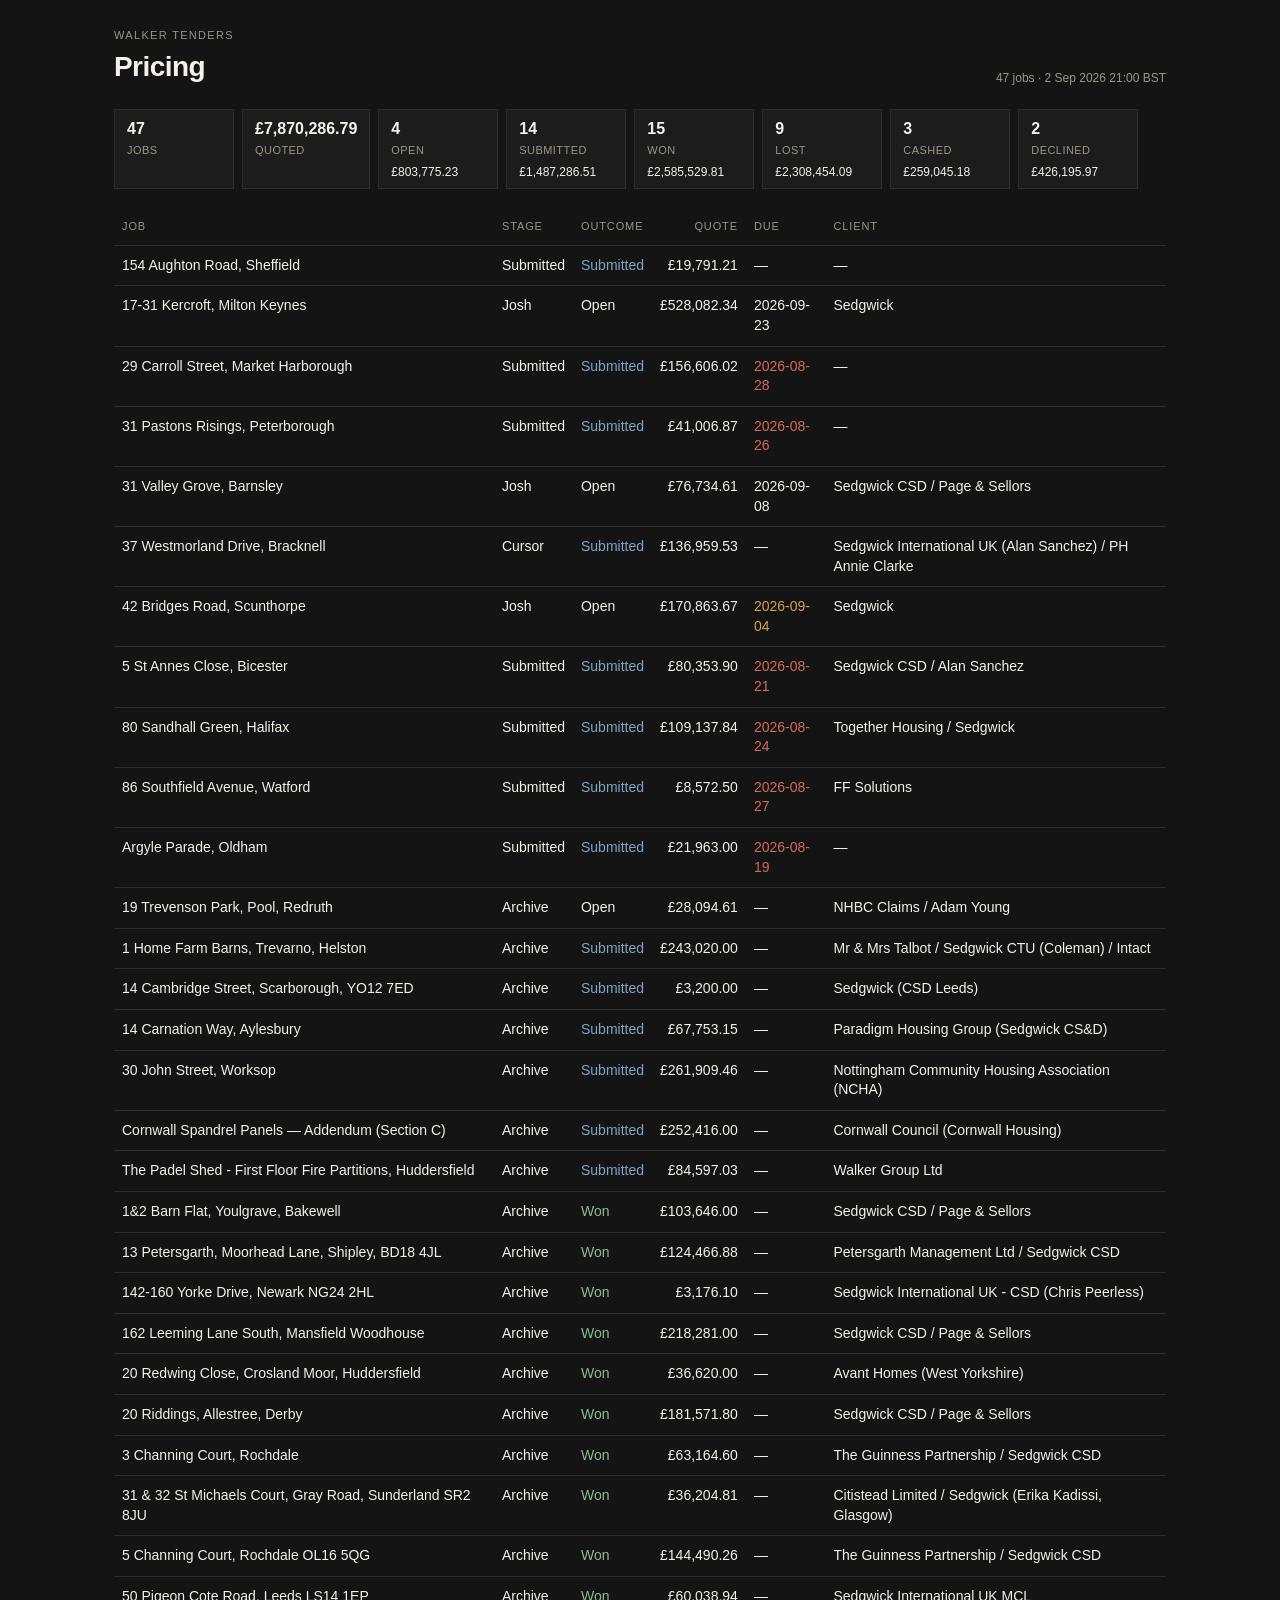
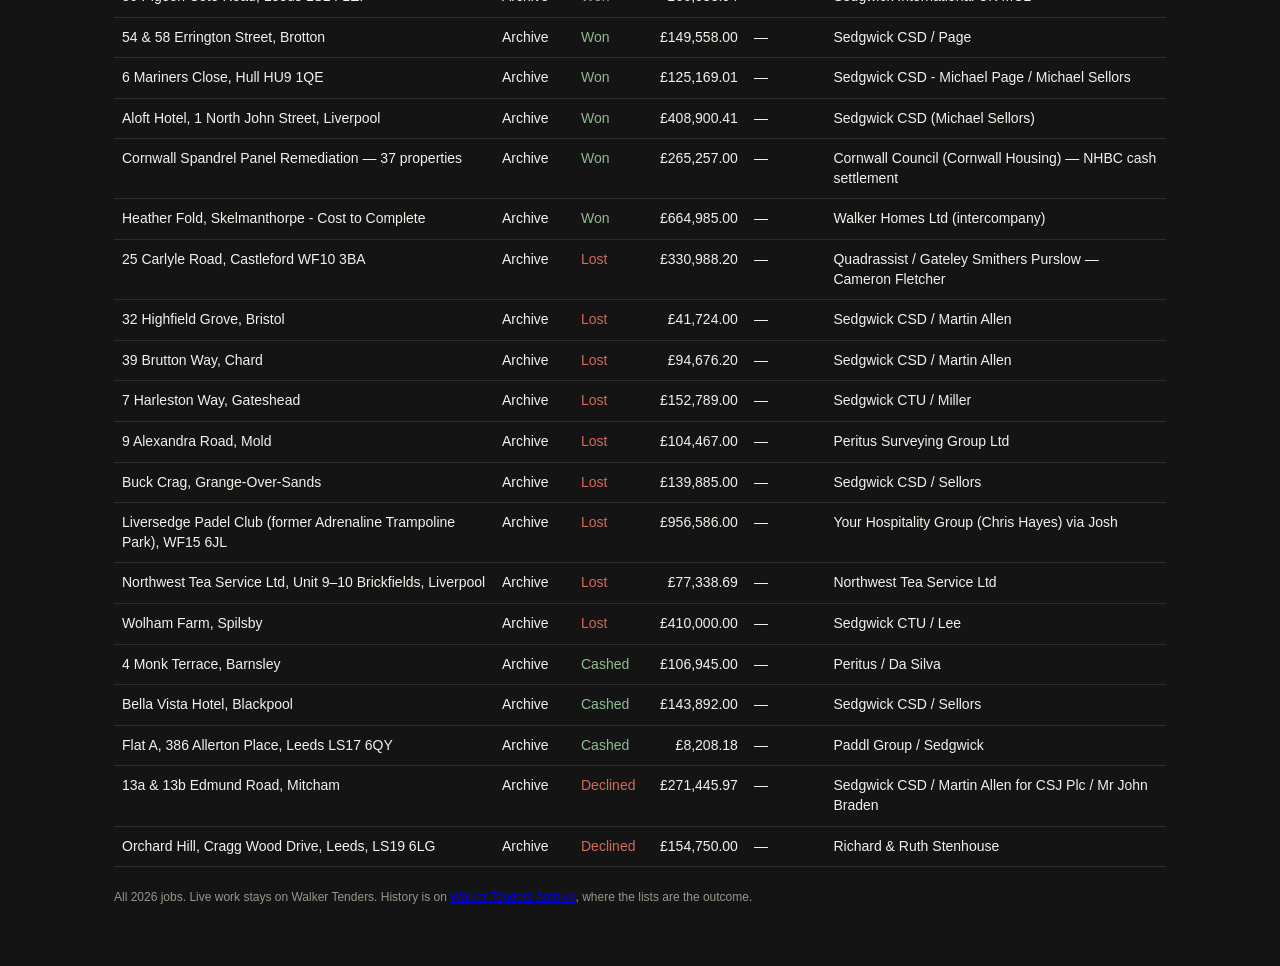
==== dashboard.html @ 03f85b88 "tracker sync update" ====
<!DOCTYPE html>
<html><head><meta charset="utf-8"><title>Walker Pricing</title>
<link rel="stylesheet" href="./dashboard.css?v=4">
</head><body><div class="wrap">
<header><div><p class="kicker">Walker Tenders</p><h1>Pricing</h1></div>
<p class="stamp">47 jobs · 2 Sep 2026 21:00 BST</p></header>
<section class="chips">
<div class="chip"><b>47</b><span>Jobs</span></div><div class="chip"><b>£7,870,286.79</b><span>Quoted</span></div><div class="chip"><b>4</b><span>Open</span><em>£803,775.23</em></div><div class="chip"><b>14</b><span>Submitted</span><em>£1,487,286.51</em></div><div class="chip"><b>15</b><span>Won</span><em>£2,585,529.81</em></div><div class="chip"><b>9</b><span>Lost</span><em>£2,308,454.09</em></div><div class="chip"><b>3</b><span>Cashed</span><em>£259,045.18</em></div><div class="chip"><b>2</b><span>Declined</span><em>£426,195.97</em></div>
</section>
<table><thead><tr><th>Job</th><th>Stage</th><th>Outcome</th><th class="num">Quote</th><th>Due</th><th>Client</th></tr></thead>
<tbody>
<tr><td><a href="https://trello.com/c/3ufrl5sM/4-154-aughton-road-sheffield" target="_blank" rel="noreferrer">154 Aughton Road, Sheffield</a></td><td>Submitted</td><td class="out-Submitted">Submitted</td><td class="num">£19,791.21</td><td class="">—</td><td>—</td></tr><tr><td><a href="https://trello.com/c/llThznUl/51-17-31-kercroft-milton-keynes" target="_blank" rel="noreferrer">17-31 Kercroft, Milton Keynes</a></td><td>Josh</td><td class="out-Open">Open</td><td class="num">£528,082.34</td><td class="">2026-09-23</td><td>Sedgwick</td></tr><tr><td><a href="https://trello.com/c/xWZ6ursN/6-29-carroll-street-market-harborough" target="_blank" rel="noreferrer">29 Carroll Street, Market Harborough</a></td><td>Submitted</td><td class="out-Submitted">Submitted</td><td class="num">£156,606.02</td><td class="due-over">2026-08-28</td><td>—</td></tr><tr><td><a href="https://trello.com/c/Mzgj6ggt/2-31-pastons-risings-peterborough" target="_blank" rel="noreferrer">31 Pastons Risings, Peterborough</a></td><td>Submitted</td><td class="out-Submitted">Submitted</td><td class="num">£41,006.87</td><td class="due-over">2026-08-26</td><td>—</td></tr><tr><td><a href="https://trello.com/c/rOwXVcYZ/7-31-valley-grove-barnsley" target="_blank" rel="noreferrer">31 Valley Grove, Barnsley</a></td><td>Josh</td><td class="out-Open">Open</td><td class="num">£76,734.61</td><td class="">2026-09-08</td><td>Sedgwick CSD / Page & Sellors</td></tr><tr><td><a href="https://trello.com/c/ZadFQH8z/48-37-westmorland-drive-bracknell" target="_blank" rel="noreferrer">37 Westmorland Drive, Bracknell</a></td><td>Cursor</td><td class="out-Submitted">Submitted</td><td class="num">£136,959.53</td><td class="">—</td><td>Sedgwick International UK (Alan Sanchez) / PH Annie Clarke</td></tr><tr><td><a href="https://trello.com/c/fkWSbAab/50-42-bridges-road-scunthorpe" target="_blank" rel="noreferrer">42 Bridges Road, Scunthorpe</a></td><td>Josh</td><td class="out-Open">Open</td><td class="num">£170,863.67</td><td class="due-soon">2026-09-04</td><td>Sedgwick</td></tr><tr><td><a href="https://trello.com/c/e5wQ8ejt/3-5-st-annes-close-bicester" target="_blank" rel="noreferrer">5 St Annes Close, Bicester</a></td><td>Submitted</td><td class="out-Submitted">Submitted</td><td class="num">£80,353.90</td><td class="due-over">2026-08-21</td><td>Sedgwick CSD / Alan Sanchez</td></tr><tr><td><a href="https://trello.com/c/WItIySVe/47-80-sandhall-green-halifax" target="_blank" rel="noreferrer">80 Sandhall Green, Halifax</a></td><td>Submitted</td><td class="out-Submitted">Submitted</td><td class="num">£109,137.84</td><td class="due-over">2026-08-24</td><td>Together Housing / Sedgwick</td></tr><tr><td><a href="https://trello.com/c/RlfihSGy/49-86-southfield-avenue-watford" target="_blank" rel="noreferrer">86 Southfield Avenue, Watford</a></td><td>Submitted</td><td class="out-Submitted">Submitted</td><td class="num">£8,572.50</td><td class="due-over">2026-08-27</td><td>FF Solutions</td></tr><tr><td><a href="https://trello.com/c/aFPp6f9S/5-argyle-parade-oldham" target="_blank" rel="noreferrer">Argyle Parade, Oldham</a></td><td>Submitted</td><td class="out-Submitted">Submitted</td><td class="num">£21,963.00</td><td class="due-over">2026-08-19</td><td>—</td></tr><tr><td><a href="https://trello.com/c/bYIxk4LG/14-19-trevenson-park-pool-redruth" target="_blank" rel="noreferrer">19 Trevenson Park, Pool, Redruth</a></td><td>Archive</td><td class="out-Open">Open</td><td class="num">£28,094.61</td><td class="">—</td><td>NHBC Claims / Adam Young</td></tr><tr><td><a href="https://trello.com/c/anhwfIKf/24-1-home-farm-barns-trevarno-helston" target="_blank" rel="noreferrer">1 Home Farm Barns, Trevarno, Helston</a></td><td>Archive</td><td class="out-Submitted">Submitted</td><td class="num">£243,020.00</td><td class="">—</td><td>Mr & Mrs Talbot / Sedgwick CTU (Coleman) / Intact</td></tr><tr><td><a href="https://trello.com/c/i2Pv232R/35-14-cambridge-street-scarborough-yo12-7ed" target="_blank" rel="noreferrer">14 Cambridge Street, Scarborough, YO12 7ED</a></td><td>Archive</td><td class="out-Submitted">Submitted</td><td class="num">£3,200.00</td><td class="">—</td><td>Sedgwick (CSD Leeds)</td></tr><tr><td><a href="https://trello.com/c/JtfQjhIz/34-14-carnation-way-aylesbury" target="_blank" rel="noreferrer">14 Carnation Way, Aylesbury</a></td><td>Archive</td><td class="out-Submitted">Submitted</td><td class="num">£67,753.15</td><td class="">—</td><td>Paradigm Housing Group (Sedgwick CS&D)</td></tr><tr><td><a href="https://trello.com/c/IB7iQY9c/28-30-john-street-worksop" target="_blank" rel="noreferrer">30 John Street, Worksop</a></td><td>Archive</td><td class="out-Submitted">Submitted</td><td class="num">£261,909.46</td><td class="">—</td><td>Nottingham Community Housing Association (NCHA)</td></tr><tr><td><a href="https://trello.com/c/2DuR4Il8/26-cornwall-spandrel-panels-addendum-section-c" target="_blank" rel="noreferrer">Cornwall Spandrel Panels — Addendum (Section C)</a></td><td>Archive</td><td class="out-Submitted">Submitted</td><td class="num">£252,416.00</td><td class="">—</td><td>Cornwall Council (Cornwall Housing)</td></tr><tr><td><a href="https://trello.com/c/xPTmonhB/32-the-padel-shed-first-floor-fire-partitions-huddersfield" target="_blank" rel="noreferrer">The Padel Shed - First Floor Fire Partitions, Huddersfield</a></td><td>Archive</td><td class="out-Submitted">Submitted</td><td class="num">£84,597.03</td><td class="">—</td><td>Walker Group Ltd</td></tr><tr><td><a href="https://trello.com/c/bKOda6Ll/16-12-barn-flat-youlgrave-bakewell" target="_blank" rel="noreferrer">1&2 Barn Flat, Youlgrave, Bakewell</a></td><td>Archive</td><td class="out-Won">Won</td><td class="num">£103,646.00</td><td class="">—</td><td>Sedgwick CSD / Page & Sellors</td></tr><tr><td><a href="https://trello.com/c/gCSpWxi1/27-13-petersgarth-moorhead-lane-shipley-bd18-4jl" target="_blank" rel="noreferrer">13 Petersgarth, Moorhead Lane, Shipley, BD18 4JL</a></td><td>Archive</td><td class="out-Won">Won</td><td class="num">£124,466.88</td><td class="">—</td><td>Petersgarth Management Ltd / Sedgwick CSD</td></tr><tr><td><a href="https://trello.com/c/6cCgyned/37-142-160-yorke-drive-newark-ng24-2hl" target="_blank" rel="noreferrer">142-160 Yorke Drive, Newark NG24 2HL</a></td><td>Archive</td><td class="out-Won">Won</td><td class="num">£3,176.10</td><td class="">—</td><td>Sedgwick International UK - CSD (Chris Peerless)</td></tr><tr><td><a href="https://trello.com/c/9I9qZb7o/13-162-leeming-lane-south-mansfield-woodhouse" target="_blank" rel="noreferrer">162 Leeming Lane South, Mansfield Woodhouse</a></td><td>Archive</td><td class="out-Won">Won</td><td class="num">£218,281.00</td><td class="">—</td><td>Sedgwick CSD / Page & Sellors</td></tr><tr><td><a href="https://trello.com/c/gqocP8t3/6-20-redwing-close-crosland-moor-huddersfield" target="_blank" rel="noreferrer">20 Redwing Close, Crosland Moor, Huddersfield</a></td><td>Archive</td><td class="out-Won">Won</td><td class="num">£36,620.00</td><td class="">—</td><td>Avant Homes (West Yorkshire)</td></tr><tr><td><a href="https://trello.com/c/YRGzIAOj/23-20-riddings-allestree-derby" target="_blank" rel="noreferrer">20 Riddings, Allestree, Derby</a></td><td>Archive</td><td class="out-Won">Won</td><td class="num">£181,571.80</td><td class="">—</td><td>Sedgwick CSD / Page & Sellors</td></tr><tr><td><a href="https://trello.com/c/MBelQI81/33-3-channing-court-rochdale" target="_blank" rel="noreferrer">3 Channing Court, Rochdale</a></td><td>Archive</td><td class="out-Won">Won</td><td class="num">£63,164.60</td><td class="">—</td><td>The Guinness Partnership / Sedgwick CSD</td></tr><tr><td><a href="https://trello.com/c/jozKvtXG/25-31-32-st-michaels-court-gray-road-sunderland-sr2-8ju" target="_blank" rel="noreferrer">31 & 32 St Michaels Court, Gray Road, Sunderland SR2 8JU</a></td><td>Archive</td><td class="out-Won">Won</td><td class="num">£36,204.81</td><td class="">—</td><td>Citistead Limited / Sedgwick (Erika Kadissi, Glasgow)</td></tr><tr><td><a href="https://trello.com/c/FumJPWSe/15-5-channing-court-rochdale-ol16-5qg" target="_blank" rel="noreferrer">5 Channing Court, Rochdale OL16 5QG</a></td><td>Archive</td><td class="out-Won">Won</td><td class="num">£144,490.26</td><td class="">—</td><td>The Guinness Partnership / Sedgwick CSD</td></tr><tr><td><a href="https://trello.com/c/3Vz1MovE/30-50-pigeon-cote-road-leeds-ls14-1ep" target="_blank" rel="noreferrer">50 Pigeon Cote Road, Leeds LS14 1EP</a></td><td>Archive</td><td class="out-Won">Won</td><td class="num">£60,038.94</td><td class="">—</td><td>Sedgwick International UK MCL</td></tr><tr><td><a href="https://trello.com/c/EMlyivy0/9-54-58-errington-street-brotton" target="_blank" rel="noreferrer">54 & 58 Errington Street, Brotton</a></td><td>Archive</td><td class="out-Won">Won</td><td class="num">£149,558.00</td><td class="">—</td><td>Sedgwick CSD / Page</td></tr><tr><td><a href="https://trello.com/c/kLe8FHAw/8-6-mariners-close-hull-hu9-1qe" target="_blank" rel="noreferrer">6 Mariners Close, Hull HU9 1QE</a></td><td>Archive</td><td class="out-Won">Won</td><td class="num">£125,169.01</td><td class="">—</td><td>Sedgwick CSD - Michael Page / Michael Sellors</td></tr><tr><td><a href="https://trello.com/c/2s62MV5p/10-aloft-hotel-1-north-john-street-liverpool" target="_blank" rel="noreferrer">Aloft Hotel, 1 North John Street, Liverpool</a></td><td>Archive</td><td class="out-Won">Won</td><td class="num">£408,900.41</td><td class="">—</td><td>Sedgwick CSD (Michael Sellors)</td></tr><tr><td><a href="https://trello.com/c/s1jipo0H/17-cornwall-spandrel-panel-remediation-37-properties" target="_blank" rel="noreferrer">Cornwall Spandrel Panel Remediation — 37 properties</a></td><td>Archive</td><td class="out-Won">Won</td><td class="num">£265,257.00</td><td class="">—</td><td>Cornwall Council (Cornwall Housing) — NHBC cash settlement</td></tr><tr><td><a href="https://trello.com/c/ltWS5zLq/31-heather-fold-skelmanthorpe-cost-to-complete" target="_blank" rel="noreferrer">Heather Fold, Skelmanthorpe - Cost to Complete</a></td><td>Archive</td><td class="out-Won">Won</td><td class="num">£664,985.00</td><td class="">—</td><td>Walker Homes Ltd (intercompany)</td></tr><tr><td><a href="https://trello.com/c/GXdSZIfy/21-25-carlyle-road-castleford-wf10-3ba" target="_blank" rel="noreferrer">25 Carlyle Road, Castleford WF10 3BA</a></td><td>Archive</td><td class="out-Lost">Lost</td><td class="num">£330,988.20</td><td class="">—</td><td>Quadrassist / Gateley Smithers Purslow — Cameron Fletcher</td></tr><tr><td><a href="https://trello.com/c/Y1OqbGJI/20-32-highfield-grove-bristol" target="_blank" rel="noreferrer">32 Highfield Grove, Bristol</a></td><td>Archive</td><td class="out-Lost">Lost</td><td class="num">£41,724.00</td><td class="">—</td><td>Sedgwick CSD / Martin Allen</td></tr><tr><td><a href="https://trello.com/c/NOX21SIo/18-39-brutton-way-chard" target="_blank" rel="noreferrer">39 Brutton Way, Chard</a></td><td>Archive</td><td class="out-Lost">Lost</td><td class="num">£94,676.20</td><td class="">—</td><td>Sedgwick CSD / Martin Allen</td></tr><tr><td><a href="https://trello.com/c/2WrLKvX1/4-7-harleston-way-gateshead" target="_blank" rel="noreferrer">7 Harleston Way, Gateshead</a></td><td>Archive</td><td class="out-Lost">Lost</td><td class="num">£152,789.00</td><td class="">—</td><td>Sedgwick CTU / Miller</td></tr><tr><td><a href="https://trello.com/c/4ul37lkn/5-9-alexandra-road-mold" target="_blank" rel="noreferrer">9 Alexandra Road, Mold</a></td><td>Archive</td><td class="out-Lost">Lost</td><td class="num">£104,467.00</td><td class="">—</td><td>Peritus Surveying Group Ltd</td></tr><tr><td><a href="https://trello.com/c/FmyrWGWJ/3-buck-crag-grange-over-sands" target="_blank" rel="noreferrer">Buck Crag, Grange-Over-Sands</a></td><td>Archive</td><td class="out-Lost">Lost</td><td class="num">£139,885.00</td><td class="">—</td><td>Sedgwick CSD / Sellors</td></tr><tr><td><a href="https://trello.com/c/tG1RPkj6/22-liversedge-padel-club-former-adrenaline-trampoline-park-wf15-6jl" target="_blank" rel="noreferrer">Liversedge Padel Club (former Adrenaline Trampoline Park), WF15 6JL</a></td><td>Archive</td><td class="out-Lost">Lost</td><td class="num">£956,586.00</td><td class="">—</td><td>Your Hospitality Group (Chris Hayes) via Josh</td></tr><tr><td><a href="https://trello.com/c/XIxcJaAh/29-northwest-tea-service-ltd-unit-9-10-brickfields-liverpool" target="_blank" rel="noreferrer">Northwest Tea Service Ltd, Unit 9–10 Brickfields, Liverpool</a></td><td>Archive</td><td class="out-Lost">Lost</td><td class="num">£77,338.69</td><td class="">—</td><td>Northwest Tea Service Ltd</td></tr><tr><td><a href="https://trello.com/c/Hg3vfbA3/2-wolham-farm-spilsby" target="_blank" rel="noreferrer">Wolham Farm, Spilsby</a></td><td>Archive</td><td class="out-Lost">Lost</td><td class="num">£410,000.00</td><td class="">—</td><td>Sedgwick CTU / Lee</td></tr><tr><td><a href="https://trello.com/c/nQVsU2JN/1-4-monk-terrace-barnsley" target="_blank" rel="noreferrer">4 Monk Terrace, Barnsley</a></td><td>Archive</td><td class="out-Cashed">Cashed</td><td class="num">£106,945.00</td><td class="">—</td><td>Peritus / Da Silva</td></tr><tr><td><a href="https://trello.com/c/b5xw8yFC/12-bella-vista-hotel-blackpool" target="_blank" rel="noreferrer">Bella Vista Hotel, Blackpool</a></td><td>Archive</td><td class="out-Cashed">Cashed</td><td class="num">£143,892.00</td><td class="">—</td><td>Sedgwick CSD / Sellors</td></tr><tr><td><a href="https://trello.com/c/29wDE8Kq/7-flat-a-386-allerton-place-leeds-ls17-6qy" target="_blank" rel="noreferrer">Flat A, 386 Allerton Place, Leeds LS17 6QY</a></td><td>Archive</td><td class="out-Cashed">Cashed</td><td class="num">£8,208.18</td><td class="">—</td><td>Paddl Group / Sedgwick</td></tr><tr><td><a href="https://trello.com/c/qSsSw9gB/19-13a-13b-edmund-road-mitcham" target="_blank" rel="noreferrer">13a & 13b Edmund Road, Mitcham</a></td><td>Archive</td><td class="out-Declined">Declined</td><td class="num">£271,445.97</td><td class="">—</td><td>Sedgwick CSD / Martin Allen for CSJ Plc / Mr John Braden</td></tr><tr><td><a href="https://trello.com/c/aYnHvlMi/11-orchard-hill-cragg-wood-drive-leeds-ls19-6lg" target="_blank" rel="noreferrer">Orchard Hill, Cragg Wood Drive, Leeds, LS19 6LG</a></td><td>Archive</td><td class="out-Declined">Declined</td><td class="num">£154,750.00</td><td class="">—</td><td>Richard & Ruth Stenhouse</td></tr>
</tbody></table>
<p class="note">All 2026 jobs. Live work stays on Walker Tenders. History is on <a href="https://trello.com/b/XOrtwycE/walker-tenders-archive">Walker Tenders Archive</a>, where the lists are the outcome.</p>
</div></body></html>
---- dashboard.css ----
:root {
  --bg: #141414;
  --panel: #1c1c1c;
  --ink: #f3f1ea;
  --muted: #9a9588;
  --line: #2c2c2c;
  --good: #8fbc8f;
  --bad: #d26a5a;
  --warn: #d4a24a;
  --sky: #7ea6c5;
}
* { box-sizing: border-box; }
html, body { margin: 0; background: var(--bg); color: var(--ink); }
body { font: 14px/1.4 "IBM Plex Sans", "Helvetica Neue", Helvetica, Arial, sans-serif; }
.wrap { max-width: 1100px; margin: 0 auto; padding: 28px 24px 48px; }
header { display: flex; justify-content: space-between; align-items: flex-end; gap: 16px; margin-bottom: 22px; }
.kicker { margin: 0 0 4px; color: var(--muted); letter-spacing: 0.12em; text-transform: uppercase; font-size: 11px; }
h1 { margin: 0; font-size: 28px; font-weight: 560; letter-spacing: -0.02em; }
.stamp { margin: 0; color: var(--muted); font-size: 12px; }
.chips { display: flex; flex-wrap: wrap; gap: 8px; margin-bottom: 20px; }
.chip { background: var(--panel); border: 1px solid var(--line); padding: 8px 12px; min-width: 120px; }
.chip b { display: block; font-size: 16px; font-weight: 600; }
.chip span { color: var(--muted); font-size: 11px; letter-spacing: 0.04em; text-transform: uppercase; }
.chip em { display: block; margin-top: 4px; font-style: normal; font-size: 12px; font-variant-numeric: tabular-nums; color: var(--ink); }
table { width: 100%; border-collapse: collapse; }
th, td { text-align: left; padding: 10px 8px; border-bottom: 1px solid var(--line); vertical-align: top; }
th { color: var(--muted); font-size: 11px; font-weight: 500; letter-spacing: 0.08em; text-transform: uppercase; }
td a { color: var(--ink); text-decoration: none; }
td a:hover { text-decoration: underline; }
.num { text-align: right; font-variant-numeric: tabular-nums; }
.empty { color: var(--muted); padding: 28px 8px; }
.due-over { color: var(--bad); }
.due-soon { color: var(--warn); }
.out-Won, .out-Cashed { color: var(--good); }
.out-Lost, .out-Declined { color: var(--bad); }
.out-Submitted { color: var(--sky); }
.note { margin-top: 22px; color: var(--muted); font-size: 12px; }
.error { color: var(--bad); }
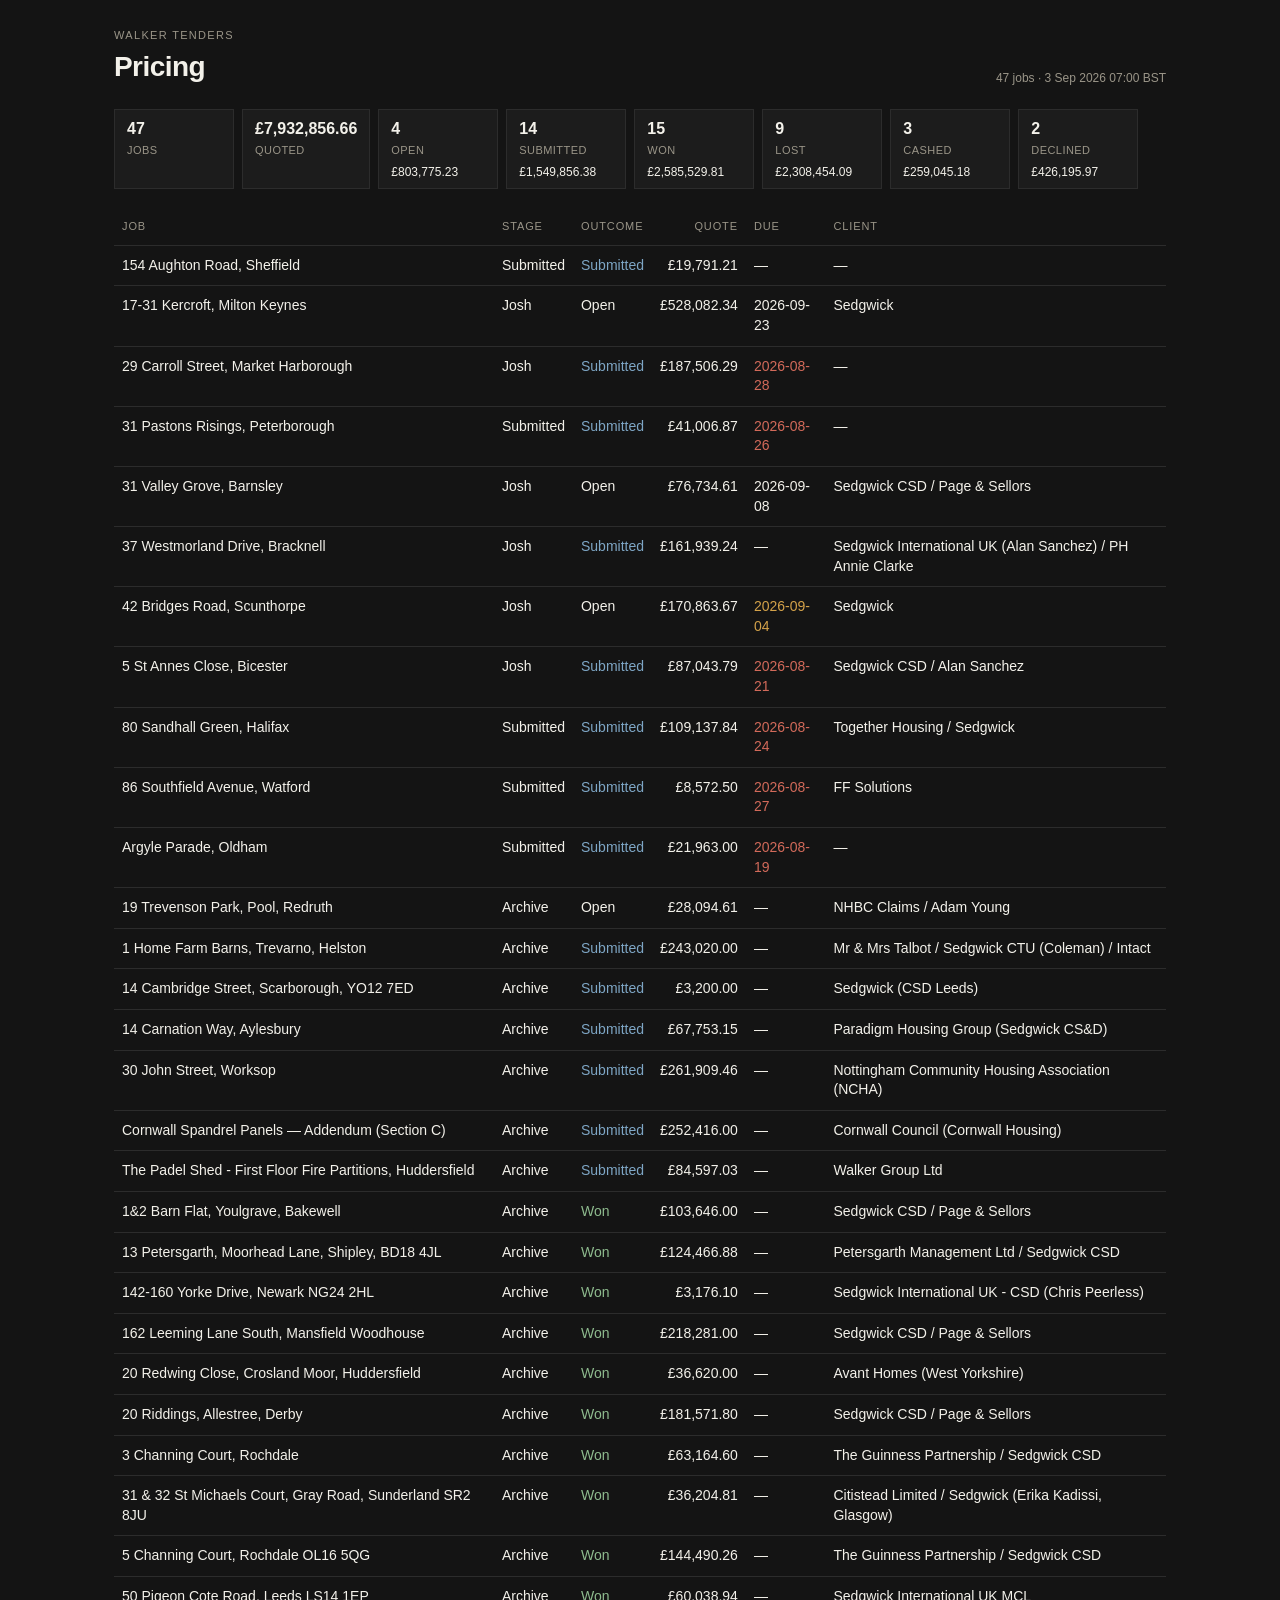
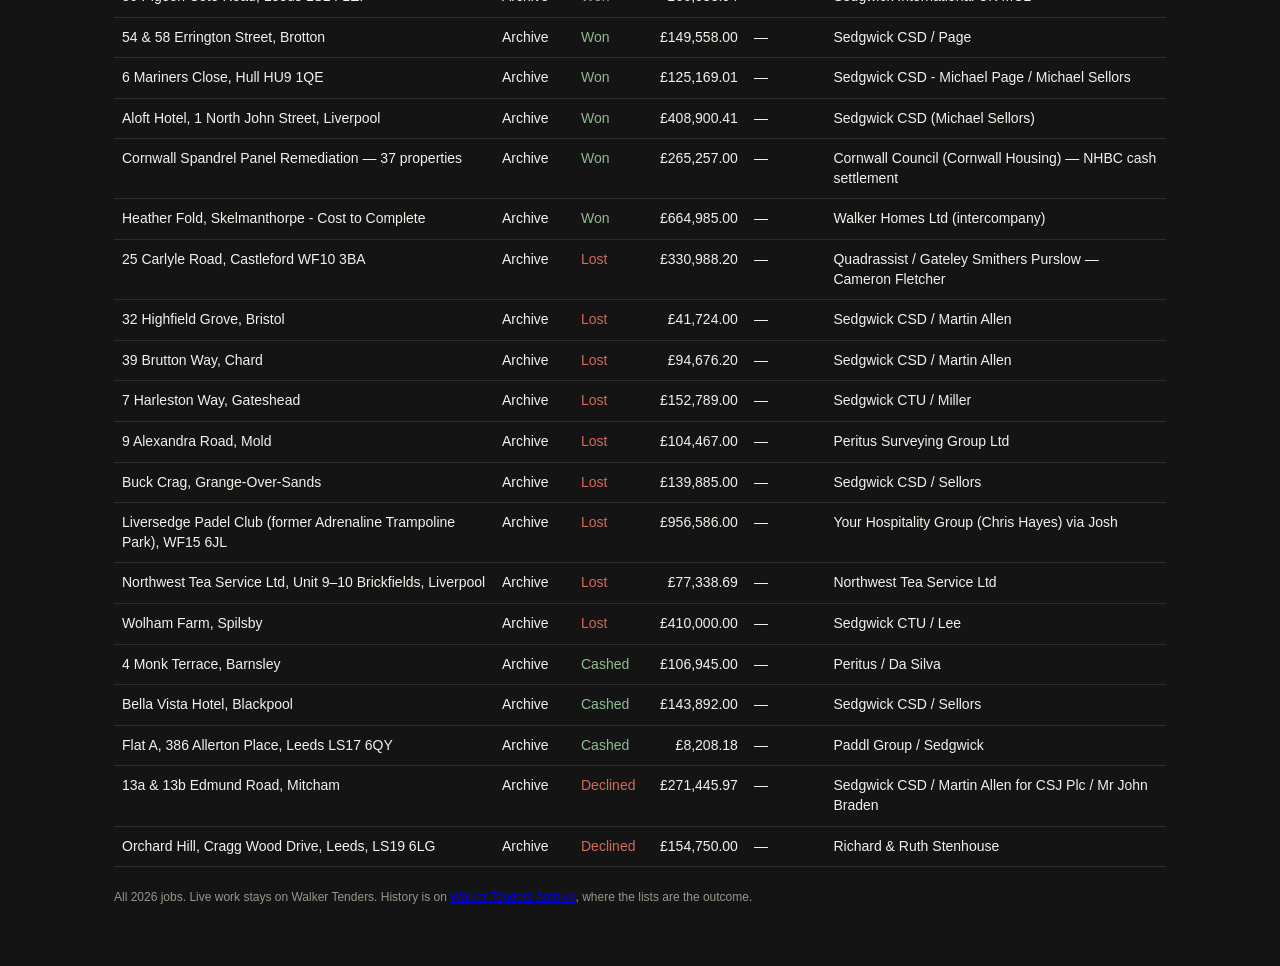
==== commit 4de7c864: "tracker sync update" ====
--- a/dashboard.html
+++ b/dashboard.html
@@ -3,13 +3,13 @@
 <link rel="stylesheet" href="./dashboard.css?v=4">
 </head><body><div class="wrap">
 <header><div><p class="kicker">Walker Tenders</p><h1>Pricing</h1></div>
-<p class="stamp">47 jobs · 2 Sep 2026 21:00 BST</p></header>
+<p class="stamp">47 jobs · 3 Sep 2026 07:00 BST</p></header>
 <section class="chips">
-<div class="chip"><b>47</b><span>Jobs</span></div><div class="chip"><b>£7,870,286.79</b><span>Quoted</span></div><div class="chip"><b>4</b><span>Open</span><em>£803,775.23</em></div><div class="chip"><b>14</b><span>Submitted</span><em>£1,487,286.51</em></div><div class="chip"><b>15</b><span>Won</span><em>£2,585,529.81</em></div><div class="chip"><b>9</b><span>Lost</span><em>£2,308,454.09</em></div><div class="chip"><b>3</b><span>Cashed</span><em>£259,045.18</em></div><div class="chip"><b>2</b><span>Declined</span><em>£426,195.97</em></div>
+<div class="chip"><b>47</b><span>Jobs</span></div><div class="chip"><b>£7,932,856.66</b><span>Quoted</span></div><div class="chip"><b>4</b><span>Open</span><em>£803,775.23</em></div><div class="chip"><b>14</b><span>Submitted</span><em>£1,549,856.38</em></div><div class="chip"><b>15</b><span>Won</span><em>£2,585,529.81</em></div><div class="chip"><b>9</b><span>Lost</span><em>£2,308,454.09</em></div><div class="chip"><b>3</b><span>Cashed</span><em>£259,045.18</em></div><div class="chip"><b>2</b><span>Declined</span><em>£426,195.97</em></div>
 </section>
 <table><thead><tr><th>Job</th><th>Stage</th><th>Outcome</th><th class="num">Quote</th><th>Due</th><th>Client</th></tr></thead>
 <tbody>
-<tr><td><a href="https://trello.com/c/3ufrl5sM/4-154-aughton-road-sheffield" target="_blank" rel="noreferrer">154 Aughton Road, Sheffield</a></td><td>Submitted</td><td class="out-Submitted">Submitted</td><td class="num">£19,791.21</td><td class="">—</td><td>—</td></tr><tr><td><a href="https://trello.com/c/llThznUl/51-17-31-kercroft-milton-keynes" target="_blank" rel="noreferrer">17-31 Kercroft, Milton Keynes</a></td><td>Josh</td><td class="out-Open">Open</td><td class="num">£528,082.34</td><td class="">2026-09-23</td><td>Sedgwick</td></tr><tr><td><a href="https://trello.com/c/xWZ6ursN/6-29-carroll-street-market-harborough" target="_blank" rel="noreferrer">29 Carroll Street, Market Harborough</a></td><td>Submitted</td><td class="out-Submitted">Submitted</td><td class="num">£156,606.02</td><td class="due-over">2026-08-28</td><td>—</td></tr><tr><td><a href="https://trello.com/c/Mzgj6ggt/2-31-pastons-risings-peterborough" target="_blank" rel="noreferrer">31 Pastons Risings, Peterborough</a></td><td>Submitted</td><td class="out-Submitted">Submitted</td><td class="num">£41,006.87</td><td class="due-over">2026-08-26</td><td>—</td></tr><tr><td><a href="https://trello.com/c/rOwXVcYZ/7-31-valley-grove-barnsley" target="_blank" rel="noreferrer">31 Valley Grove, Barnsley</a></td><td>Josh</td><td class="out-Open">Open</td><td class="num">£76,734.61</td><td class="">2026-09-08</td><td>Sedgwick CSD / Page & Sellors</td></tr><tr><td><a href="https://trello.com/c/ZadFQH8z/48-37-westmorland-drive-bracknell" target="_blank" rel="noreferrer">37 Westmorland Drive, Bracknell</a></td><td>Cursor</td><td class="out-Submitted">Submitted</td><td class="num">£136,959.53</td><td class="">—</td><td>Sedgwick International UK (Alan Sanchez) / PH Annie Clarke</td></tr><tr><td><a href="https://trello.com/c/fkWSbAab/50-42-bridges-road-scunthorpe" target="_blank" rel="noreferrer">42 Bridges Road, Scunthorpe</a></td><td>Josh</td><td class="out-Open">Open</td><td class="num">£170,863.67</td><td class="due-soon">2026-09-04</td><td>Sedgwick</td></tr><tr><td><a href="https://trello.com/c/e5wQ8ejt/3-5-st-annes-close-bicester" target="_blank" rel="noreferrer">5 St Annes Close, Bicester</a></td><td>Submitted</td><td class="out-Submitted">Submitted</td><td class="num">£80,353.90</td><td class="due-over">2026-08-21</td><td>Sedgwick CSD / Alan Sanchez</td></tr><tr><td><a href="https://trello.com/c/WItIySVe/47-80-sandhall-green-halifax" target="_blank" rel="noreferrer">80 Sandhall Green, Halifax</a></td><td>Submitted</td><td class="out-Submitted">Submitted</td><td class="num">£109,137.84</td><td class="due-over">2026-08-24</td><td>Together Housing / Sedgwick</td></tr><tr><td><a href="https://trello.com/c/RlfihSGy/49-86-southfield-avenue-watford" target="_blank" rel="noreferrer">86 Southfield Avenue, Watford</a></td><td>Submitted</td><td class="out-Submitted">Submitted</td><td class="num">£8,572.50</td><td class="due-over">2026-08-27</td><td>FF Solutions</td></tr><tr><td><a href="https://trello.com/c/aFPp6f9S/5-argyle-parade-oldham" target="_blank" rel="noreferrer">Argyle Parade, Oldham</a></td><td>Submitted</td><td class="out-Submitted">Submitted</td><td class="num">£21,963.00</td><td class="due-over">2026-08-19</td><td>—</td></tr><tr><td><a href="https://trello.com/c/bYIxk4LG/14-19-trevenson-park-pool-redruth" target="_blank" rel="noreferrer">19 Trevenson Park, Pool, Redruth</a></td><td>Archive</td><td class="out-Open">Open</td><td class="num">£28,094.61</td><td class="">—</td><td>NHBC Claims / Adam Young</td></tr><tr><td><a href="https://trello.com/c/anhwfIKf/24-1-home-farm-barns-trevarno-helston" target="_blank" rel="noreferrer">1 Home Farm Barns, Trevarno, Helston</a></td><td>Archive</td><td class="out-Submitted">Submitted</td><td class="num">£243,020.00</td><td class="">—</td><td>Mr & Mrs Talbot / Sedgwick CTU (Coleman) / Intact</td></tr><tr><td><a href="https://trello.com/c/i2Pv232R/35-14-cambridge-street-scarborough-yo12-7ed" target="_blank" rel="noreferrer">14 Cambridge Street, Scarborough, YO12 7ED</a></td><td>Archive</td><td class="out-Submitted">Submitted</td><td class="num">£3,200.00</td><td class="">—</td><td>Sedgwick (CSD Leeds)</td></tr><tr><td><a href="https://trello.com/c/JtfQjhIz/34-14-carnation-way-aylesbury" target="_blank" rel="noreferrer">14 Carnation Way, Aylesbury</a></td><td>Archive</td><td class="out-Submitted">Submitted</td><td class="num">£67,753.15</td><td class="">—</td><td>Paradigm Housing Group (Sedgwick CS&D)</td></tr><tr><td><a href="https://trello.com/c/IB7iQY9c/28-30-john-street-worksop" target="_blank" rel="noreferrer">30 John Street, Worksop</a></td><td>Archive</td><td class="out-Submitted">Submitted</td><td class="num">£261,909.46</td><td class="">—</td><td>Nottingham Community Housing Association (NCHA)</td></tr><tr><td><a href="https://trello.com/c/2DuR4Il8/26-cornwall-spandrel-panels-addendum-section-c" target="_blank" rel="noreferrer">Cornwall Spandrel Panels — Addendum (Section C)</a></td><td>Archive</td><td class="out-Submitted">Submitted</td><td class="num">£252,416.00</td><td class="">—</td><td>Cornwall Council (Cornwall Housing)</td></tr><tr><td><a href="https://trello.com/c/xPTmonhB/32-the-padel-shed-first-floor-fire-partitions-huddersfield" target="_blank" rel="noreferrer">The Padel Shed - First Floor Fire Partitions, Huddersfield</a></td><td>Archive</td><td class="out-Submitted">Submitted</td><td class="num">£84,597.03</td><td class="">—</td><td>Walker Group Ltd</td></tr><tr><td><a href="https://trello.com/c/bKOda6Ll/16-12-barn-flat-youlgrave-bakewell" target="_blank" rel="noreferrer">1&2 Barn Flat, Youlgrave, Bakewell</a></td><td>Archive</td><td class="out-Won">Won</td><td class="num">£103,646.00</td><td class="">—</td><td>Sedgwick CSD / Page & Sellors</td></tr><tr><td><a href="https://trello.com/c/gCSpWxi1/27-13-petersgarth-moorhead-lane-shipley-bd18-4jl" target="_blank" rel="noreferrer">13 Petersgarth, Moorhead Lane, Shipley, BD18 4JL</a></td><td>Archive</td><td class="out-Won">Won</td><td class="num">£124,466.88</td><td class="">—</td><td>Petersgarth Management Ltd / Sedgwick CSD</td></tr><tr><td><a href="https://trello.com/c/6cCgyned/37-142-160-yorke-drive-newark-ng24-2hl" target="_blank" rel="noreferrer">142-160 Yorke Drive, Newark NG24 2HL</a></td><td>Archive</td><td class="out-Won">Won</td><td class="num">£3,176.10</td><td class="">—</td><td>Sedgwick International UK - CSD (Chris Peerless)</td></tr><tr><td><a href="https://trello.com/c/9I9qZb7o/13-162-leeming-lane-south-mansfield-woodhouse" target="_blank" rel="noreferrer">162 Leeming Lane South, Mansfield Woodhouse</a></td><td>Archive</td><td class="out-Won">Won</td><td class="num">£218,281.00</td><td class="">—</td><td>Sedgwick CSD / Page & Sellors</td></tr><tr><td><a href="https://trello.com/c/gqocP8t3/6-20-redwing-close-crosland-moor-huddersfield" target="_blank" rel="noreferrer">20 Redwing Close, Crosland Moor, Huddersfield</a></td><td>Archive</td><td class="out-Won">Won</td><td class="num">£36,620.00</td><td class="">—</td><td>Avant Homes (West Yorkshire)</td></tr><tr><td><a href="https://trello.com/c/YRGzIAOj/23-20-riddings-allestree-derby" target="_blank" rel="noreferrer">20 Riddings, Allestree, Derby</a></td><td>Archive</td><td class="out-Won">Won</td><td class="num">£181,571.80</td><td class="">—</td><td>Sedgwick CSD / Page & Sellors</td></tr><tr><td><a href="https://trello.com/c/MBelQI81/33-3-channing-court-rochdale" target="_blank" rel="noreferrer">3 Channing Court, Rochdale</a></td><td>Archive</td><td class="out-Won">Won</td><td class="num">£63,164.60</td><td class="">—</td><td>The Guinness Partnership / Sedgwick CSD</td></tr><tr><td><a href="https://trello.com/c/jozKvtXG/25-31-32-st-michaels-court-gray-road-sunderland-sr2-8ju" target="_blank" rel="noreferrer">31 & 32 St Michaels Court, Gray Road, Sunderland SR2 8JU</a></td><td>Archive</td><td class="out-Won">Won</td><td class="num">£36,204.81</td><td class="">—</td><td>Citistead Limited / Sedgwick (Erika Kadissi, Glasgow)</td></tr><tr><td><a href="https://trello.com/c/FumJPWSe/15-5-channing-court-rochdale-ol16-5qg" target="_blank" rel="noreferrer">5 Channing Court, Rochdale OL16 5QG</a></td><td>Archive</td><td class="out-Won">Won</td><td class="num">£144,490.26</td><td class="">—</td><td>The Guinness Partnership / Sedgwick CSD</td></tr><tr><td><a href="https://trello.com/c/3Vz1MovE/30-50-pigeon-cote-road-leeds-ls14-1ep" target="_blank" rel="noreferrer">50 Pigeon Cote Road, Leeds LS14 1EP</a></td><td>Archive</td><td class="out-Won">Won</td><td class="num">£60,038.94</td><td class="">—</td><td>Sedgwick International UK MCL</td></tr><tr><td><a href="https://trello.com/c/EMlyivy0/9-54-58-errington-street-brotton" target="_blank" rel="noreferrer">54 & 58 Errington Street, Brotton</a></td><td>Archive</td><td class="out-Won">Won</td><td class="num">£149,558.00</td><td class="">—</td><td>Sedgwick CSD / Page</td></tr><tr><td><a href="https://trello.com/c/kLe8FHAw/8-6-mariners-close-hull-hu9-1qe" target="_blank" rel="noreferrer">6 Mariners Close, Hull HU9 1QE</a></td><td>Archive</td><td class="out-Won">Won</td><td class="num">£125,169.01</td><td class="">—</td><td>Sedgwick CSD - Michael Page / Michael Sellors</td></tr><tr><td><a href="https://trello.com/c/2s62MV5p/10-aloft-hotel-1-north-john-street-liverpool" target="_blank" rel="noreferrer">Aloft Hotel, 1 North John Street, Liverpool</a></td><td>Archive</td><td class="out-Won">Won</td><td class="num">£408,900.41</td><td class="">—</td><td>Sedgwick CSD (Michael Sellors)</td></tr><tr><td><a href="https://trello.com/c/s1jipo0H/17-cornwall-spandrel-panel-remediation-37-properties" target="_blank" rel="noreferrer">Cornwall Spandrel Panel Remediation — 37 properties</a></td><td>Archive</td><td class="out-Won">Won</td><td class="num">£265,257.00</td><td class="">—</td><td>Cornwall Council (Cornwall Housing) — NHBC cash settlement</td></tr><tr><td><a href="https://trello.com/c/ltWS5zLq/31-heather-fold-skelmanthorpe-cost-to-complete" target="_blank" rel="noreferrer">Heather Fold, Skelmanthorpe - Cost to Complete</a></td><td>Archive</td><td class="out-Won">Won</td><td class="num">£664,985.00</td><td class="">—</td><td>Walker Homes Ltd (intercompany)</td></tr><tr><td><a href="https://trello.com/c/GXdSZIfy/21-25-carlyle-road-castleford-wf10-3ba" target="_blank" rel="noreferrer">25 Carlyle Road, Castleford WF10 3BA</a></td><td>Archive</td><td class="out-Lost">Lost</td><td class="num">£330,988.20</td><td class="">—</td><td>Quadrassist / Gateley Smithers Purslow — Cameron Fletcher</td></tr><tr><td><a href="https://trello.com/c/Y1OqbGJI/20-32-highfield-grove-bristol" target="_blank" rel="noreferrer">32 Highfield Grove, Bristol</a></td><td>Archive</td><td class="out-Lost">Lost</td><td class="num">£41,724.00</td><td class="">—</td><td>Sedgwick CSD / Martin Allen</td></tr><tr><td><a href="https://trello.com/c/NOX21SIo/18-39-brutton-way-chard" target="_blank" rel="noreferrer">39 Brutton Way, Chard</a></td><td>Archive</td><td class="out-Lost">Lost</td><td class="num">£94,676.20</td><td class="">—</td><td>Sedgwick CSD / Martin Allen</td></tr><tr><td><a href="https://trello.com/c/2WrLKvX1/4-7-harleston-way-gateshead" target="_blank" rel="noreferrer">7 Harleston Way, Gateshead</a></td><td>Archive</td><td class="out-Lost">Lost</td><td class="num">£152,789.00</td><td class="">—</td><td>Sedgwick CTU / Miller</td></tr><tr><td><a href="https://trello.com/c/4ul37lkn/5-9-alexandra-road-mold" target="_blank" rel="noreferrer">9 Alexandra Road, Mold</a></td><td>Archive</td><td class="out-Lost">Lost</td><td class="num">£104,467.00</td><td class="">—</td><td>Peritus Surveying Group Ltd</td></tr><tr><td><a href="https://trello.com/c/FmyrWGWJ/3-buck-crag-grange-over-sands" target="_blank" rel="noreferrer">Buck Crag, Grange-Over-Sands</a></td><td>Archive</td><td class="out-Lost">Lost</td><td class="num">£139,885.00</td><td class="">—</td><td>Sedgwick CSD / Sellors</td></tr><tr><td><a href="https://trello.com/c/tG1RPkj6/22-liversedge-padel-club-former-adrenaline-trampoline-park-wf15-6jl" target="_blank" rel="noreferrer">Liversedge Padel Club (former Adrenaline Trampoline Park), WF15 6JL</a></td><td>Archive</td><td class="out-Lost">Lost</td><td class="num">£956,586.00</td><td class="">—</td><td>Your Hospitality Group (Chris Hayes) via Josh</td></tr><tr><td><a href="https://trello.com/c/XIxcJaAh/29-northwest-tea-service-ltd-unit-9-10-brickfields-liverpool" target="_blank" rel="noreferrer">Northwest Tea Service Ltd, Unit 9–10 Brickfields, Liverpool</a></td><td>Archive</td><td class="out-Lost">Lost</td><td class="num">£77,338.69</td><td class="">—</td><td>Northwest Tea Service Ltd</td></tr><tr><td><a href="https://trello.com/c/Hg3vfbA3/2-wolham-farm-spilsby" target="_blank" rel="noreferrer">Wolham Farm, Spilsby</a></td><td>Archive</td><td class="out-Lost">Lost</td><td class="num">£410,000.00</td><td class="">—</td><td>Sedgwick CTU / Lee</td></tr><tr><td><a href="https://trello.com/c/nQVsU2JN/1-4-monk-terrace-barnsley" target="_blank" rel="noreferrer">4 Monk Terrace, Barnsley</a></td><td>Archive</td><td class="out-Cashed">Cashed</td><td class="num">£106,945.00</td><td class="">—</td><td>Peritus / Da Silva</td></tr><tr><td><a href="https://trello.com/c/b5xw8yFC/12-bella-vista-hotel-blackpool" target="_blank" rel="noreferrer">Bella Vista Hotel, Blackpool</a></td><td>Archive</td><td class="out-Cashed">Cashed</td><td class="num">£143,892.00</td><td class="">—</td><td>Sedgwick CSD / Sellors</td></tr><tr><td><a href="https://trello.com/c/29wDE8Kq/7-flat-a-386-allerton-place-leeds-ls17-6qy" target="_blank" rel="noreferrer">Flat A, 386 Allerton Place, Leeds LS17 6QY</a></td><td>Archive</td><td class="out-Cashed">Cashed</td><td class="num">£8,208.18</td><td class="">—</td><td>Paddl Group / Sedgwick</td></tr><tr><td><a href="https://trello.com/c/qSsSw9gB/19-13a-13b-edmund-road-mitcham" target="_blank" rel="noreferrer">13a & 13b Edmund Road, Mitcham</a></td><td>Archive</td><td class="out-Declined">Declined</td><td class="num">£271,445.97</td><td class="">—</td><td>Sedgwick CSD / Martin Allen for CSJ Plc / Mr John Braden</td></tr><tr><td><a href="https://trello.com/c/aYnHvlMi/11-orchard-hill-cragg-wood-drive-leeds-ls19-6lg" target="_blank" rel="noreferrer">Orchard Hill, Cragg Wood Drive, Leeds, LS19 6LG</a></td><td>Archive</td><td class="out-Declined">Declined</td><td class="num">£154,750.00</td><td class="">—</td><td>Richard & Ruth Stenhouse</td></tr>
+<tr><td><a href="https://trello.com/c/3ufrl5sM/4-154-aughton-road-sheffield" target="_blank" rel="noreferrer">154 Aughton Road, Sheffield</a></td><td>Submitted</td><td class="out-Submitted">Submitted</td><td class="num">£19,791.21</td><td class="">—</td><td>—</td></tr><tr><td><a href="https://trello.com/c/llThznUl/51-17-31-kercroft-milton-keynes" target="_blank" rel="noreferrer">17-31 Kercroft, Milton Keynes</a></td><td>Josh</td><td class="out-Open">Open</td><td class="num">£528,082.34</td><td class="">2026-09-23</td><td>Sedgwick</td></tr><tr><td><a href="https://trello.com/c/xWZ6ursN/6-29-carroll-street-market-harborough" target="_blank" rel="noreferrer">29 Carroll Street, Market Harborough</a></td><td>Josh</td><td class="out-Submitted">Submitted</td><td class="num">£187,506.29</td><td class="due-over">2026-08-28</td><td>—</td></tr><tr><td><a href="https://trello.com/c/Mzgj6ggt/2-31-pastons-risings-peterborough" target="_blank" rel="noreferrer">31 Pastons Risings, Peterborough</a></td><td>Submitted</td><td class="out-Submitted">Submitted</td><td class="num">£41,006.87</td><td class="due-over">2026-08-26</td><td>—</td></tr><tr><td><a href="https://trello.com/c/rOwXVcYZ/7-31-valley-grove-barnsley" target="_blank" rel="noreferrer">31 Valley Grove, Barnsley</a></td><td>Josh</td><td class="out-Open">Open</td><td class="num">£76,734.61</td><td class="">2026-09-08</td><td>Sedgwick CSD / Page & Sellors</td></tr><tr><td><a href="https://trello.com/c/ZadFQH8z/48-37-westmorland-drive-bracknell" target="_blank" rel="noreferrer">37 Westmorland Drive, Bracknell</a></td><td>Josh</td><td class="out-Submitted">Submitted</td><td class="num">£161,939.24</td><td class="">—</td><td>Sedgwick International UK (Alan Sanchez) / PH Annie Clarke</td></tr><tr><td><a href="https://trello.com/c/fkWSbAab/50-42-bridges-road-scunthorpe" target="_blank" rel="noreferrer">42 Bridges Road, Scunthorpe</a></td><td>Josh</td><td class="out-Open">Open</td><td class="num">£170,863.67</td><td class="due-soon">2026-09-04</td><td>Sedgwick</td></tr><tr><td><a href="https://trello.com/c/e5wQ8ejt/3-5-st-annes-close-bicester" target="_blank" rel="noreferrer">5 St Annes Close, Bicester</a></td><td>Josh</td><td class="out-Submitted">Submitted</td><td class="num">£87,043.79</td><td class="due-over">2026-08-21</td><td>Sedgwick CSD / Alan Sanchez</td></tr><tr><td><a href="https://trello.com/c/WItIySVe/47-80-sandhall-green-halifax" target="_blank" rel="noreferrer">80 Sandhall Green, Halifax</a></td><td>Submitted</td><td class="out-Submitted">Submitted</td><td class="num">£109,137.84</td><td class="due-over">2026-08-24</td><td>Together Housing / Sedgwick</td></tr><tr><td><a href="https://trello.com/c/RlfihSGy/49-86-southfield-avenue-watford" target="_blank" rel="noreferrer">86 Southfield Avenue, Watford</a></td><td>Submitted</td><td class="out-Submitted">Submitted</td><td class="num">£8,572.50</td><td class="due-over">2026-08-27</td><td>FF Solutions</td></tr><tr><td><a href="https://trello.com/c/aFPp6f9S/5-argyle-parade-oldham" target="_blank" rel="noreferrer">Argyle Parade, Oldham</a></td><td>Submitted</td><td class="out-Submitted">Submitted</td><td class="num">£21,963.00</td><td class="due-over">2026-08-19</td><td>—</td></tr><tr><td><a href="https://trello.com/c/bYIxk4LG/14-19-trevenson-park-pool-redruth" target="_blank" rel="noreferrer">19 Trevenson Park, Pool, Redruth</a></td><td>Archive</td><td class="out-Open">Open</td><td class="num">£28,094.61</td><td class="">—</td><td>NHBC Claims / Adam Young</td></tr><tr><td><a href="https://trello.com/c/anhwfIKf/24-1-home-farm-barns-trevarno-helston" target="_blank" rel="noreferrer">1 Home Farm Barns, Trevarno, Helston</a></td><td>Archive</td><td class="out-Submitted">Submitted</td><td class="num">£243,020.00</td><td class="">—</td><td>Mr & Mrs Talbot / Sedgwick CTU (Coleman) / Intact</td></tr><tr><td><a href="https://trello.com/c/i2Pv232R/35-14-cambridge-street-scarborough-yo12-7ed" target="_blank" rel="noreferrer">14 Cambridge Street, Scarborough, YO12 7ED</a></td><td>Archive</td><td class="out-Submitted">Submitted</td><td class="num">£3,200.00</td><td class="">—</td><td>Sedgwick (CSD Leeds)</td></tr><tr><td><a href="https://trello.com/c/JtfQjhIz/34-14-carnation-way-aylesbury" target="_blank" rel="noreferrer">14 Carnation Way, Aylesbury</a></td><td>Archive</td><td class="out-Submitted">Submitted</td><td class="num">£67,753.15</td><td class="">—</td><td>Paradigm Housing Group (Sedgwick CS&D)</td></tr><tr><td><a href="https://trello.com/c/IB7iQY9c/28-30-john-street-worksop" target="_blank" rel="noreferrer">30 John Street, Worksop</a></td><td>Archive</td><td class="out-Submitted">Submitted</td><td class="num">£261,909.46</td><td class="">—</td><td>Nottingham Community Housing Association (NCHA)</td></tr><tr><td><a href="https://trello.com/c/2DuR4Il8/26-cornwall-spandrel-panels-addendum-section-c" target="_blank" rel="noreferrer">Cornwall Spandrel Panels — Addendum (Section C)</a></td><td>Archive</td><td class="out-Submitted">Submitted</td><td class="num">£252,416.00</td><td class="">—</td><td>Cornwall Council (Cornwall Housing)</td></tr><tr><td><a href="https://trello.com/c/xPTmonhB/32-the-padel-shed-first-floor-fire-partitions-huddersfield" target="_blank" rel="noreferrer">The Padel Shed - First Floor Fire Partitions, Huddersfield</a></td><td>Archive</td><td class="out-Submitted">Submitted</td><td class="num">£84,597.03</td><td class="">—</td><td>Walker Group Ltd</td></tr><tr><td><a href="https://trello.com/c/bKOda6Ll/16-12-barn-flat-youlgrave-bakewell" target="_blank" rel="noreferrer">1&2 Barn Flat, Youlgrave, Bakewell</a></td><td>Archive</td><td class="out-Won">Won</td><td class="num">£103,646.00</td><td class="">—</td><td>Sedgwick CSD / Page & Sellors</td></tr><tr><td><a href="https://trello.com/c/gCSpWxi1/27-13-petersgarth-moorhead-lane-shipley-bd18-4jl" target="_blank" rel="noreferrer">13 Petersgarth, Moorhead Lane, Shipley, BD18 4JL</a></td><td>Archive</td><td class="out-Won">Won</td><td class="num">£124,466.88</td><td class="">—</td><td>Petersgarth Management Ltd / Sedgwick CSD</td></tr><tr><td><a href="https://trello.com/c/6cCgyned/37-142-160-yorke-drive-newark-ng24-2hl" target="_blank" rel="noreferrer">142-160 Yorke Drive, Newark NG24 2HL</a></td><td>Archive</td><td class="out-Won">Won</td><td class="num">£3,176.10</td><td class="">—</td><td>Sedgwick International UK - CSD (Chris Peerless)</td></tr><tr><td><a href="https://trello.com/c/9I9qZb7o/13-162-leeming-lane-south-mansfield-woodhouse" target="_blank" rel="noreferrer">162 Leeming Lane South, Mansfield Woodhouse</a></td><td>Archive</td><td class="out-Won">Won</td><td class="num">£218,281.00</td><td class="">—</td><td>Sedgwick CSD / Page & Sellors</td></tr><tr><td><a href="https://trello.com/c/gqocP8t3/6-20-redwing-close-crosland-moor-huddersfield" target="_blank" rel="noreferrer">20 Redwing Close, Crosland Moor, Huddersfield</a></td><td>Archive</td><td class="out-Won">Won</td><td class="num">£36,620.00</td><td class="">—</td><td>Avant Homes (West Yorkshire)</td></tr><tr><td><a href="https://trello.com/c/YRGzIAOj/23-20-riddings-allestree-derby" target="_blank" rel="noreferrer">20 Riddings, Allestree, Derby</a></td><td>Archive</td><td class="out-Won">Won</td><td class="num">£181,571.80</td><td class="">—</td><td>Sedgwick CSD / Page & Sellors</td></tr><tr><td><a href="https://trello.com/c/MBelQI81/33-3-channing-court-rochdale" target="_blank" rel="noreferrer">3 Channing Court, Rochdale</a></td><td>Archive</td><td class="out-Won">Won</td><td class="num">£63,164.60</td><td class="">—</td><td>The Guinness Partnership / Sedgwick CSD</td></tr><tr><td><a href="https://trello.com/c/jozKvtXG/25-31-32-st-michaels-court-gray-road-sunderland-sr2-8ju" target="_blank" rel="noreferrer">31 & 32 St Michaels Court, Gray Road, Sunderland SR2 8JU</a></td><td>Archive</td><td class="out-Won">Won</td><td class="num">£36,204.81</td><td class="">—</td><td>Citistead Limited / Sedgwick (Erika Kadissi, Glasgow)</td></tr><tr><td><a href="https://trello.com/c/FumJPWSe/15-5-channing-court-rochdale-ol16-5qg" target="_blank" rel="noreferrer">5 Channing Court, Rochdale OL16 5QG</a></td><td>Archive</td><td class="out-Won">Won</td><td class="num">£144,490.26</td><td class="">—</td><td>The Guinness Partnership / Sedgwick CSD</td></tr><tr><td><a href="https://trello.com/c/3Vz1MovE/30-50-pigeon-cote-road-leeds-ls14-1ep" target="_blank" rel="noreferrer">50 Pigeon Cote Road, Leeds LS14 1EP</a></td><td>Archive</td><td class="out-Won">Won</td><td class="num">£60,038.94</td><td class="">—</td><td>Sedgwick International UK MCL</td></tr><tr><td><a href="https://trello.com/c/EMlyivy0/9-54-58-errington-street-brotton" target="_blank" rel="noreferrer">54 & 58 Errington Street, Brotton</a></td><td>Archive</td><td class="out-Won">Won</td><td class="num">£149,558.00</td><td class="">—</td><td>Sedgwick CSD / Page</td></tr><tr><td><a href="https://trello.com/c/kLe8FHAw/8-6-mariners-close-hull-hu9-1qe" target="_blank" rel="noreferrer">6 Mariners Close, Hull HU9 1QE</a></td><td>Archive</td><td class="out-Won">Won</td><td class="num">£125,169.01</td><td class="">—</td><td>Sedgwick CSD - Michael Page / Michael Sellors</td></tr><tr><td><a href="https://trello.com/c/2s62MV5p/10-aloft-hotel-1-north-john-street-liverpool" target="_blank" rel="noreferrer">Aloft Hotel, 1 North John Street, Liverpool</a></td><td>Archive</td><td class="out-Won">Won</td><td class="num">£408,900.41</td><td class="">—</td><td>Sedgwick CSD (Michael Sellors)</td></tr><tr><td><a href="https://trello.com/c/s1jipo0H/17-cornwall-spandrel-panel-remediation-37-properties" target="_blank" rel="noreferrer">Cornwall Spandrel Panel Remediation — 37 properties</a></td><td>Archive</td><td class="out-Won">Won</td><td class="num">£265,257.00</td><td class="">—</td><td>Cornwall Council (Cornwall Housing) — NHBC cash settlement</td></tr><tr><td><a href="https://trello.com/c/ltWS5zLq/31-heather-fold-skelmanthorpe-cost-to-complete" target="_blank" rel="noreferrer">Heather Fold, Skelmanthorpe - Cost to Complete</a></td><td>Archive</td><td class="out-Won">Won</td><td class="num">£664,985.00</td><td class="">—</td><td>Walker Homes Ltd (intercompany)</td></tr><tr><td><a href="https://trello.com/c/GXdSZIfy/21-25-carlyle-road-castleford-wf10-3ba" target="_blank" rel="noreferrer">25 Carlyle Road, Castleford WF10 3BA</a></td><td>Archive</td><td class="out-Lost">Lost</td><td class="num">£330,988.20</td><td class="">—</td><td>Quadrassist / Gateley Smithers Purslow — Cameron Fletcher</td></tr><tr><td><a href="https://trello.com/c/Y1OqbGJI/20-32-highfield-grove-bristol" target="_blank" rel="noreferrer">32 Highfield Grove, Bristol</a></td><td>Archive</td><td class="out-Lost">Lost</td><td class="num">£41,724.00</td><td class="">—</td><td>Sedgwick CSD / Martin Allen</td></tr><tr><td><a href="https://trello.com/c/NOX21SIo/18-39-brutton-way-chard" target="_blank" rel="noreferrer">39 Brutton Way, Chard</a></td><td>Archive</td><td class="out-Lost">Lost</td><td class="num">£94,676.20</td><td class="">—</td><td>Sedgwick CSD / Martin Allen</td></tr><tr><td><a href="https://trello.com/c/2WrLKvX1/4-7-harleston-way-gateshead" target="_blank" rel="noreferrer">7 Harleston Way, Gateshead</a></td><td>Archive</td><td class="out-Lost">Lost</td><td class="num">£152,789.00</td><td class="">—</td><td>Sedgwick CTU / Miller</td></tr><tr><td><a href="https://trello.com/c/4ul37lkn/5-9-alexandra-road-mold" target="_blank" rel="noreferrer">9 Alexandra Road, Mold</a></td><td>Archive</td><td class="out-Lost">Lost</td><td class="num">£104,467.00</td><td class="">—</td><td>Peritus Surveying Group Ltd</td></tr><tr><td><a href="https://trello.com/c/FmyrWGWJ/3-buck-crag-grange-over-sands" target="_blank" rel="noreferrer">Buck Crag, Grange-Over-Sands</a></td><td>Archive</td><td class="out-Lost">Lost</td><td class="num">£139,885.00</td><td class="">—</td><td>Sedgwick CSD / Sellors</td></tr><tr><td><a href="https://trello.com/c/tG1RPkj6/22-liversedge-padel-club-former-adrenaline-trampoline-park-wf15-6jl" target="_blank" rel="noreferrer">Liversedge Padel Club (former Adrenaline Trampoline Park), WF15 6JL</a></td><td>Archive</td><td class="out-Lost">Lost</td><td class="num">£956,586.00</td><td class="">—</td><td>Your Hospitality Group (Chris Hayes) via Josh</td></tr><tr><td><a href="https://trello.com/c/XIxcJaAh/29-northwest-tea-service-ltd-unit-9-10-brickfields-liverpool" target="_blank" rel="noreferrer">Northwest Tea Service Ltd, Unit 9–10 Brickfields, Liverpool</a></td><td>Archive</td><td class="out-Lost">Lost</td><td class="num">£77,338.69</td><td class="">—</td><td>Northwest Tea Service Ltd</td></tr><tr><td><a href="https://trello.com/c/Hg3vfbA3/2-wolham-farm-spilsby" target="_blank" rel="noreferrer">Wolham Farm, Spilsby</a></td><td>Archive</td><td class="out-Lost">Lost</td><td class="num">£410,000.00</td><td class="">—</td><td>Sedgwick CTU / Lee</td></tr><tr><td><a href="https://trello.com/c/nQVsU2JN/1-4-monk-terrace-barnsley" target="_blank" rel="noreferrer">4 Monk Terrace, Barnsley</a></td><td>Archive</td><td class="out-Cashed">Cashed</td><td class="num">£106,945.00</td><td class="">—</td><td>Peritus / Da Silva</td></tr><tr><td><a href="https://trello.com/c/b5xw8yFC/12-bella-vista-hotel-blackpool" target="_blank" rel="noreferrer">Bella Vista Hotel, Blackpool</a></td><td>Archive</td><td class="out-Cashed">Cashed</td><td class="num">£143,892.00</td><td class="">—</td><td>Sedgwick CSD / Sellors</td></tr><tr><td><a href="https://trello.com/c/29wDE8Kq/7-flat-a-386-allerton-place-leeds-ls17-6qy" target="_blank" rel="noreferrer">Flat A, 386 Allerton Place, Leeds LS17 6QY</a></td><td>Archive</td><td class="out-Cashed">Cashed</td><td class="num">£8,208.18</td><td class="">—</td><td>Paddl Group / Sedgwick</td></tr><tr><td><a href="https://trello.com/c/qSsSw9gB/19-13a-13b-edmund-road-mitcham" target="_blank" rel="noreferrer">13a & 13b Edmund Road, Mitcham</a></td><td>Archive</td><td class="out-Declined">Declined</td><td class="num">£271,445.97</td><td class="">—</td><td>Sedgwick CSD / Martin Allen for CSJ Plc / Mr John Braden</td></tr><tr><td><a href="https://trello.com/c/aYnHvlMi/11-orchard-hill-cragg-wood-drive-leeds-ls19-6lg" target="_blank" rel="noreferrer">Orchard Hill, Cragg Wood Drive, Leeds, LS19 6LG</a></td><td>Archive</td><td class="out-Declined">Declined</td><td class="num">£154,750.00</td><td class="">—</td><td>Richard & Ruth Stenhouse</td></tr>
 </tbody></table>
 <p class="note">All 2026 jobs. Live work stays on Walker Tenders. History is on <a href="https://trello.com/b/XOrtwycE/walker-tenders-archive">Walker Tenders Archive</a>, where the lists are the outcome.</p>
 </div></body></html>
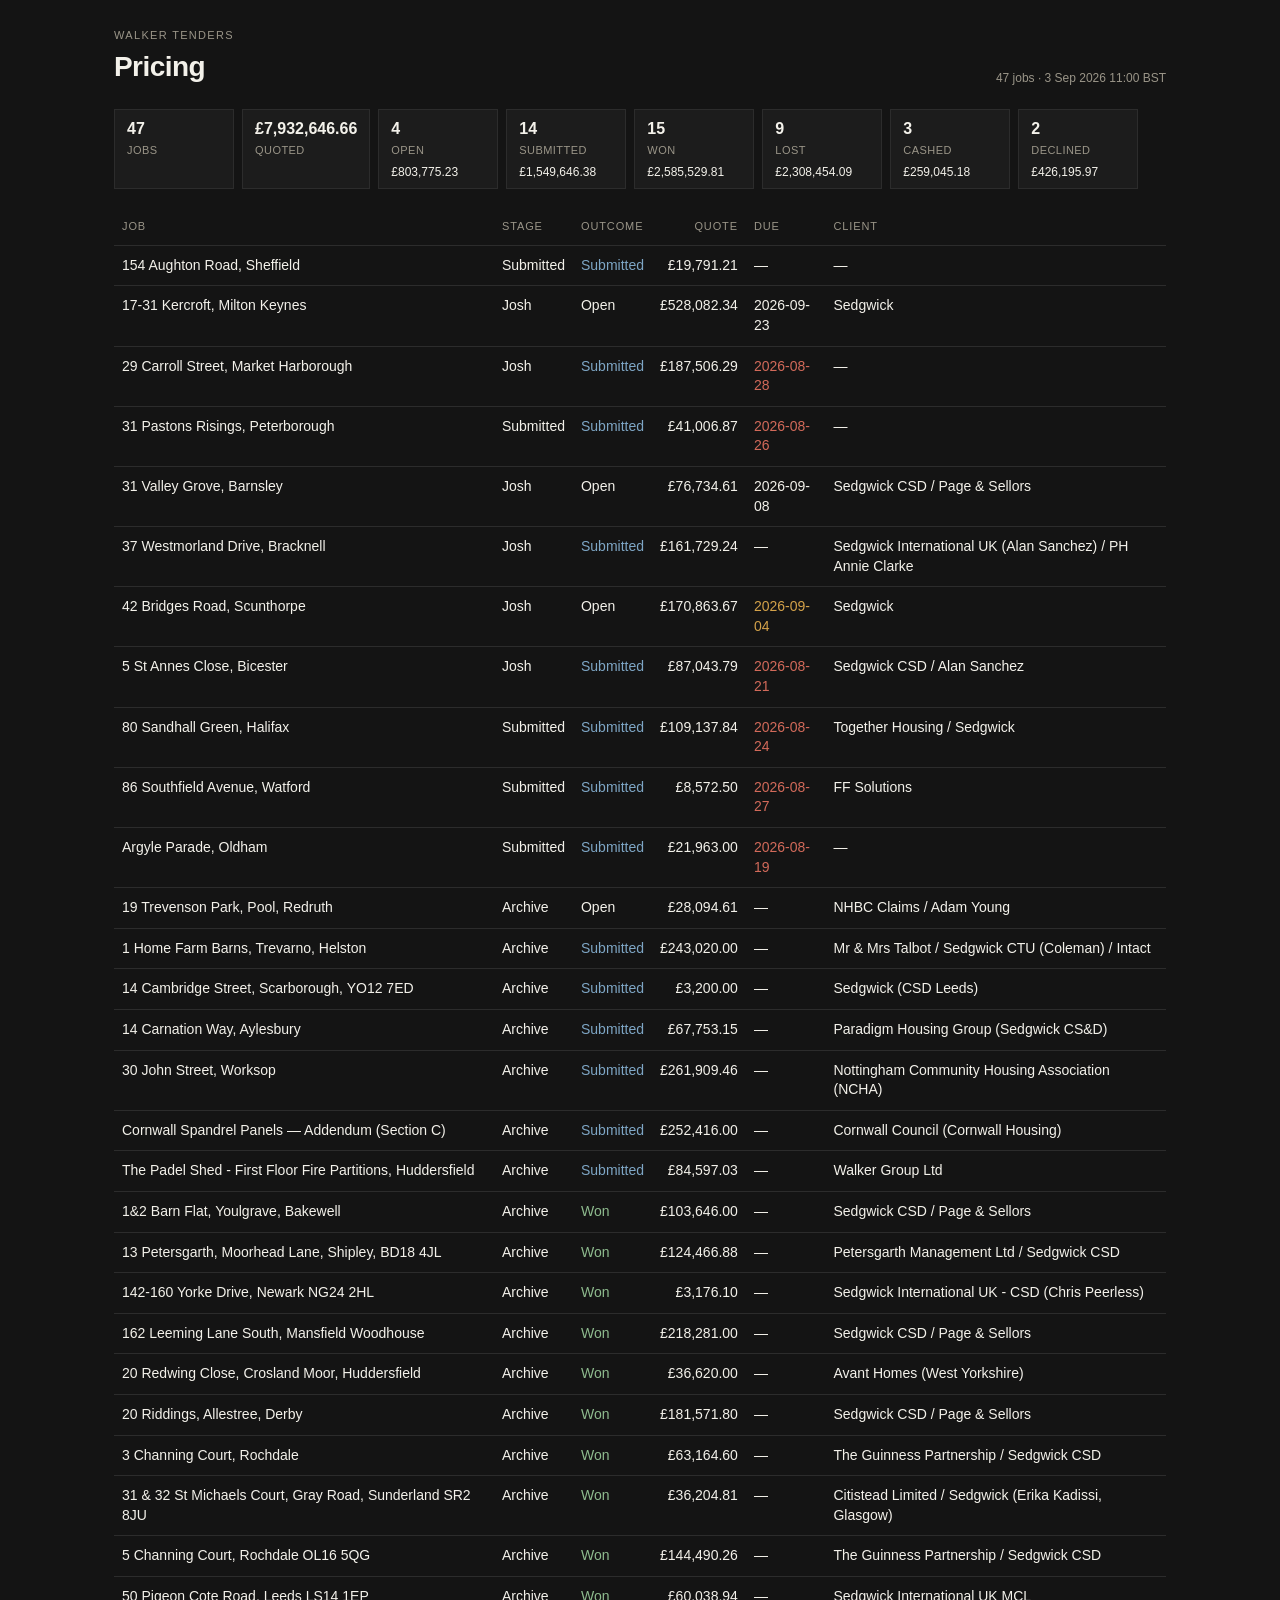
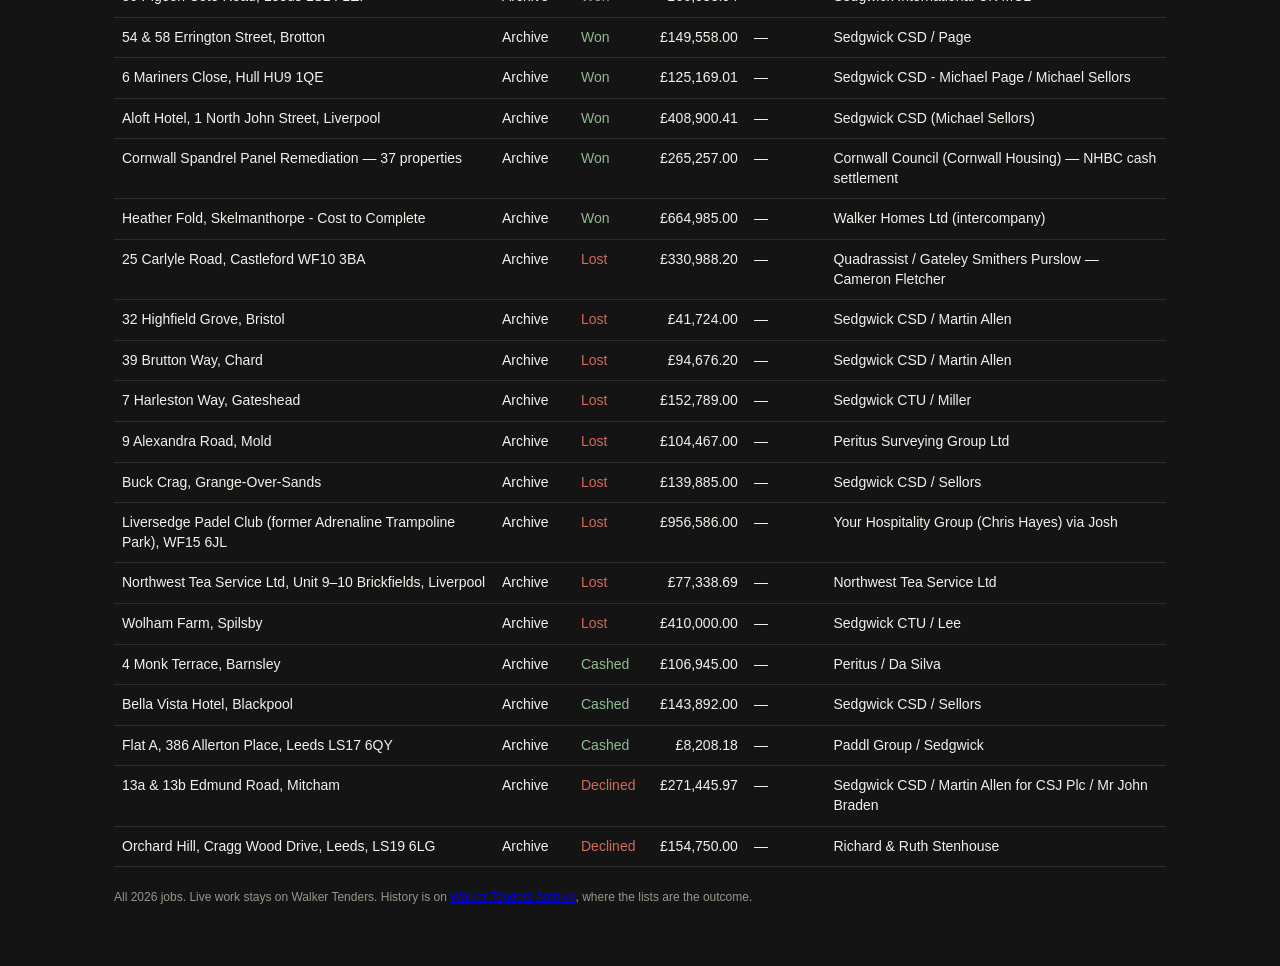
==== commit b6809628: "tracker sync update" ====
--- a/dashboard.html
+++ b/dashboard.html
@@ -3,13 +3,13 @@
 <link rel="stylesheet" href="./dashboard.css?v=4">
 </head><body><div class="wrap">
 <header><div><p class="kicker">Walker Tenders</p><h1>Pricing</h1></div>
-<p class="stamp">47 jobs · 3 Sep 2026 07:00 BST</p></header>
+<p class="stamp">47 jobs · 3 Sep 2026 11:00 BST</p></header>
 <section class="chips">
-<div class="chip"><b>47</b><span>Jobs</span></div><div class="chip"><b>£7,932,856.66</b><span>Quoted</span></div><div class="chip"><b>4</b><span>Open</span><em>£803,775.23</em></div><div class="chip"><b>14</b><span>Submitted</span><em>£1,549,856.38</em></div><div class="chip"><b>15</b><span>Won</span><em>£2,585,529.81</em></div><div class="chip"><b>9</b><span>Lost</span><em>£2,308,454.09</em></div><div class="chip"><b>3</b><span>Cashed</span><em>£259,045.18</em></div><div class="chip"><b>2</b><span>Declined</span><em>£426,195.97</em></div>
+<div class="chip"><b>47</b><span>Jobs</span></div><div class="chip"><b>£7,932,646.66</b><span>Quoted</span></div><div class="chip"><b>4</b><span>Open</span><em>£803,775.23</em></div><div class="chip"><b>14</b><span>Submitted</span><em>£1,549,646.38</em></div><div class="chip"><b>15</b><span>Won</span><em>£2,585,529.81</em></div><div class="chip"><b>9</b><span>Lost</span><em>£2,308,454.09</em></div><div class="chip"><b>3</b><span>Cashed</span><em>£259,045.18</em></div><div class="chip"><b>2</b><span>Declined</span><em>£426,195.97</em></div>
 </section>
 <table><thead><tr><th>Job</th><th>Stage</th><th>Outcome</th><th class="num">Quote</th><th>Due</th><th>Client</th></tr></thead>
 <tbody>
-<tr><td><a href="https://trello.com/c/3ufrl5sM/4-154-aughton-road-sheffield" target="_blank" rel="noreferrer">154 Aughton Road, Sheffield</a></td><td>Submitted</td><td class="out-Submitted">Submitted</td><td class="num">£19,791.21</td><td class="">—</td><td>—</td></tr><tr><td><a href="https://trello.com/c/llThznUl/51-17-31-kercroft-milton-keynes" target="_blank" rel="noreferrer">17-31 Kercroft, Milton Keynes</a></td><td>Josh</td><td class="out-Open">Open</td><td class="num">£528,082.34</td><td class="">2026-09-23</td><td>Sedgwick</td></tr><tr><td><a href="https://trello.com/c/xWZ6ursN/6-29-carroll-street-market-harborough" target="_blank" rel="noreferrer">29 Carroll Street, Market Harborough</a></td><td>Josh</td><td class="out-Submitted">Submitted</td><td class="num">£187,506.29</td><td class="due-over">2026-08-28</td><td>—</td></tr><tr><td><a href="https://trello.com/c/Mzgj6ggt/2-31-pastons-risings-peterborough" target="_blank" rel="noreferrer">31 Pastons Risings, Peterborough</a></td><td>Submitted</td><td class="out-Submitted">Submitted</td><td class="num">£41,006.87</td><td class="due-over">2026-08-26</td><td>—</td></tr><tr><td><a href="https://trello.com/c/rOwXVcYZ/7-31-valley-grove-barnsley" target="_blank" rel="noreferrer">31 Valley Grove, Barnsley</a></td><td>Josh</td><td class="out-Open">Open</td><td class="num">£76,734.61</td><td class="">2026-09-08</td><td>Sedgwick CSD / Page & Sellors</td></tr><tr><td><a href="https://trello.com/c/ZadFQH8z/48-37-westmorland-drive-bracknell" target="_blank" rel="noreferrer">37 Westmorland Drive, Bracknell</a></td><td>Josh</td><td class="out-Submitted">Submitted</td><td class="num">£161,939.24</td><td class="">—</td><td>Sedgwick International UK (Alan Sanchez) / PH Annie Clarke</td></tr><tr><td><a href="https://trello.com/c/fkWSbAab/50-42-bridges-road-scunthorpe" target="_blank" rel="noreferrer">42 Bridges Road, Scunthorpe</a></td><td>Josh</td><td class="out-Open">Open</td><td class="num">£170,863.67</td><td class="due-soon">2026-09-04</td><td>Sedgwick</td></tr><tr><td><a href="https://trello.com/c/e5wQ8ejt/3-5-st-annes-close-bicester" target="_blank" rel="noreferrer">5 St Annes Close, Bicester</a></td><td>Josh</td><td class="out-Submitted">Submitted</td><td class="num">£87,043.79</td><td class="due-over">2026-08-21</td><td>Sedgwick CSD / Alan Sanchez</td></tr><tr><td><a href="https://trello.com/c/WItIySVe/47-80-sandhall-green-halifax" target="_blank" rel="noreferrer">80 Sandhall Green, Halifax</a></td><td>Submitted</td><td class="out-Submitted">Submitted</td><td class="num">£109,137.84</td><td class="due-over">2026-08-24</td><td>Together Housing / Sedgwick</td></tr><tr><td><a href="https://trello.com/c/RlfihSGy/49-86-southfield-avenue-watford" target="_blank" rel="noreferrer">86 Southfield Avenue, Watford</a></td><td>Submitted</td><td class="out-Submitted">Submitted</td><td class="num">£8,572.50</td><td class="due-over">2026-08-27</td><td>FF Solutions</td></tr><tr><td><a href="https://trello.com/c/aFPp6f9S/5-argyle-parade-oldham" target="_blank" rel="noreferrer">Argyle Parade, Oldham</a></td><td>Submitted</td><td class="out-Submitted">Submitted</td><td class="num">£21,963.00</td><td class="due-over">2026-08-19</td><td>—</td></tr><tr><td><a href="https://trello.com/c/bYIxk4LG/14-19-trevenson-park-pool-redruth" target="_blank" rel="noreferrer">19 Trevenson Park, Pool, Redruth</a></td><td>Archive</td><td class="out-Open">Open</td><td class="num">£28,094.61</td><td class="">—</td><td>NHBC Claims / Adam Young</td></tr><tr><td><a href="https://trello.com/c/anhwfIKf/24-1-home-farm-barns-trevarno-helston" target="_blank" rel="noreferrer">1 Home Farm Barns, Trevarno, Helston</a></td><td>Archive</td><td class="out-Submitted">Submitted</td><td class="num">£243,020.00</td><td class="">—</td><td>Mr & Mrs Talbot / Sedgwick CTU (Coleman) / Intact</td></tr><tr><td><a href="https://trello.com/c/i2Pv232R/35-14-cambridge-street-scarborough-yo12-7ed" target="_blank" rel="noreferrer">14 Cambridge Street, Scarborough, YO12 7ED</a></td><td>Archive</td><td class="out-Submitted">Submitted</td><td class="num">£3,200.00</td><td class="">—</td><td>Sedgwick (CSD Leeds)</td></tr><tr><td><a href="https://trello.com/c/JtfQjhIz/34-14-carnation-way-aylesbury" target="_blank" rel="noreferrer">14 Carnation Way, Aylesbury</a></td><td>Archive</td><td class="out-Submitted">Submitted</td><td class="num">£67,753.15</td><td class="">—</td><td>Paradigm Housing Group (Sedgwick CS&D)</td></tr><tr><td><a href="https://trello.com/c/IB7iQY9c/28-30-john-street-worksop" target="_blank" rel="noreferrer">30 John Street, Worksop</a></td><td>Archive</td><td class="out-Submitted">Submitted</td><td class="num">£261,909.46</td><td class="">—</td><td>Nottingham Community Housing Association (NCHA)</td></tr><tr><td><a href="https://trello.com/c/2DuR4Il8/26-cornwall-spandrel-panels-addendum-section-c" target="_blank" rel="noreferrer">Cornwall Spandrel Panels — Addendum (Section C)</a></td><td>Archive</td><td class="out-Submitted">Submitted</td><td class="num">£252,416.00</td><td class="">—</td><td>Cornwall Council (Cornwall Housing)</td></tr><tr><td><a href="https://trello.com/c/xPTmonhB/32-the-padel-shed-first-floor-fire-partitions-huddersfield" target="_blank" rel="noreferrer">The Padel Shed - First Floor Fire Partitions, Huddersfield</a></td><td>Archive</td><td class="out-Submitted">Submitted</td><td class="num">£84,597.03</td><td class="">—</td><td>Walker Group Ltd</td></tr><tr><td><a href="https://trello.com/c/bKOda6Ll/16-12-barn-flat-youlgrave-bakewell" target="_blank" rel="noreferrer">1&2 Barn Flat, Youlgrave, Bakewell</a></td><td>Archive</td><td class="out-Won">Won</td><td class="num">£103,646.00</td><td class="">—</td><td>Sedgwick CSD / Page & Sellors</td></tr><tr><td><a href="https://trello.com/c/gCSpWxi1/27-13-petersgarth-moorhead-lane-shipley-bd18-4jl" target="_blank" rel="noreferrer">13 Petersgarth, Moorhead Lane, Shipley, BD18 4JL</a></td><td>Archive</td><td class="out-Won">Won</td><td class="num">£124,466.88</td><td class="">—</td><td>Petersgarth Management Ltd / Sedgwick CSD</td></tr><tr><td><a href="https://trello.com/c/6cCgyned/37-142-160-yorke-drive-newark-ng24-2hl" target="_blank" rel="noreferrer">142-160 Yorke Drive, Newark NG24 2HL</a></td><td>Archive</td><td class="out-Won">Won</td><td class="num">£3,176.10</td><td class="">—</td><td>Sedgwick International UK - CSD (Chris Peerless)</td></tr><tr><td><a href="https://trello.com/c/9I9qZb7o/13-162-leeming-lane-south-mansfield-woodhouse" target="_blank" rel="noreferrer">162 Leeming Lane South, Mansfield Woodhouse</a></td><td>Archive</td><td class="out-Won">Won</td><td class="num">£218,281.00</td><td class="">—</td><td>Sedgwick CSD / Page & Sellors</td></tr><tr><td><a href="https://trello.com/c/gqocP8t3/6-20-redwing-close-crosland-moor-huddersfield" target="_blank" rel="noreferrer">20 Redwing Close, Crosland Moor, Huddersfield</a></td><td>Archive</td><td class="out-Won">Won</td><td class="num">£36,620.00</td><td class="">—</td><td>Avant Homes (West Yorkshire)</td></tr><tr><td><a href="https://trello.com/c/YRGzIAOj/23-20-riddings-allestree-derby" target="_blank" rel="noreferrer">20 Riddings, Allestree, Derby</a></td><td>Archive</td><td class="out-Won">Won</td><td class="num">£181,571.80</td><td class="">—</td><td>Sedgwick CSD / Page & Sellors</td></tr><tr><td><a href="https://trello.com/c/MBelQI81/33-3-channing-court-rochdale" target="_blank" rel="noreferrer">3 Channing Court, Rochdale</a></td><td>Archive</td><td class="out-Won">Won</td><td class="num">£63,164.60</td><td class="">—</td><td>The Guinness Partnership / Sedgwick CSD</td></tr><tr><td><a href="https://trello.com/c/jozKvtXG/25-31-32-st-michaels-court-gray-road-sunderland-sr2-8ju" target="_blank" rel="noreferrer">31 & 32 St Michaels Court, Gray Road, Sunderland SR2 8JU</a></td><td>Archive</td><td class="out-Won">Won</td><td class="num">£36,204.81</td><td class="">—</td><td>Citistead Limited / Sedgwick (Erika Kadissi, Glasgow)</td></tr><tr><td><a href="https://trello.com/c/FumJPWSe/15-5-channing-court-rochdale-ol16-5qg" target="_blank" rel="noreferrer">5 Channing Court, Rochdale OL16 5QG</a></td><td>Archive</td><td class="out-Won">Won</td><td class="num">£144,490.26</td><td class="">—</td><td>The Guinness Partnership / Sedgwick CSD</td></tr><tr><td><a href="https://trello.com/c/3Vz1MovE/30-50-pigeon-cote-road-leeds-ls14-1ep" target="_blank" rel="noreferrer">50 Pigeon Cote Road, Leeds LS14 1EP</a></td><td>Archive</td><td class="out-Won">Won</td><td class="num">£60,038.94</td><td class="">—</td><td>Sedgwick International UK MCL</td></tr><tr><td><a href="https://trello.com/c/EMlyivy0/9-54-58-errington-street-brotton" target="_blank" rel="noreferrer">54 & 58 Errington Street, Brotton</a></td><td>Archive</td><td class="out-Won">Won</td><td class="num">£149,558.00</td><td class="">—</td><td>Sedgwick CSD / Page</td></tr><tr><td><a href="https://trello.com/c/kLe8FHAw/8-6-mariners-close-hull-hu9-1qe" target="_blank" rel="noreferrer">6 Mariners Close, Hull HU9 1QE</a></td><td>Archive</td><td class="out-Won">Won</td><td class="num">£125,169.01</td><td class="">—</td><td>Sedgwick CSD - Michael Page / Michael Sellors</td></tr><tr><td><a href="https://trello.com/c/2s62MV5p/10-aloft-hotel-1-north-john-street-liverpool" target="_blank" rel="noreferrer">Aloft Hotel, 1 North John Street, Liverpool</a></td><td>Archive</td><td class="out-Won">Won</td><td class="num">£408,900.41</td><td class="">—</td><td>Sedgwick CSD (Michael Sellors)</td></tr><tr><td><a href="https://trello.com/c/s1jipo0H/17-cornwall-spandrel-panel-remediation-37-properties" target="_blank" rel="noreferrer">Cornwall Spandrel Panel Remediation — 37 properties</a></td><td>Archive</td><td class="out-Won">Won</td><td class="num">£265,257.00</td><td class="">—</td><td>Cornwall Council (Cornwall Housing) — NHBC cash settlement</td></tr><tr><td><a href="https://trello.com/c/ltWS5zLq/31-heather-fold-skelmanthorpe-cost-to-complete" target="_blank" rel="noreferrer">Heather Fold, Skelmanthorpe - Cost to Complete</a></td><td>Archive</td><td class="out-Won">Won</td><td class="num">£664,985.00</td><td class="">—</td><td>Walker Homes Ltd (intercompany)</td></tr><tr><td><a href="https://trello.com/c/GXdSZIfy/21-25-carlyle-road-castleford-wf10-3ba" target="_blank" rel="noreferrer">25 Carlyle Road, Castleford WF10 3BA</a></td><td>Archive</td><td class="out-Lost">Lost</td><td class="num">£330,988.20</td><td class="">—</td><td>Quadrassist / Gateley Smithers Purslow — Cameron Fletcher</td></tr><tr><td><a href="https://trello.com/c/Y1OqbGJI/20-32-highfield-grove-bristol" target="_blank" rel="noreferrer">32 Highfield Grove, Bristol</a></td><td>Archive</td><td class="out-Lost">Lost</td><td class="num">£41,724.00</td><td class="">—</td><td>Sedgwick CSD / Martin Allen</td></tr><tr><td><a href="https://trello.com/c/NOX21SIo/18-39-brutton-way-chard" target="_blank" rel="noreferrer">39 Brutton Way, Chard</a></td><td>Archive</td><td class="out-Lost">Lost</td><td class="num">£94,676.20</td><td class="">—</td><td>Sedgwick CSD / Martin Allen</td></tr><tr><td><a href="https://trello.com/c/2WrLKvX1/4-7-harleston-way-gateshead" target="_blank" rel="noreferrer">7 Harleston Way, Gateshead</a></td><td>Archive</td><td class="out-Lost">Lost</td><td class="num">£152,789.00</td><td class="">—</td><td>Sedgwick CTU / Miller</td></tr><tr><td><a href="https://trello.com/c/4ul37lkn/5-9-alexandra-road-mold" target="_blank" rel="noreferrer">9 Alexandra Road, Mold</a></td><td>Archive</td><td class="out-Lost">Lost</td><td class="num">£104,467.00</td><td class="">—</td><td>Peritus Surveying Group Ltd</td></tr><tr><td><a href="https://trello.com/c/FmyrWGWJ/3-buck-crag-grange-over-sands" target="_blank" rel="noreferrer">Buck Crag, Grange-Over-Sands</a></td><td>Archive</td><td class="out-Lost">Lost</td><td class="num">£139,885.00</td><td class="">—</td><td>Sedgwick CSD / Sellors</td></tr><tr><td><a href="https://trello.com/c/tG1RPkj6/22-liversedge-padel-club-former-adrenaline-trampoline-park-wf15-6jl" target="_blank" rel="noreferrer">Liversedge Padel Club (former Adrenaline Trampoline Park), WF15 6JL</a></td><td>Archive</td><td class="out-Lost">Lost</td><td class="num">£956,586.00</td><td class="">—</td><td>Your Hospitality Group (Chris Hayes) via Josh</td></tr><tr><td><a href="https://trello.com/c/XIxcJaAh/29-northwest-tea-service-ltd-unit-9-10-brickfields-liverpool" target="_blank" rel="noreferrer">Northwest Tea Service Ltd, Unit 9–10 Brickfields, Liverpool</a></td><td>Archive</td><td class="out-Lost">Lost</td><td class="num">£77,338.69</td><td class="">—</td><td>Northwest Tea Service Ltd</td></tr><tr><td><a href="https://trello.com/c/Hg3vfbA3/2-wolham-farm-spilsby" target="_blank" rel="noreferrer">Wolham Farm, Spilsby</a></td><td>Archive</td><td class="out-Lost">Lost</td><td class="num">£410,000.00</td><td class="">—</td><td>Sedgwick CTU / Lee</td></tr><tr><td><a href="https://trello.com/c/nQVsU2JN/1-4-monk-terrace-barnsley" target="_blank" rel="noreferrer">4 Monk Terrace, Barnsley</a></td><td>Archive</td><td class="out-Cashed">Cashed</td><td class="num">£106,945.00</td><td class="">—</td><td>Peritus / Da Silva</td></tr><tr><td><a href="https://trello.com/c/b5xw8yFC/12-bella-vista-hotel-blackpool" target="_blank" rel="noreferrer">Bella Vista Hotel, Blackpool</a></td><td>Archive</td><td class="out-Cashed">Cashed</td><td class="num">£143,892.00</td><td class="">—</td><td>Sedgwick CSD / Sellors</td></tr><tr><td><a href="https://trello.com/c/29wDE8Kq/7-flat-a-386-allerton-place-leeds-ls17-6qy" target="_blank" rel="noreferrer">Flat A, 386 Allerton Place, Leeds LS17 6QY</a></td><td>Archive</td><td class="out-Cashed">Cashed</td><td class="num">£8,208.18</td><td class="">—</td><td>Paddl Group / Sedgwick</td></tr><tr><td><a href="https://trello.com/c/qSsSw9gB/19-13a-13b-edmund-road-mitcham" target="_blank" rel="noreferrer">13a & 13b Edmund Road, Mitcham</a></td><td>Archive</td><td class="out-Declined">Declined</td><td class="num">£271,445.97</td><td class="">—</td><td>Sedgwick CSD / Martin Allen for CSJ Plc / Mr John Braden</td></tr><tr><td><a href="https://trello.com/c/aYnHvlMi/11-orchard-hill-cragg-wood-drive-leeds-ls19-6lg" target="_blank" rel="noreferrer">Orchard Hill, Cragg Wood Drive, Leeds, LS19 6LG</a></td><td>Archive</td><td class="out-Declined">Declined</td><td class="num">£154,750.00</td><td class="">—</td><td>Richard & Ruth Stenhouse</td></tr>
+<tr><td><a href="https://trello.com/c/3ufrl5sM/4-154-aughton-road-sheffield" target="_blank" rel="noreferrer">154 Aughton Road, Sheffield</a></td><td>Submitted</td><td class="out-Submitted">Submitted</td><td class="num">£19,791.21</td><td class="">—</td><td>—</td></tr><tr><td><a href="https://trello.com/c/llThznUl/51-17-31-kercroft-milton-keynes" target="_blank" rel="noreferrer">17-31 Kercroft, Milton Keynes</a></td><td>Josh</td><td class="out-Open">Open</td><td class="num">£528,082.34</td><td class="">2026-09-23</td><td>Sedgwick</td></tr><tr><td><a href="https://trello.com/c/xWZ6ursN/6-29-carroll-street-market-harborough" target="_blank" rel="noreferrer">29 Carroll Street, Market Harborough</a></td><td>Josh</td><td class="out-Submitted">Submitted</td><td class="num">£187,506.29</td><td class="due-over">2026-08-28</td><td>—</td></tr><tr><td><a href="https://trello.com/c/Mzgj6ggt/2-31-pastons-risings-peterborough" target="_blank" rel="noreferrer">31 Pastons Risings, Peterborough</a></td><td>Submitted</td><td class="out-Submitted">Submitted</td><td class="num">£41,006.87</td><td class="due-over">2026-08-26</td><td>—</td></tr><tr><td><a href="https://trello.com/c/rOwXVcYZ/7-31-valley-grove-barnsley" target="_blank" rel="noreferrer">31 Valley Grove, Barnsley</a></td><td>Josh</td><td class="out-Open">Open</td><td class="num">£76,734.61</td><td class="">2026-09-08</td><td>Sedgwick CSD / Page & Sellors</td></tr><tr><td><a href="https://trello.com/c/ZadFQH8z/48-37-westmorland-drive-bracknell" target="_blank" rel="noreferrer">37 Westmorland Drive, Bracknell</a></td><td>Josh</td><td class="out-Submitted">Submitted</td><td class="num">£161,729.24</td><td class="">—</td><td>Sedgwick International UK (Alan Sanchez) / PH Annie Clarke</td></tr><tr><td><a href="https://trello.com/c/fkWSbAab/50-42-bridges-road-scunthorpe" target="_blank" rel="noreferrer">42 Bridges Road, Scunthorpe</a></td><td>Josh</td><td class="out-Open">Open</td><td class="num">£170,863.67</td><td class="due-soon">2026-09-04</td><td>Sedgwick</td></tr><tr><td><a href="https://trello.com/c/e5wQ8ejt/3-5-st-annes-close-bicester" target="_blank" rel="noreferrer">5 St Annes Close, Bicester</a></td><td>Josh</td><td class="out-Submitted">Submitted</td><td class="num">£87,043.79</td><td class="due-over">2026-08-21</td><td>Sedgwick CSD / Alan Sanchez</td></tr><tr><td><a href="https://trello.com/c/WItIySVe/47-80-sandhall-green-halifax" target="_blank" rel="noreferrer">80 Sandhall Green, Halifax</a></td><td>Submitted</td><td class="out-Submitted">Submitted</td><td class="num">£109,137.84</td><td class="due-over">2026-08-24</td><td>Together Housing / Sedgwick</td></tr><tr><td><a href="https://trello.com/c/RlfihSGy/49-86-southfield-avenue-watford" target="_blank" rel="noreferrer">86 Southfield Avenue, Watford</a></td><td>Submitted</td><td class="out-Submitted">Submitted</td><td class="num">£8,572.50</td><td class="due-over">2026-08-27</td><td>FF Solutions</td></tr><tr><td><a href="https://trello.com/c/aFPp6f9S/5-argyle-parade-oldham" target="_blank" rel="noreferrer">Argyle Parade, Oldham</a></td><td>Submitted</td><td class="out-Submitted">Submitted</td><td class="num">£21,963.00</td><td class="due-over">2026-08-19</td><td>—</td></tr><tr><td><a href="https://trello.com/c/bYIxk4LG/14-19-trevenson-park-pool-redruth" target="_blank" rel="noreferrer">19 Trevenson Park, Pool, Redruth</a></td><td>Archive</td><td class="out-Open">Open</td><td class="num">£28,094.61</td><td class="">—</td><td>NHBC Claims / Adam Young</td></tr><tr><td><a href="https://trello.com/c/anhwfIKf/24-1-home-farm-barns-trevarno-helston" target="_blank" rel="noreferrer">1 Home Farm Barns, Trevarno, Helston</a></td><td>Archive</td><td class="out-Submitted">Submitted</td><td class="num">£243,020.00</td><td class="">—</td><td>Mr & Mrs Talbot / Sedgwick CTU (Coleman) / Intact</td></tr><tr><td><a href="https://trello.com/c/i2Pv232R/35-14-cambridge-street-scarborough-yo12-7ed" target="_blank" rel="noreferrer">14 Cambridge Street, Scarborough, YO12 7ED</a></td><td>Archive</td><td class="out-Submitted">Submitted</td><td class="num">£3,200.00</td><td class="">—</td><td>Sedgwick (CSD Leeds)</td></tr><tr><td><a href="https://trello.com/c/JtfQjhIz/34-14-carnation-way-aylesbury" target="_blank" rel="noreferrer">14 Carnation Way, Aylesbury</a></td><td>Archive</td><td class="out-Submitted">Submitted</td><td class="num">£67,753.15</td><td class="">—</td><td>Paradigm Housing Group (Sedgwick CS&D)</td></tr><tr><td><a href="https://trello.com/c/IB7iQY9c/28-30-john-street-worksop" target="_blank" rel="noreferrer">30 John Street, Worksop</a></td><td>Archive</td><td class="out-Submitted">Submitted</td><td class="num">£261,909.46</td><td class="">—</td><td>Nottingham Community Housing Association (NCHA)</td></tr><tr><td><a href="https://trello.com/c/2DuR4Il8/26-cornwall-spandrel-panels-addendum-section-c" target="_blank" rel="noreferrer">Cornwall Spandrel Panels — Addendum (Section C)</a></td><td>Archive</td><td class="out-Submitted">Submitted</td><td class="num">£252,416.00</td><td class="">—</td><td>Cornwall Council (Cornwall Housing)</td></tr><tr><td><a href="https://trello.com/c/xPTmonhB/32-the-padel-shed-first-floor-fire-partitions-huddersfield" target="_blank" rel="noreferrer">The Padel Shed - First Floor Fire Partitions, Huddersfield</a></td><td>Archive</td><td class="out-Submitted">Submitted</td><td class="num">£84,597.03</td><td class="">—</td><td>Walker Group Ltd</td></tr><tr><td><a href="https://trello.com/c/bKOda6Ll/16-12-barn-flat-youlgrave-bakewell" target="_blank" rel="noreferrer">1&2 Barn Flat, Youlgrave, Bakewell</a></td><td>Archive</td><td class="out-Won">Won</td><td class="num">£103,646.00</td><td class="">—</td><td>Sedgwick CSD / Page & Sellors</td></tr><tr><td><a href="https://trello.com/c/gCSpWxi1/27-13-petersgarth-moorhead-lane-shipley-bd18-4jl" target="_blank" rel="noreferrer">13 Petersgarth, Moorhead Lane, Shipley, BD18 4JL</a></td><td>Archive</td><td class="out-Won">Won</td><td class="num">£124,466.88</td><td class="">—</td><td>Petersgarth Management Ltd / Sedgwick CSD</td></tr><tr><td><a href="https://trello.com/c/6cCgyned/37-142-160-yorke-drive-newark-ng24-2hl" target="_blank" rel="noreferrer">142-160 Yorke Drive, Newark NG24 2HL</a></td><td>Archive</td><td class="out-Won">Won</td><td class="num">£3,176.10</td><td class="">—</td><td>Sedgwick International UK - CSD (Chris Peerless)</td></tr><tr><td><a href="https://trello.com/c/9I9qZb7o/13-162-leeming-lane-south-mansfield-woodhouse" target="_blank" rel="noreferrer">162 Leeming Lane South, Mansfield Woodhouse</a></td><td>Archive</td><td class="out-Won">Won</td><td class="num">£218,281.00</td><td class="">—</td><td>Sedgwick CSD / Page & Sellors</td></tr><tr><td><a href="https://trello.com/c/gqocP8t3/6-20-redwing-close-crosland-moor-huddersfield" target="_blank" rel="noreferrer">20 Redwing Close, Crosland Moor, Huddersfield</a></td><td>Archive</td><td class="out-Won">Won</td><td class="num">£36,620.00</td><td class="">—</td><td>Avant Homes (West Yorkshire)</td></tr><tr><td><a href="https://trello.com/c/YRGzIAOj/23-20-riddings-allestree-derby" target="_blank" rel="noreferrer">20 Riddings, Allestree, Derby</a></td><td>Archive</td><td class="out-Won">Won</td><td class="num">£181,571.80</td><td class="">—</td><td>Sedgwick CSD / Page & Sellors</td></tr><tr><td><a href="https://trello.com/c/MBelQI81/33-3-channing-court-rochdale" target="_blank" rel="noreferrer">3 Channing Court, Rochdale</a></td><td>Archive</td><td class="out-Won">Won</td><td class="num">£63,164.60</td><td class="">—</td><td>The Guinness Partnership / Sedgwick CSD</td></tr><tr><td><a href="https://trello.com/c/jozKvtXG/25-31-32-st-michaels-court-gray-road-sunderland-sr2-8ju" target="_blank" rel="noreferrer">31 & 32 St Michaels Court, Gray Road, Sunderland SR2 8JU</a></td><td>Archive</td><td class="out-Won">Won</td><td class="num">£36,204.81</td><td class="">—</td><td>Citistead Limited / Sedgwick (Erika Kadissi, Glasgow)</td></tr><tr><td><a href="https://trello.com/c/FumJPWSe/15-5-channing-court-rochdale-ol16-5qg" target="_blank" rel="noreferrer">5 Channing Court, Rochdale OL16 5QG</a></td><td>Archive</td><td class="out-Won">Won</td><td class="num">£144,490.26</td><td class="">—</td><td>The Guinness Partnership / Sedgwick CSD</td></tr><tr><td><a href="https://trello.com/c/3Vz1MovE/30-50-pigeon-cote-road-leeds-ls14-1ep" target="_blank" rel="noreferrer">50 Pigeon Cote Road, Leeds LS14 1EP</a></td><td>Archive</td><td class="out-Won">Won</td><td class="num">£60,038.94</td><td class="">—</td><td>Sedgwick International UK MCL</td></tr><tr><td><a href="https://trello.com/c/EMlyivy0/9-54-58-errington-street-brotton" target="_blank" rel="noreferrer">54 & 58 Errington Street, Brotton</a></td><td>Archive</td><td class="out-Won">Won</td><td class="num">£149,558.00</td><td class="">—</td><td>Sedgwick CSD / Page</td></tr><tr><td><a href="https://trello.com/c/kLe8FHAw/8-6-mariners-close-hull-hu9-1qe" target="_blank" rel="noreferrer">6 Mariners Close, Hull HU9 1QE</a></td><td>Archive</td><td class="out-Won">Won</td><td class="num">£125,169.01</td><td class="">—</td><td>Sedgwick CSD - Michael Page / Michael Sellors</td></tr><tr><td><a href="https://trello.com/c/2s62MV5p/10-aloft-hotel-1-north-john-street-liverpool" target="_blank" rel="noreferrer">Aloft Hotel, 1 North John Street, Liverpool</a></td><td>Archive</td><td class="out-Won">Won</td><td class="num">£408,900.41</td><td class="">—</td><td>Sedgwick CSD (Michael Sellors)</td></tr><tr><td><a href="https://trello.com/c/s1jipo0H/17-cornwall-spandrel-panel-remediation-37-properties" target="_blank" rel="noreferrer">Cornwall Spandrel Panel Remediation — 37 properties</a></td><td>Archive</td><td class="out-Won">Won</td><td class="num">£265,257.00</td><td class="">—</td><td>Cornwall Council (Cornwall Housing) — NHBC cash settlement</td></tr><tr><td><a href="https://trello.com/c/ltWS5zLq/31-heather-fold-skelmanthorpe-cost-to-complete" target="_blank" rel="noreferrer">Heather Fold, Skelmanthorpe - Cost to Complete</a></td><td>Archive</td><td class="out-Won">Won</td><td class="num">£664,985.00</td><td class="">—</td><td>Walker Homes Ltd (intercompany)</td></tr><tr><td><a href="https://trello.com/c/GXdSZIfy/21-25-carlyle-road-castleford-wf10-3ba" target="_blank" rel="noreferrer">25 Carlyle Road, Castleford WF10 3BA</a></td><td>Archive</td><td class="out-Lost">Lost</td><td class="num">£330,988.20</td><td class="">—</td><td>Quadrassist / Gateley Smithers Purslow — Cameron Fletcher</td></tr><tr><td><a href="https://trello.com/c/Y1OqbGJI/20-32-highfield-grove-bristol" target="_blank" rel="noreferrer">32 Highfield Grove, Bristol</a></td><td>Archive</td><td class="out-Lost">Lost</td><td class="num">£41,724.00</td><td class="">—</td><td>Sedgwick CSD / Martin Allen</td></tr><tr><td><a href="https://trello.com/c/NOX21SIo/18-39-brutton-way-chard" target="_blank" rel="noreferrer">39 Brutton Way, Chard</a></td><td>Archive</td><td class="out-Lost">Lost</td><td class="num">£94,676.20</td><td class="">—</td><td>Sedgwick CSD / Martin Allen</td></tr><tr><td><a href="https://trello.com/c/2WrLKvX1/4-7-harleston-way-gateshead" target="_blank" rel="noreferrer">7 Harleston Way, Gateshead</a></td><td>Archive</td><td class="out-Lost">Lost</td><td class="num">£152,789.00</td><td class="">—</td><td>Sedgwick CTU / Miller</td></tr><tr><td><a href="https://trello.com/c/4ul37lkn/5-9-alexandra-road-mold" target="_blank" rel="noreferrer">9 Alexandra Road, Mold</a></td><td>Archive</td><td class="out-Lost">Lost</td><td class="num">£104,467.00</td><td class="">—</td><td>Peritus Surveying Group Ltd</td></tr><tr><td><a href="https://trello.com/c/FmyrWGWJ/3-buck-crag-grange-over-sands" target="_blank" rel="noreferrer">Buck Crag, Grange-Over-Sands</a></td><td>Archive</td><td class="out-Lost">Lost</td><td class="num">£139,885.00</td><td class="">—</td><td>Sedgwick CSD / Sellors</td></tr><tr><td><a href="https://trello.com/c/tG1RPkj6/22-liversedge-padel-club-former-adrenaline-trampoline-park-wf15-6jl" target="_blank" rel="noreferrer">Liversedge Padel Club (former Adrenaline Trampoline Park), WF15 6JL</a></td><td>Archive</td><td class="out-Lost">Lost</td><td class="num">£956,586.00</td><td class="">—</td><td>Your Hospitality Group (Chris Hayes) via Josh</td></tr><tr><td><a href="https://trello.com/c/XIxcJaAh/29-northwest-tea-service-ltd-unit-9-10-brickfields-liverpool" target="_blank" rel="noreferrer">Northwest Tea Service Ltd, Unit 9–10 Brickfields, Liverpool</a></td><td>Archive</td><td class="out-Lost">Lost</td><td class="num">£77,338.69</td><td class="">—</td><td>Northwest Tea Service Ltd</td></tr><tr><td><a href="https://trello.com/c/Hg3vfbA3/2-wolham-farm-spilsby" target="_blank" rel="noreferrer">Wolham Farm, Spilsby</a></td><td>Archive</td><td class="out-Lost">Lost</td><td class="num">£410,000.00</td><td class="">—</td><td>Sedgwick CTU / Lee</td></tr><tr><td><a href="https://trello.com/c/nQVsU2JN/1-4-monk-terrace-barnsley" target="_blank" rel="noreferrer">4 Monk Terrace, Barnsley</a></td><td>Archive</td><td class="out-Cashed">Cashed</td><td class="num">£106,945.00</td><td class="">—</td><td>Peritus / Da Silva</td></tr><tr><td><a href="https://trello.com/c/b5xw8yFC/12-bella-vista-hotel-blackpool" target="_blank" rel="noreferrer">Bella Vista Hotel, Blackpool</a></td><td>Archive</td><td class="out-Cashed">Cashed</td><td class="num">£143,892.00</td><td class="">—</td><td>Sedgwick CSD / Sellors</td></tr><tr><td><a href="https://trello.com/c/29wDE8Kq/7-flat-a-386-allerton-place-leeds-ls17-6qy" target="_blank" rel="noreferrer">Flat A, 386 Allerton Place, Leeds LS17 6QY</a></td><td>Archive</td><td class="out-Cashed">Cashed</td><td class="num">£8,208.18</td><td class="">—</td><td>Paddl Group / Sedgwick</td></tr><tr><td><a href="https://trello.com/c/qSsSw9gB/19-13a-13b-edmund-road-mitcham" target="_blank" rel="noreferrer">13a & 13b Edmund Road, Mitcham</a></td><td>Archive</td><td class="out-Declined">Declined</td><td class="num">£271,445.97</td><td class="">—</td><td>Sedgwick CSD / Martin Allen for CSJ Plc / Mr John Braden</td></tr><tr><td><a href="https://trello.com/c/aYnHvlMi/11-orchard-hill-cragg-wood-drive-leeds-ls19-6lg" target="_blank" rel="noreferrer">Orchard Hill, Cragg Wood Drive, Leeds, LS19 6LG</a></td><td>Archive</td><td class="out-Declined">Declined</td><td class="num">£154,750.00</td><td class="">—</td><td>Richard & Ruth Stenhouse</td></tr>
 </tbody></table>
 <p class="note">All 2026 jobs. Live work stays on Walker Tenders. History is on <a href="https://trello.com/b/XOrtwycE/walker-tenders-archive">Walker Tenders Archive</a>, where the lists are the outcome.</p>
 </div></body></html>
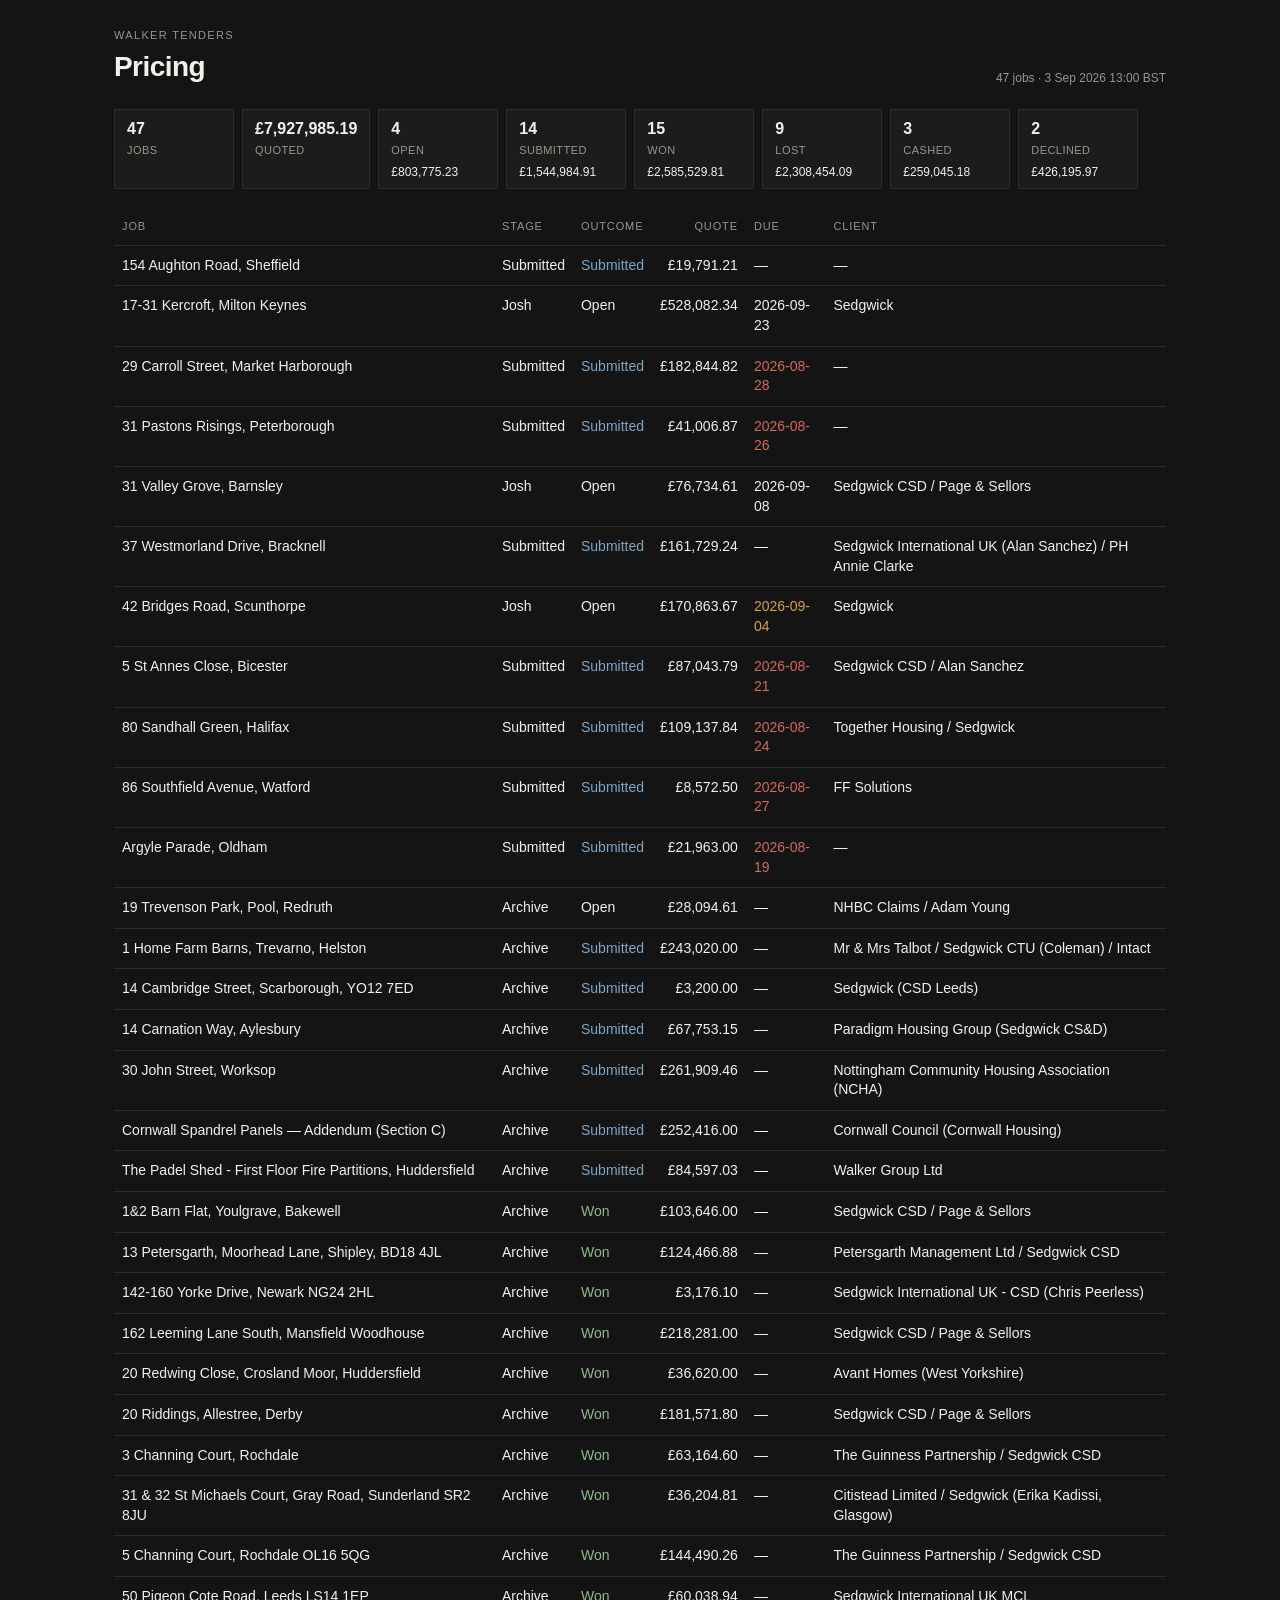
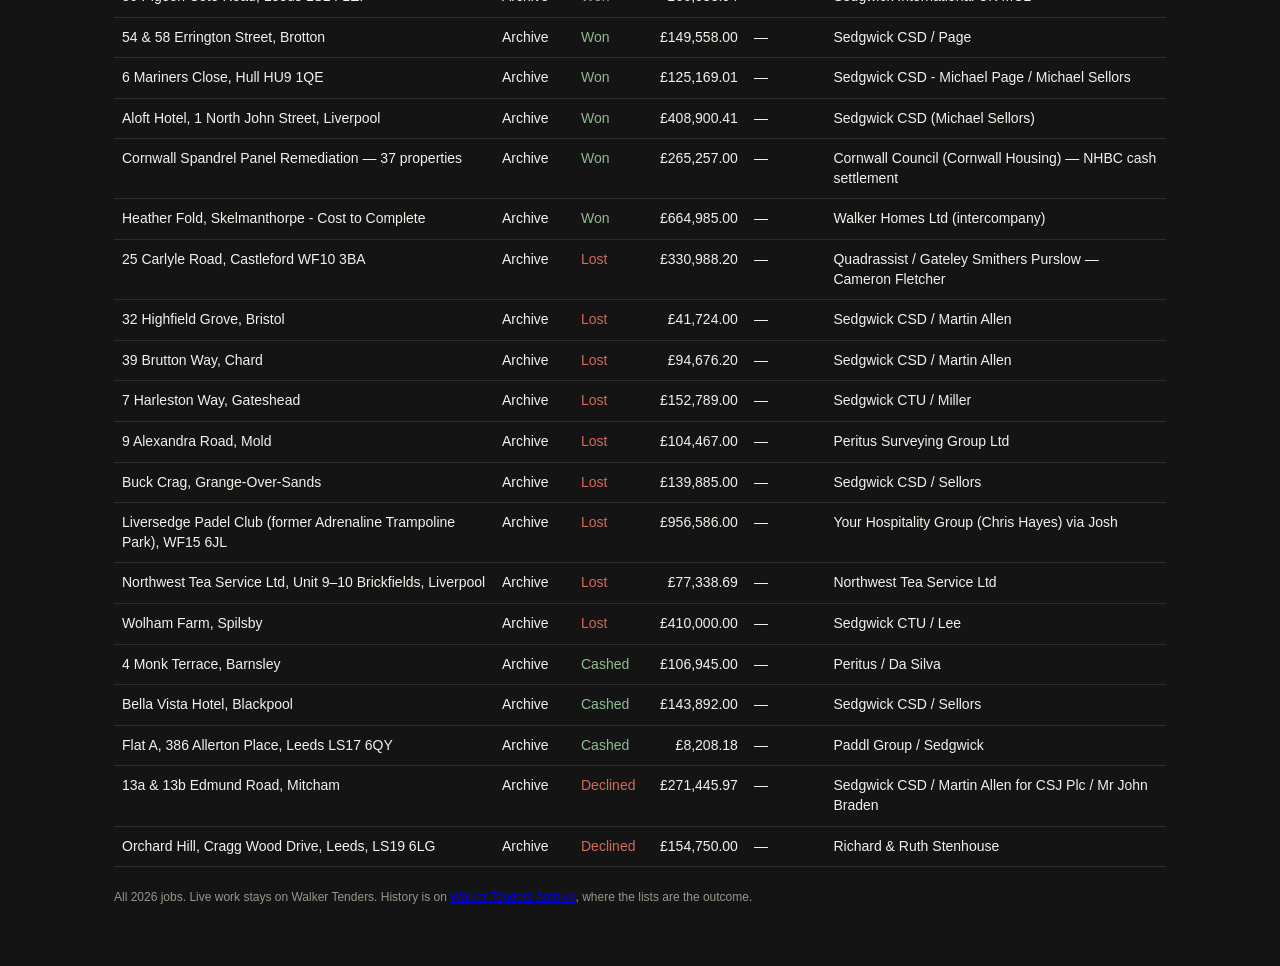
==== commit 95b0ce1c: "tracker sync update" ====
--- a/dashboard.html
+++ b/dashboard.html
@@ -3,13 +3,13 @@
 <link rel="stylesheet" href="./dashboard.css?v=4">
 </head><body><div class="wrap">
 <header><div><p class="kicker">Walker Tenders</p><h1>Pricing</h1></div>
-<p class="stamp">47 jobs · 3 Sep 2026 11:00 BST</p></header>
+<p class="stamp">47 jobs · 3 Sep 2026 13:00 BST</p></header>
 <section class="chips">
-<div class="chip"><b>47</b><span>Jobs</span></div><div class="chip"><b>£7,932,646.66</b><span>Quoted</span></div><div class="chip"><b>4</b><span>Open</span><em>£803,775.23</em></div><div class="chip"><b>14</b><span>Submitted</span><em>£1,549,646.38</em></div><div class="chip"><b>15</b><span>Won</span><em>£2,585,529.81</em></div><div class="chip"><b>9</b><span>Lost</span><em>£2,308,454.09</em></div><div class="chip"><b>3</b><span>Cashed</span><em>£259,045.18</em></div><div class="chip"><b>2</b><span>Declined</span><em>£426,195.97</em></div>
+<div class="chip"><b>47</b><span>Jobs</span></div><div class="chip"><b>£7,927,985.19</b><span>Quoted</span></div><div class="chip"><b>4</b><span>Open</span><em>£803,775.23</em></div><div class="chip"><b>14</b><span>Submitted</span><em>£1,544,984.91</em></div><div class="chip"><b>15</b><span>Won</span><em>£2,585,529.81</em></div><div class="chip"><b>9</b><span>Lost</span><em>£2,308,454.09</em></div><div class="chip"><b>3</b><span>Cashed</span><em>£259,045.18</em></div><div class="chip"><b>2</b><span>Declined</span><em>£426,195.97</em></div>
 </section>
 <table><thead><tr><th>Job</th><th>Stage</th><th>Outcome</th><th class="num">Quote</th><th>Due</th><th>Client</th></tr></thead>
 <tbody>
-<tr><td><a href="https://trello.com/c/3ufrl5sM/4-154-aughton-road-sheffield" target="_blank" rel="noreferrer">154 Aughton Road, Sheffield</a></td><td>Submitted</td><td class="out-Submitted">Submitted</td><td class="num">£19,791.21</td><td class="">—</td><td>—</td></tr><tr><td><a href="https://trello.com/c/llThznUl/51-17-31-kercroft-milton-keynes" target="_blank" rel="noreferrer">17-31 Kercroft, Milton Keynes</a></td><td>Josh</td><td class="out-Open">Open</td><td class="num">£528,082.34</td><td class="">2026-09-23</td><td>Sedgwick</td></tr><tr><td><a href="https://trello.com/c/xWZ6ursN/6-29-carroll-street-market-harborough" target="_blank" rel="noreferrer">29 Carroll Street, Market Harborough</a></td><td>Josh</td><td class="out-Submitted">Submitted</td><td class="num">£187,506.29</td><td class="due-over">2026-08-28</td><td>—</td></tr><tr><td><a href="https://trello.com/c/Mzgj6ggt/2-31-pastons-risings-peterborough" target="_blank" rel="noreferrer">31 Pastons Risings, Peterborough</a></td><td>Submitted</td><td class="out-Submitted">Submitted</td><td class="num">£41,006.87</td><td class="due-over">2026-08-26</td><td>—</td></tr><tr><td><a href="https://trello.com/c/rOwXVcYZ/7-31-valley-grove-barnsley" target="_blank" rel="noreferrer">31 Valley Grove, Barnsley</a></td><td>Josh</td><td class="out-Open">Open</td><td class="num">£76,734.61</td><td class="">2026-09-08</td><td>Sedgwick CSD / Page & Sellors</td></tr><tr><td><a href="https://trello.com/c/ZadFQH8z/48-37-westmorland-drive-bracknell" target="_blank" rel="noreferrer">37 Westmorland Drive, Bracknell</a></td><td>Josh</td><td class="out-Submitted">Submitted</td><td class="num">£161,729.24</td><td class="">—</td><td>Sedgwick International UK (Alan Sanchez) / PH Annie Clarke</td></tr><tr><td><a href="https://trello.com/c/fkWSbAab/50-42-bridges-road-scunthorpe" target="_blank" rel="noreferrer">42 Bridges Road, Scunthorpe</a></td><td>Josh</td><td class="out-Open">Open</td><td class="num">£170,863.67</td><td class="due-soon">2026-09-04</td><td>Sedgwick</td></tr><tr><td><a href="https://trello.com/c/e5wQ8ejt/3-5-st-annes-close-bicester" target="_blank" rel="noreferrer">5 St Annes Close, Bicester</a></td><td>Josh</td><td class="out-Submitted">Submitted</td><td class="num">£87,043.79</td><td class="due-over">2026-08-21</td><td>Sedgwick CSD / Alan Sanchez</td></tr><tr><td><a href="https://trello.com/c/WItIySVe/47-80-sandhall-green-halifax" target="_blank" rel="noreferrer">80 Sandhall Green, Halifax</a></td><td>Submitted</td><td class="out-Submitted">Submitted</td><td class="num">£109,137.84</td><td class="due-over">2026-08-24</td><td>Together Housing / Sedgwick</td></tr><tr><td><a href="https://trello.com/c/RlfihSGy/49-86-southfield-avenue-watford" target="_blank" rel="noreferrer">86 Southfield Avenue, Watford</a></td><td>Submitted</td><td class="out-Submitted">Submitted</td><td class="num">£8,572.50</td><td class="due-over">2026-08-27</td><td>FF Solutions</td></tr><tr><td><a href="https://trello.com/c/aFPp6f9S/5-argyle-parade-oldham" target="_blank" rel="noreferrer">Argyle Parade, Oldham</a></td><td>Submitted</td><td class="out-Submitted">Submitted</td><td class="num">£21,963.00</td><td class="due-over">2026-08-19</td><td>—</td></tr><tr><td><a href="https://trello.com/c/bYIxk4LG/14-19-trevenson-park-pool-redruth" target="_blank" rel="noreferrer">19 Trevenson Park, Pool, Redruth</a></td><td>Archive</td><td class="out-Open">Open</td><td class="num">£28,094.61</td><td class="">—</td><td>NHBC Claims / Adam Young</td></tr><tr><td><a href="https://trello.com/c/anhwfIKf/24-1-home-farm-barns-trevarno-helston" target="_blank" rel="noreferrer">1 Home Farm Barns, Trevarno, Helston</a></td><td>Archive</td><td class="out-Submitted">Submitted</td><td class="num">£243,020.00</td><td class="">—</td><td>Mr & Mrs Talbot / Sedgwick CTU (Coleman) / Intact</td></tr><tr><td><a href="https://trello.com/c/i2Pv232R/35-14-cambridge-street-scarborough-yo12-7ed" target="_blank" rel="noreferrer">14 Cambridge Street, Scarborough, YO12 7ED</a></td><td>Archive</td><td class="out-Submitted">Submitted</td><td class="num">£3,200.00</td><td class="">—</td><td>Sedgwick (CSD Leeds)</td></tr><tr><td><a href="https://trello.com/c/JtfQjhIz/34-14-carnation-way-aylesbury" target="_blank" rel="noreferrer">14 Carnation Way, Aylesbury</a></td><td>Archive</td><td class="out-Submitted">Submitted</td><td class="num">£67,753.15</td><td class="">—</td><td>Paradigm Housing Group (Sedgwick CS&D)</td></tr><tr><td><a href="https://trello.com/c/IB7iQY9c/28-30-john-street-worksop" target="_blank" rel="noreferrer">30 John Street, Worksop</a></td><td>Archive</td><td class="out-Submitted">Submitted</td><td class="num">£261,909.46</td><td class="">—</td><td>Nottingham Community Housing Association (NCHA)</td></tr><tr><td><a href="https://trello.com/c/2DuR4Il8/26-cornwall-spandrel-panels-addendum-section-c" target="_blank" rel="noreferrer">Cornwall Spandrel Panels — Addendum (Section C)</a></td><td>Archive</td><td class="out-Submitted">Submitted</td><td class="num">£252,416.00</td><td class="">—</td><td>Cornwall Council (Cornwall Housing)</td></tr><tr><td><a href="https://trello.com/c/xPTmonhB/32-the-padel-shed-first-floor-fire-partitions-huddersfield" target="_blank" rel="noreferrer">The Padel Shed - First Floor Fire Partitions, Huddersfield</a></td><td>Archive</td><td class="out-Submitted">Submitted</td><td class="num">£84,597.03</td><td class="">—</td><td>Walker Group Ltd</td></tr><tr><td><a href="https://trello.com/c/bKOda6Ll/16-12-barn-flat-youlgrave-bakewell" target="_blank" rel="noreferrer">1&2 Barn Flat, Youlgrave, Bakewell</a></td><td>Archive</td><td class="out-Won">Won</td><td class="num">£103,646.00</td><td class="">—</td><td>Sedgwick CSD / Page & Sellors</td></tr><tr><td><a href="https://trello.com/c/gCSpWxi1/27-13-petersgarth-moorhead-lane-shipley-bd18-4jl" target="_blank" rel="noreferrer">13 Petersgarth, Moorhead Lane, Shipley, BD18 4JL</a></td><td>Archive</td><td class="out-Won">Won</td><td class="num">£124,466.88</td><td class="">—</td><td>Petersgarth Management Ltd / Sedgwick CSD</td></tr><tr><td><a href="https://trello.com/c/6cCgyned/37-142-160-yorke-drive-newark-ng24-2hl" target="_blank" rel="noreferrer">142-160 Yorke Drive, Newark NG24 2HL</a></td><td>Archive</td><td class="out-Won">Won</td><td class="num">£3,176.10</td><td class="">—</td><td>Sedgwick International UK - CSD (Chris Peerless)</td></tr><tr><td><a href="https://trello.com/c/9I9qZb7o/13-162-leeming-lane-south-mansfield-woodhouse" target="_blank" rel="noreferrer">162 Leeming Lane South, Mansfield Woodhouse</a></td><td>Archive</td><td class="out-Won">Won</td><td class="num">£218,281.00</td><td class="">—</td><td>Sedgwick CSD / Page & Sellors</td></tr><tr><td><a href="https://trello.com/c/gqocP8t3/6-20-redwing-close-crosland-moor-huddersfield" target="_blank" rel="noreferrer">20 Redwing Close, Crosland Moor, Huddersfield</a></td><td>Archive</td><td class="out-Won">Won</td><td class="num">£36,620.00</td><td class="">—</td><td>Avant Homes (West Yorkshire)</td></tr><tr><td><a href="https://trello.com/c/YRGzIAOj/23-20-riddings-allestree-derby" target="_blank" rel="noreferrer">20 Riddings, Allestree, Derby</a></td><td>Archive</td><td class="out-Won">Won</td><td class="num">£181,571.80</td><td class="">—</td><td>Sedgwick CSD / Page & Sellors</td></tr><tr><td><a href="https://trello.com/c/MBelQI81/33-3-channing-court-rochdale" target="_blank" rel="noreferrer">3 Channing Court, Rochdale</a></td><td>Archive</td><td class="out-Won">Won</td><td class="num">£63,164.60</td><td class="">—</td><td>The Guinness Partnership / Sedgwick CSD</td></tr><tr><td><a href="https://trello.com/c/jozKvtXG/25-31-32-st-michaels-court-gray-road-sunderland-sr2-8ju" target="_blank" rel="noreferrer">31 & 32 St Michaels Court, Gray Road, Sunderland SR2 8JU</a></td><td>Archive</td><td class="out-Won">Won</td><td class="num">£36,204.81</td><td class="">—</td><td>Citistead Limited / Sedgwick (Erika Kadissi, Glasgow)</td></tr><tr><td><a href="https://trello.com/c/FumJPWSe/15-5-channing-court-rochdale-ol16-5qg" target="_blank" rel="noreferrer">5 Channing Court, Rochdale OL16 5QG</a></td><td>Archive</td><td class="out-Won">Won</td><td class="num">£144,490.26</td><td class="">—</td><td>The Guinness Partnership / Sedgwick CSD</td></tr><tr><td><a href="https://trello.com/c/3Vz1MovE/30-50-pigeon-cote-road-leeds-ls14-1ep" target="_blank" rel="noreferrer">50 Pigeon Cote Road, Leeds LS14 1EP</a></td><td>Archive</td><td class="out-Won">Won</td><td class="num">£60,038.94</td><td class="">—</td><td>Sedgwick International UK MCL</td></tr><tr><td><a href="https://trello.com/c/EMlyivy0/9-54-58-errington-street-brotton" target="_blank" rel="noreferrer">54 & 58 Errington Street, Brotton</a></td><td>Archive</td><td class="out-Won">Won</td><td class="num">£149,558.00</td><td class="">—</td><td>Sedgwick CSD / Page</td></tr><tr><td><a href="https://trello.com/c/kLe8FHAw/8-6-mariners-close-hull-hu9-1qe" target="_blank" rel="noreferrer">6 Mariners Close, Hull HU9 1QE</a></td><td>Archive</td><td class="out-Won">Won</td><td class="num">£125,169.01</td><td class="">—</td><td>Sedgwick CSD - Michael Page / Michael Sellors</td></tr><tr><td><a href="https://trello.com/c/2s62MV5p/10-aloft-hotel-1-north-john-street-liverpool" target="_blank" rel="noreferrer">Aloft Hotel, 1 North John Street, Liverpool</a></td><td>Archive</td><td class="out-Won">Won</td><td class="num">£408,900.41</td><td class="">—</td><td>Sedgwick CSD (Michael Sellors)</td></tr><tr><td><a href="https://trello.com/c/s1jipo0H/17-cornwall-spandrel-panel-remediation-37-properties" target="_blank" rel="noreferrer">Cornwall Spandrel Panel Remediation — 37 properties</a></td><td>Archive</td><td class="out-Won">Won</td><td class="num">£265,257.00</td><td class="">—</td><td>Cornwall Council (Cornwall Housing) — NHBC cash settlement</td></tr><tr><td><a href="https://trello.com/c/ltWS5zLq/31-heather-fold-skelmanthorpe-cost-to-complete" target="_blank" rel="noreferrer">Heather Fold, Skelmanthorpe - Cost to Complete</a></td><td>Archive</td><td class="out-Won">Won</td><td class="num">£664,985.00</td><td class="">—</td><td>Walker Homes Ltd (intercompany)</td></tr><tr><td><a href="https://trello.com/c/GXdSZIfy/21-25-carlyle-road-castleford-wf10-3ba" target="_blank" rel="noreferrer">25 Carlyle Road, Castleford WF10 3BA</a></td><td>Archive</td><td class="out-Lost">Lost</td><td class="num">£330,988.20</td><td class="">—</td><td>Quadrassist / Gateley Smithers Purslow — Cameron Fletcher</td></tr><tr><td><a href="https://trello.com/c/Y1OqbGJI/20-32-highfield-grove-bristol" target="_blank" rel="noreferrer">32 Highfield Grove, Bristol</a></td><td>Archive</td><td class="out-Lost">Lost</td><td class="num">£41,724.00</td><td class="">—</td><td>Sedgwick CSD / Martin Allen</td></tr><tr><td><a href="https://trello.com/c/NOX21SIo/18-39-brutton-way-chard" target="_blank" rel="noreferrer">39 Brutton Way, Chard</a></td><td>Archive</td><td class="out-Lost">Lost</td><td class="num">£94,676.20</td><td class="">—</td><td>Sedgwick CSD / Martin Allen</td></tr><tr><td><a href="https://trello.com/c/2WrLKvX1/4-7-harleston-way-gateshead" target="_blank" rel="noreferrer">7 Harleston Way, Gateshead</a></td><td>Archive</td><td class="out-Lost">Lost</td><td class="num">£152,789.00</td><td class="">—</td><td>Sedgwick CTU / Miller</td></tr><tr><td><a href="https://trello.com/c/4ul37lkn/5-9-alexandra-road-mold" target="_blank" rel="noreferrer">9 Alexandra Road, Mold</a></td><td>Archive</td><td class="out-Lost">Lost</td><td class="num">£104,467.00</td><td class="">—</td><td>Peritus Surveying Group Ltd</td></tr><tr><td><a href="https://trello.com/c/FmyrWGWJ/3-buck-crag-grange-over-sands" target="_blank" rel="noreferrer">Buck Crag, Grange-Over-Sands</a></td><td>Archive</td><td class="out-Lost">Lost</td><td class="num">£139,885.00</td><td class="">—</td><td>Sedgwick CSD / Sellors</td></tr><tr><td><a href="https://trello.com/c/tG1RPkj6/22-liversedge-padel-club-former-adrenaline-trampoline-park-wf15-6jl" target="_blank" rel="noreferrer">Liversedge Padel Club (former Adrenaline Trampoline Park), WF15 6JL</a></td><td>Archive</td><td class="out-Lost">Lost</td><td class="num">£956,586.00</td><td class="">—</td><td>Your Hospitality Group (Chris Hayes) via Josh</td></tr><tr><td><a href="https://trello.com/c/XIxcJaAh/29-northwest-tea-service-ltd-unit-9-10-brickfields-liverpool" target="_blank" rel="noreferrer">Northwest Tea Service Ltd, Unit 9–10 Brickfields, Liverpool</a></td><td>Archive</td><td class="out-Lost">Lost</td><td class="num">£77,338.69</td><td class="">—</td><td>Northwest Tea Service Ltd</td></tr><tr><td><a href="https://trello.com/c/Hg3vfbA3/2-wolham-farm-spilsby" target="_blank" rel="noreferrer">Wolham Farm, Spilsby</a></td><td>Archive</td><td class="out-Lost">Lost</td><td class="num">£410,000.00</td><td class="">—</td><td>Sedgwick CTU / Lee</td></tr><tr><td><a href="https://trello.com/c/nQVsU2JN/1-4-monk-terrace-barnsley" target="_blank" rel="noreferrer">4 Monk Terrace, Barnsley</a></td><td>Archive</td><td class="out-Cashed">Cashed</td><td class="num">£106,945.00</td><td class="">—</td><td>Peritus / Da Silva</td></tr><tr><td><a href="https://trello.com/c/b5xw8yFC/12-bella-vista-hotel-blackpool" target="_blank" rel="noreferrer">Bella Vista Hotel, Blackpool</a></td><td>Archive</td><td class="out-Cashed">Cashed</td><td class="num">£143,892.00</td><td class="">—</td><td>Sedgwick CSD / Sellors</td></tr><tr><td><a href="https://trello.com/c/29wDE8Kq/7-flat-a-386-allerton-place-leeds-ls17-6qy" target="_blank" rel="noreferrer">Flat A, 386 Allerton Place, Leeds LS17 6QY</a></td><td>Archive</td><td class="out-Cashed">Cashed</td><td class="num">£8,208.18</td><td class="">—</td><td>Paddl Group / Sedgwick</td></tr><tr><td><a href="https://trello.com/c/qSsSw9gB/19-13a-13b-edmund-road-mitcham" target="_blank" rel="noreferrer">13a & 13b Edmund Road, Mitcham</a></td><td>Archive</td><td class="out-Declined">Declined</td><td class="num">£271,445.97</td><td class="">—</td><td>Sedgwick CSD / Martin Allen for CSJ Plc / Mr John Braden</td></tr><tr><td><a href="https://trello.com/c/aYnHvlMi/11-orchard-hill-cragg-wood-drive-leeds-ls19-6lg" target="_blank" rel="noreferrer">Orchard Hill, Cragg Wood Drive, Leeds, LS19 6LG</a></td><td>Archive</td><td class="out-Declined">Declined</td><td class="num">£154,750.00</td><td class="">—</td><td>Richard & Ruth Stenhouse</td></tr>
+<tr><td><a href="https://trello.com/c/3ufrl5sM/4-154-aughton-road-sheffield" target="_blank" rel="noreferrer">154 Aughton Road, Sheffield</a></td><td>Submitted</td><td class="out-Submitted">Submitted</td><td class="num">£19,791.21</td><td class="">—</td><td>—</td></tr><tr><td><a href="https://trello.com/c/llThznUl/51-17-31-kercroft-milton-keynes" target="_blank" rel="noreferrer">17-31 Kercroft, Milton Keynes</a></td><td>Josh</td><td class="out-Open">Open</td><td class="num">£528,082.34</td><td class="">2026-09-23</td><td>Sedgwick</td></tr><tr><td><a href="https://trello.com/c/xWZ6ursN/6-29-carroll-street-market-harborough" target="_blank" rel="noreferrer">29 Carroll Street, Market Harborough</a></td><td>Submitted</td><td class="out-Submitted">Submitted</td><td class="num">£182,844.82</td><td class="due-over">2026-08-28</td><td>—</td></tr><tr><td><a href="https://trello.com/c/Mzgj6ggt/2-31-pastons-risings-peterborough" target="_blank" rel="noreferrer">31 Pastons Risings, Peterborough</a></td><td>Submitted</td><td class="out-Submitted">Submitted</td><td class="num">£41,006.87</td><td class="due-over">2026-08-26</td><td>—</td></tr><tr><td><a href="https://trello.com/c/rOwXVcYZ/7-31-valley-grove-barnsley" target="_blank" rel="noreferrer">31 Valley Grove, Barnsley</a></td><td>Josh</td><td class="out-Open">Open</td><td class="num">£76,734.61</td><td class="">2026-09-08</td><td>Sedgwick CSD / Page & Sellors</td></tr><tr><td><a href="https://trello.com/c/ZadFQH8z/48-37-westmorland-drive-bracknell" target="_blank" rel="noreferrer">37 Westmorland Drive, Bracknell</a></td><td>Submitted</td><td class="out-Submitted">Submitted</td><td class="num">£161,729.24</td><td class="">—</td><td>Sedgwick International UK (Alan Sanchez) / PH Annie Clarke</td></tr><tr><td><a href="https://trello.com/c/fkWSbAab/50-42-bridges-road-scunthorpe" target="_blank" rel="noreferrer">42 Bridges Road, Scunthorpe</a></td><td>Josh</td><td class="out-Open">Open</td><td class="num">£170,863.67</td><td class="due-soon">2026-09-04</td><td>Sedgwick</td></tr><tr><td><a href="https://trello.com/c/e5wQ8ejt/3-5-st-annes-close-bicester" target="_blank" rel="noreferrer">5 St Annes Close, Bicester</a></td><td>Submitted</td><td class="out-Submitted">Submitted</td><td class="num">£87,043.79</td><td class="due-over">2026-08-21</td><td>Sedgwick CSD / Alan Sanchez</td></tr><tr><td><a href="https://trello.com/c/WItIySVe/47-80-sandhall-green-halifax" target="_blank" rel="noreferrer">80 Sandhall Green, Halifax</a></td><td>Submitted</td><td class="out-Submitted">Submitted</td><td class="num">£109,137.84</td><td class="due-over">2026-08-24</td><td>Together Housing / Sedgwick</td></tr><tr><td><a href="https://trello.com/c/RlfihSGy/49-86-southfield-avenue-watford" target="_blank" rel="noreferrer">86 Southfield Avenue, Watford</a></td><td>Submitted</td><td class="out-Submitted">Submitted</td><td class="num">£8,572.50</td><td class="due-over">2026-08-27</td><td>FF Solutions</td></tr><tr><td><a href="https://trello.com/c/aFPp6f9S/5-argyle-parade-oldham" target="_blank" rel="noreferrer">Argyle Parade, Oldham</a></td><td>Submitted</td><td class="out-Submitted">Submitted</td><td class="num">£21,963.00</td><td class="due-over">2026-08-19</td><td>—</td></tr><tr><td><a href="https://trello.com/c/bYIxk4LG/14-19-trevenson-park-pool-redruth" target="_blank" rel="noreferrer">19 Trevenson Park, Pool, Redruth</a></td><td>Archive</td><td class="out-Open">Open</td><td class="num">£28,094.61</td><td class="">—</td><td>NHBC Claims / Adam Young</td></tr><tr><td><a href="https://trello.com/c/anhwfIKf/24-1-home-farm-barns-trevarno-helston" target="_blank" rel="noreferrer">1 Home Farm Barns, Trevarno, Helston</a></td><td>Archive</td><td class="out-Submitted">Submitted</td><td class="num">£243,020.00</td><td class="">—</td><td>Mr & Mrs Talbot / Sedgwick CTU (Coleman) / Intact</td></tr><tr><td><a href="https://trello.com/c/i2Pv232R/35-14-cambridge-street-scarborough-yo12-7ed" target="_blank" rel="noreferrer">14 Cambridge Street, Scarborough, YO12 7ED</a></td><td>Archive</td><td class="out-Submitted">Submitted</td><td class="num">£3,200.00</td><td class="">—</td><td>Sedgwick (CSD Leeds)</td></tr><tr><td><a href="https://trello.com/c/JtfQjhIz/34-14-carnation-way-aylesbury" target="_blank" rel="noreferrer">14 Carnation Way, Aylesbury</a></td><td>Archive</td><td class="out-Submitted">Submitted</td><td class="num">£67,753.15</td><td class="">—</td><td>Paradigm Housing Group (Sedgwick CS&D)</td></tr><tr><td><a href="https://trello.com/c/IB7iQY9c/28-30-john-street-worksop" target="_blank" rel="noreferrer">30 John Street, Worksop</a></td><td>Archive</td><td class="out-Submitted">Submitted</td><td class="num">£261,909.46</td><td class="">—</td><td>Nottingham Community Housing Association (NCHA)</td></tr><tr><td><a href="https://trello.com/c/2DuR4Il8/26-cornwall-spandrel-panels-addendum-section-c" target="_blank" rel="noreferrer">Cornwall Spandrel Panels — Addendum (Section C)</a></td><td>Archive</td><td class="out-Submitted">Submitted</td><td class="num">£252,416.00</td><td class="">—</td><td>Cornwall Council (Cornwall Housing)</td></tr><tr><td><a href="https://trello.com/c/xPTmonhB/32-the-padel-shed-first-floor-fire-partitions-huddersfield" target="_blank" rel="noreferrer">The Padel Shed - First Floor Fire Partitions, Huddersfield</a></td><td>Archive</td><td class="out-Submitted">Submitted</td><td class="num">£84,597.03</td><td class="">—</td><td>Walker Group Ltd</td></tr><tr><td><a href="https://trello.com/c/bKOda6Ll/16-12-barn-flat-youlgrave-bakewell" target="_blank" rel="noreferrer">1&2 Barn Flat, Youlgrave, Bakewell</a></td><td>Archive</td><td class="out-Won">Won</td><td class="num">£103,646.00</td><td class="">—</td><td>Sedgwick CSD / Page & Sellors</td></tr><tr><td><a href="https://trello.com/c/gCSpWxi1/27-13-petersgarth-moorhead-lane-shipley-bd18-4jl" target="_blank" rel="noreferrer">13 Petersgarth, Moorhead Lane, Shipley, BD18 4JL</a></td><td>Archive</td><td class="out-Won">Won</td><td class="num">£124,466.88</td><td class="">—</td><td>Petersgarth Management Ltd / Sedgwick CSD</td></tr><tr><td><a href="https://trello.com/c/6cCgyned/37-142-160-yorke-drive-newark-ng24-2hl" target="_blank" rel="noreferrer">142-160 Yorke Drive, Newark NG24 2HL</a></td><td>Archive</td><td class="out-Won">Won</td><td class="num">£3,176.10</td><td class="">—</td><td>Sedgwick International UK - CSD (Chris Peerless)</td></tr><tr><td><a href="https://trello.com/c/9I9qZb7o/13-162-leeming-lane-south-mansfield-woodhouse" target="_blank" rel="noreferrer">162 Leeming Lane South, Mansfield Woodhouse</a></td><td>Archive</td><td class="out-Won">Won</td><td class="num">£218,281.00</td><td class="">—</td><td>Sedgwick CSD / Page & Sellors</td></tr><tr><td><a href="https://trello.com/c/gqocP8t3/6-20-redwing-close-crosland-moor-huddersfield" target="_blank" rel="noreferrer">20 Redwing Close, Crosland Moor, Huddersfield</a></td><td>Archive</td><td class="out-Won">Won</td><td class="num">£36,620.00</td><td class="">—</td><td>Avant Homes (West Yorkshire)</td></tr><tr><td><a href="https://trello.com/c/YRGzIAOj/23-20-riddings-allestree-derby" target="_blank" rel="noreferrer">20 Riddings, Allestree, Derby</a></td><td>Archive</td><td class="out-Won">Won</td><td class="num">£181,571.80</td><td class="">—</td><td>Sedgwick CSD / Page & Sellors</td></tr><tr><td><a href="https://trello.com/c/MBelQI81/33-3-channing-court-rochdale" target="_blank" rel="noreferrer">3 Channing Court, Rochdale</a></td><td>Archive</td><td class="out-Won">Won</td><td class="num">£63,164.60</td><td class="">—</td><td>The Guinness Partnership / Sedgwick CSD</td></tr><tr><td><a href="https://trello.com/c/jozKvtXG/25-31-32-st-michaels-court-gray-road-sunderland-sr2-8ju" target="_blank" rel="noreferrer">31 & 32 St Michaels Court, Gray Road, Sunderland SR2 8JU</a></td><td>Archive</td><td class="out-Won">Won</td><td class="num">£36,204.81</td><td class="">—</td><td>Citistead Limited / Sedgwick (Erika Kadissi, Glasgow)</td></tr><tr><td><a href="https://trello.com/c/FumJPWSe/15-5-channing-court-rochdale-ol16-5qg" target="_blank" rel="noreferrer">5 Channing Court, Rochdale OL16 5QG</a></td><td>Archive</td><td class="out-Won">Won</td><td class="num">£144,490.26</td><td class="">—</td><td>The Guinness Partnership / Sedgwick CSD</td></tr><tr><td><a href="https://trello.com/c/3Vz1MovE/30-50-pigeon-cote-road-leeds-ls14-1ep" target="_blank" rel="noreferrer">50 Pigeon Cote Road, Leeds LS14 1EP</a></td><td>Archive</td><td class="out-Won">Won</td><td class="num">£60,038.94</td><td class="">—</td><td>Sedgwick International UK MCL</td></tr><tr><td><a href="https://trello.com/c/EMlyivy0/9-54-58-errington-street-brotton" target="_blank" rel="noreferrer">54 & 58 Errington Street, Brotton</a></td><td>Archive</td><td class="out-Won">Won</td><td class="num">£149,558.00</td><td class="">—</td><td>Sedgwick CSD / Page</td></tr><tr><td><a href="https://trello.com/c/kLe8FHAw/8-6-mariners-close-hull-hu9-1qe" target="_blank" rel="noreferrer">6 Mariners Close, Hull HU9 1QE</a></td><td>Archive</td><td class="out-Won">Won</td><td class="num">£125,169.01</td><td class="">—</td><td>Sedgwick CSD - Michael Page / Michael Sellors</td></tr><tr><td><a href="https://trello.com/c/2s62MV5p/10-aloft-hotel-1-north-john-street-liverpool" target="_blank" rel="noreferrer">Aloft Hotel, 1 North John Street, Liverpool</a></td><td>Archive</td><td class="out-Won">Won</td><td class="num">£408,900.41</td><td class="">—</td><td>Sedgwick CSD (Michael Sellors)</td></tr><tr><td><a href="https://trello.com/c/s1jipo0H/17-cornwall-spandrel-panel-remediation-37-properties" target="_blank" rel="noreferrer">Cornwall Spandrel Panel Remediation — 37 properties</a></td><td>Archive</td><td class="out-Won">Won</td><td class="num">£265,257.00</td><td class="">—</td><td>Cornwall Council (Cornwall Housing) — NHBC cash settlement</td></tr><tr><td><a href="https://trello.com/c/ltWS5zLq/31-heather-fold-skelmanthorpe-cost-to-complete" target="_blank" rel="noreferrer">Heather Fold, Skelmanthorpe - Cost to Complete</a></td><td>Archive</td><td class="out-Won">Won</td><td class="num">£664,985.00</td><td class="">—</td><td>Walker Homes Ltd (intercompany)</td></tr><tr><td><a href="https://trello.com/c/GXdSZIfy/21-25-carlyle-road-castleford-wf10-3ba" target="_blank" rel="noreferrer">25 Carlyle Road, Castleford WF10 3BA</a></td><td>Archive</td><td class="out-Lost">Lost</td><td class="num">£330,988.20</td><td class="">—</td><td>Quadrassist / Gateley Smithers Purslow — Cameron Fletcher</td></tr><tr><td><a href="https://trello.com/c/Y1OqbGJI/20-32-highfield-grove-bristol" target="_blank" rel="noreferrer">32 Highfield Grove, Bristol</a></td><td>Archive</td><td class="out-Lost">Lost</td><td class="num">£41,724.00</td><td class="">—</td><td>Sedgwick CSD / Martin Allen</td></tr><tr><td><a href="https://trello.com/c/NOX21SIo/18-39-brutton-way-chard" target="_blank" rel="noreferrer">39 Brutton Way, Chard</a></td><td>Archive</td><td class="out-Lost">Lost</td><td class="num">£94,676.20</td><td class="">—</td><td>Sedgwick CSD / Martin Allen</td></tr><tr><td><a href="https://trello.com/c/2WrLKvX1/4-7-harleston-way-gateshead" target="_blank" rel="noreferrer">7 Harleston Way, Gateshead</a></td><td>Archive</td><td class="out-Lost">Lost</td><td class="num">£152,789.00</td><td class="">—</td><td>Sedgwick CTU / Miller</td></tr><tr><td><a href="https://trello.com/c/4ul37lkn/5-9-alexandra-road-mold" target="_blank" rel="noreferrer">9 Alexandra Road, Mold</a></td><td>Archive</td><td class="out-Lost">Lost</td><td class="num">£104,467.00</td><td class="">—</td><td>Peritus Surveying Group Ltd</td></tr><tr><td><a href="https://trello.com/c/FmyrWGWJ/3-buck-crag-grange-over-sands" target="_blank" rel="noreferrer">Buck Crag, Grange-Over-Sands</a></td><td>Archive</td><td class="out-Lost">Lost</td><td class="num">£139,885.00</td><td class="">—</td><td>Sedgwick CSD / Sellors</td></tr><tr><td><a href="https://trello.com/c/tG1RPkj6/22-liversedge-padel-club-former-adrenaline-trampoline-park-wf15-6jl" target="_blank" rel="noreferrer">Liversedge Padel Club (former Adrenaline Trampoline Park), WF15 6JL</a></td><td>Archive</td><td class="out-Lost">Lost</td><td class="num">£956,586.00</td><td class="">—</td><td>Your Hospitality Group (Chris Hayes) via Josh</td></tr><tr><td><a href="https://trello.com/c/XIxcJaAh/29-northwest-tea-service-ltd-unit-9-10-brickfields-liverpool" target="_blank" rel="noreferrer">Northwest Tea Service Ltd, Unit 9–10 Brickfields, Liverpool</a></td><td>Archive</td><td class="out-Lost">Lost</td><td class="num">£77,338.69</td><td class="">—</td><td>Northwest Tea Service Ltd</td></tr><tr><td><a href="https://trello.com/c/Hg3vfbA3/2-wolham-farm-spilsby" target="_blank" rel="noreferrer">Wolham Farm, Spilsby</a></td><td>Archive</td><td class="out-Lost">Lost</td><td class="num">£410,000.00</td><td class="">—</td><td>Sedgwick CTU / Lee</td></tr><tr><td><a href="https://trello.com/c/nQVsU2JN/1-4-monk-terrace-barnsley" target="_blank" rel="noreferrer">4 Monk Terrace, Barnsley</a></td><td>Archive</td><td class="out-Cashed">Cashed</td><td class="num">£106,945.00</td><td class="">—</td><td>Peritus / Da Silva</td></tr><tr><td><a href="https://trello.com/c/b5xw8yFC/12-bella-vista-hotel-blackpool" target="_blank" rel="noreferrer">Bella Vista Hotel, Blackpool</a></td><td>Archive</td><td class="out-Cashed">Cashed</td><td class="num">£143,892.00</td><td class="">—</td><td>Sedgwick CSD / Sellors</td></tr><tr><td><a href="https://trello.com/c/29wDE8Kq/7-flat-a-386-allerton-place-leeds-ls17-6qy" target="_blank" rel="noreferrer">Flat A, 386 Allerton Place, Leeds LS17 6QY</a></td><td>Archive</td><td class="out-Cashed">Cashed</td><td class="num">£8,208.18</td><td class="">—</td><td>Paddl Group / Sedgwick</td></tr><tr><td><a href="https://trello.com/c/qSsSw9gB/19-13a-13b-edmund-road-mitcham" target="_blank" rel="noreferrer">13a & 13b Edmund Road, Mitcham</a></td><td>Archive</td><td class="out-Declined">Declined</td><td class="num">£271,445.97</td><td class="">—</td><td>Sedgwick CSD / Martin Allen for CSJ Plc / Mr John Braden</td></tr><tr><td><a href="https://trello.com/c/aYnHvlMi/11-orchard-hill-cragg-wood-drive-leeds-ls19-6lg" target="_blank" rel="noreferrer">Orchard Hill, Cragg Wood Drive, Leeds, LS19 6LG</a></td><td>Archive</td><td class="out-Declined">Declined</td><td class="num">£154,750.00</td><td class="">—</td><td>Richard & Ruth Stenhouse</td></tr>
 </tbody></table>
 <p class="note">All 2026 jobs. Live work stays on Walker Tenders. History is on <a href="https://trello.com/b/XOrtwycE/walker-tenders-archive">Walker Tenders Archive</a>, where the lists are the outcome.</p>
 </div></body></html>
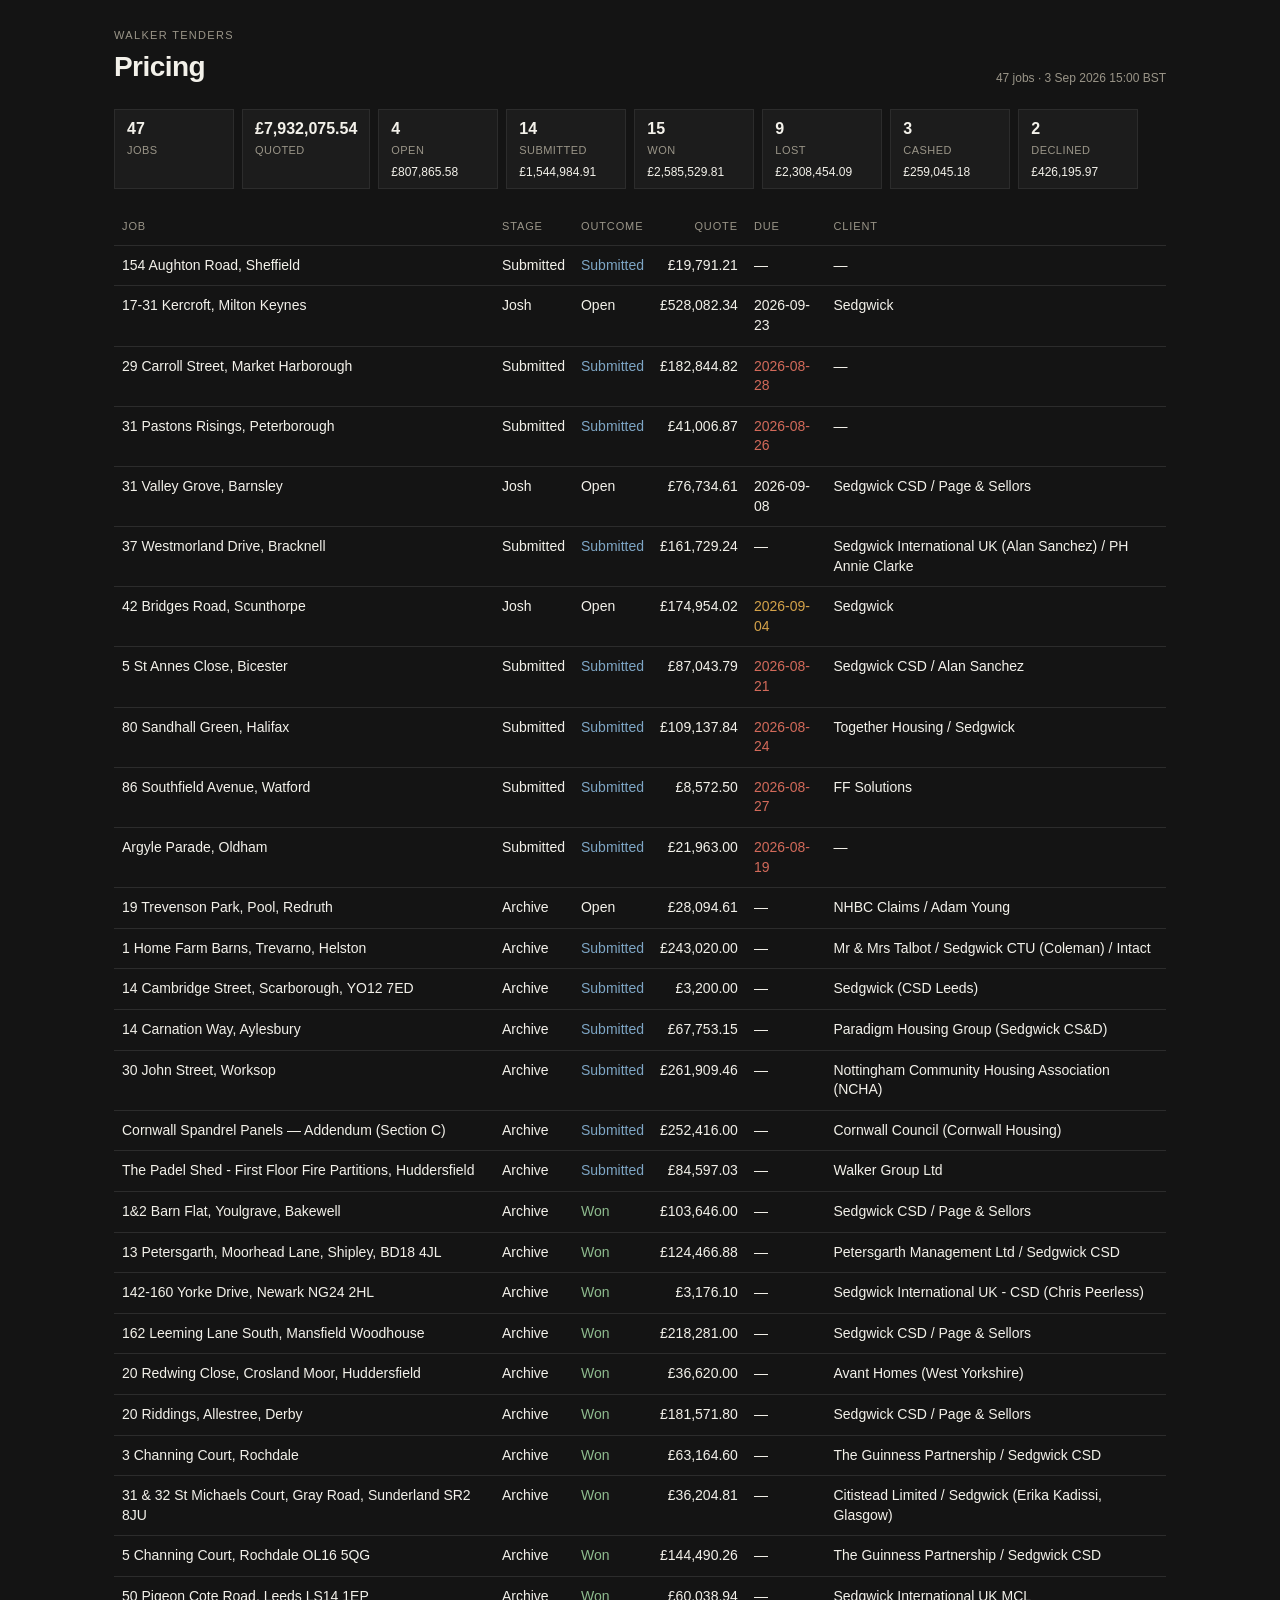
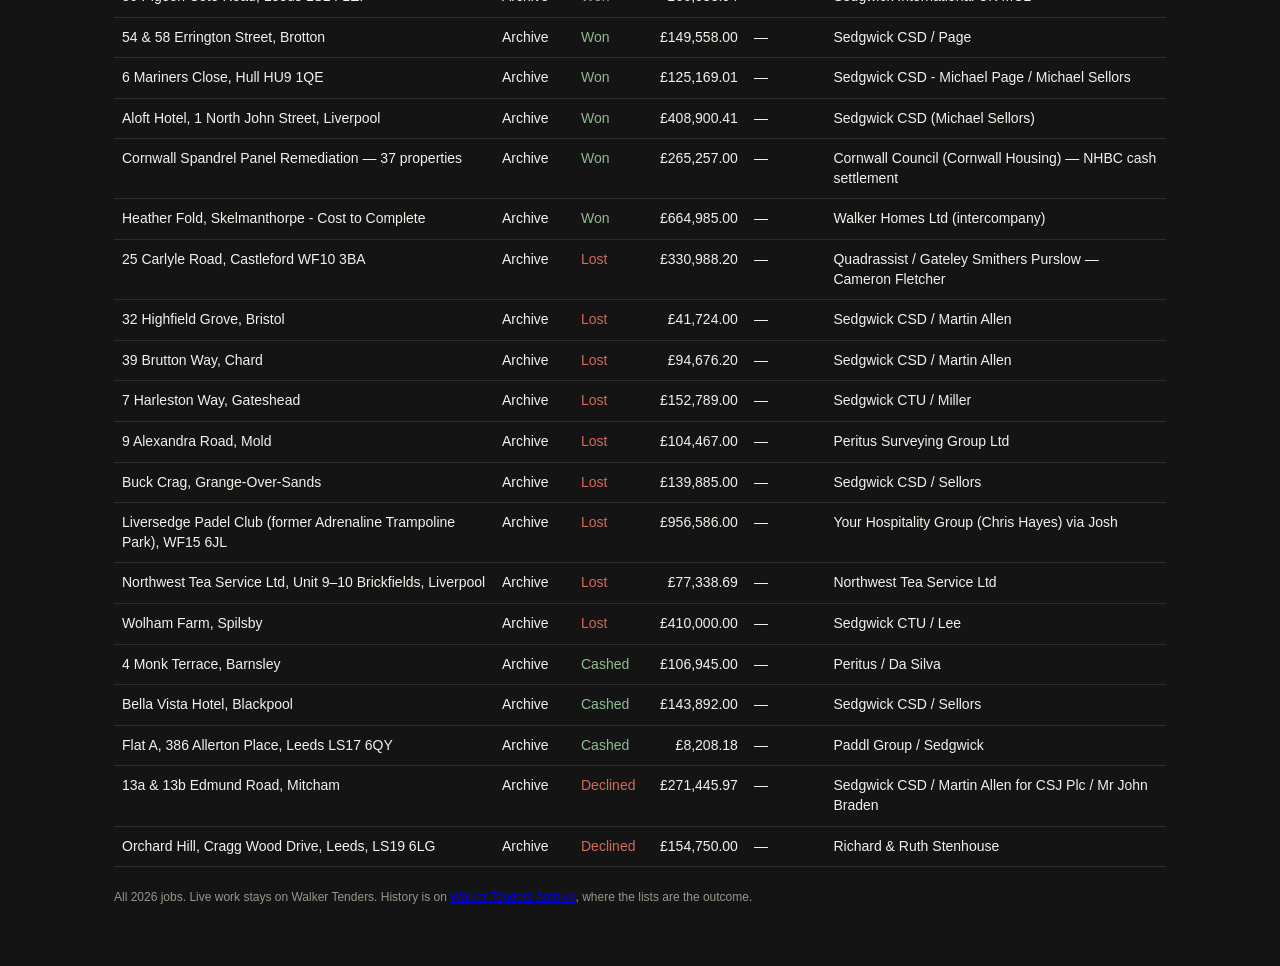
==== commit 4070b88a: "tracker sync update" ====
--- a/dashboard.html
+++ b/dashboard.html
@@ -3,13 +3,13 @@
 <link rel="stylesheet" href="./dashboard.css?v=4">
 </head><body><div class="wrap">
 <header><div><p class="kicker">Walker Tenders</p><h1>Pricing</h1></div>
-<p class="stamp">47 jobs · 3 Sep 2026 13:00 BST</p></header>
+<p class="stamp">47 jobs · 3 Sep 2026 15:00 BST</p></header>
 <section class="chips">
-<div class="chip"><b>47</b><span>Jobs</span></div><div class="chip"><b>£7,927,985.19</b><span>Quoted</span></div><div class="chip"><b>4</b><span>Open</span><em>£803,775.23</em></div><div class="chip"><b>14</b><span>Submitted</span><em>£1,544,984.91</em></div><div class="chip"><b>15</b><span>Won</span><em>£2,585,529.81</em></div><div class="chip"><b>9</b><span>Lost</span><em>£2,308,454.09</em></div><div class="chip"><b>3</b><span>Cashed</span><em>£259,045.18</em></div><div class="chip"><b>2</b><span>Declined</span><em>£426,195.97</em></div>
+<div class="chip"><b>47</b><span>Jobs</span></div><div class="chip"><b>£7,932,075.54</b><span>Quoted</span></div><div class="chip"><b>4</b><span>Open</span><em>£807,865.58</em></div><div class="chip"><b>14</b><span>Submitted</span><em>£1,544,984.91</em></div><div class="chip"><b>15</b><span>Won</span><em>£2,585,529.81</em></div><div class="chip"><b>9</b><span>Lost</span><em>£2,308,454.09</em></div><div class="chip"><b>3</b><span>Cashed</span><em>£259,045.18</em></div><div class="chip"><b>2</b><span>Declined</span><em>£426,195.97</em></div>
 </section>
 <table><thead><tr><th>Job</th><th>Stage</th><th>Outcome</th><th class="num">Quote</th><th>Due</th><th>Client</th></tr></thead>
 <tbody>
-<tr><td><a href="https://trello.com/c/3ufrl5sM/4-154-aughton-road-sheffield" target="_blank" rel="noreferrer">154 Aughton Road, Sheffield</a></td><td>Submitted</td><td class="out-Submitted">Submitted</td><td class="num">£19,791.21</td><td class="">—</td><td>—</td></tr><tr><td><a href="https://trello.com/c/llThznUl/51-17-31-kercroft-milton-keynes" target="_blank" rel="noreferrer">17-31 Kercroft, Milton Keynes</a></td><td>Josh</td><td class="out-Open">Open</td><td class="num">£528,082.34</td><td class="">2026-09-23</td><td>Sedgwick</td></tr><tr><td><a href="https://trello.com/c/xWZ6ursN/6-29-carroll-street-market-harborough" target="_blank" rel="noreferrer">29 Carroll Street, Market Harborough</a></td><td>Submitted</td><td class="out-Submitted">Submitted</td><td class="num">£182,844.82</td><td class="due-over">2026-08-28</td><td>—</td></tr><tr><td><a href="https://trello.com/c/Mzgj6ggt/2-31-pastons-risings-peterborough" target="_blank" rel="noreferrer">31 Pastons Risings, Peterborough</a></td><td>Submitted</td><td class="out-Submitted">Submitted</td><td class="num">£41,006.87</td><td class="due-over">2026-08-26</td><td>—</td></tr><tr><td><a href="https://trello.com/c/rOwXVcYZ/7-31-valley-grove-barnsley" target="_blank" rel="noreferrer">31 Valley Grove, Barnsley</a></td><td>Josh</td><td class="out-Open">Open</td><td class="num">£76,734.61</td><td class="">2026-09-08</td><td>Sedgwick CSD / Page & Sellors</td></tr><tr><td><a href="https://trello.com/c/ZadFQH8z/48-37-westmorland-drive-bracknell" target="_blank" rel="noreferrer">37 Westmorland Drive, Bracknell</a></td><td>Submitted</td><td class="out-Submitted">Submitted</td><td class="num">£161,729.24</td><td class="">—</td><td>Sedgwick International UK (Alan Sanchez) / PH Annie Clarke</td></tr><tr><td><a href="https://trello.com/c/fkWSbAab/50-42-bridges-road-scunthorpe" target="_blank" rel="noreferrer">42 Bridges Road, Scunthorpe</a></td><td>Josh</td><td class="out-Open">Open</td><td class="num">£170,863.67</td><td class="due-soon">2026-09-04</td><td>Sedgwick</td></tr><tr><td><a href="https://trello.com/c/e5wQ8ejt/3-5-st-annes-close-bicester" target="_blank" rel="noreferrer">5 St Annes Close, Bicester</a></td><td>Submitted</td><td class="out-Submitted">Submitted</td><td class="num">£87,043.79</td><td class="due-over">2026-08-21</td><td>Sedgwick CSD / Alan Sanchez</td></tr><tr><td><a href="https://trello.com/c/WItIySVe/47-80-sandhall-green-halifax" target="_blank" rel="noreferrer">80 Sandhall Green, Halifax</a></td><td>Submitted</td><td class="out-Submitted">Submitted</td><td class="num">£109,137.84</td><td class="due-over">2026-08-24</td><td>Together Housing / Sedgwick</td></tr><tr><td><a href="https://trello.com/c/RlfihSGy/49-86-southfield-avenue-watford" target="_blank" rel="noreferrer">86 Southfield Avenue, Watford</a></td><td>Submitted</td><td class="out-Submitted">Submitted</td><td class="num">£8,572.50</td><td class="due-over">2026-08-27</td><td>FF Solutions</td></tr><tr><td><a href="https://trello.com/c/aFPp6f9S/5-argyle-parade-oldham" target="_blank" rel="noreferrer">Argyle Parade, Oldham</a></td><td>Submitted</td><td class="out-Submitted">Submitted</td><td class="num">£21,963.00</td><td class="due-over">2026-08-19</td><td>—</td></tr><tr><td><a href="https://trello.com/c/bYIxk4LG/14-19-trevenson-park-pool-redruth" target="_blank" rel="noreferrer">19 Trevenson Park, Pool, Redruth</a></td><td>Archive</td><td class="out-Open">Open</td><td class="num">£28,094.61</td><td class="">—</td><td>NHBC Claims / Adam Young</td></tr><tr><td><a href="https://trello.com/c/anhwfIKf/24-1-home-farm-barns-trevarno-helston" target="_blank" rel="noreferrer">1 Home Farm Barns, Trevarno, Helston</a></td><td>Archive</td><td class="out-Submitted">Submitted</td><td class="num">£243,020.00</td><td class="">—</td><td>Mr & Mrs Talbot / Sedgwick CTU (Coleman) / Intact</td></tr><tr><td><a href="https://trello.com/c/i2Pv232R/35-14-cambridge-street-scarborough-yo12-7ed" target="_blank" rel="noreferrer">14 Cambridge Street, Scarborough, YO12 7ED</a></td><td>Archive</td><td class="out-Submitted">Submitted</td><td class="num">£3,200.00</td><td class="">—</td><td>Sedgwick (CSD Leeds)</td></tr><tr><td><a href="https://trello.com/c/JtfQjhIz/34-14-carnation-way-aylesbury" target="_blank" rel="noreferrer">14 Carnation Way, Aylesbury</a></td><td>Archive</td><td class="out-Submitted">Submitted</td><td class="num">£67,753.15</td><td class="">—</td><td>Paradigm Housing Group (Sedgwick CS&D)</td></tr><tr><td><a href="https://trello.com/c/IB7iQY9c/28-30-john-street-worksop" target="_blank" rel="noreferrer">30 John Street, Worksop</a></td><td>Archive</td><td class="out-Submitted">Submitted</td><td class="num">£261,909.46</td><td class="">—</td><td>Nottingham Community Housing Association (NCHA)</td></tr><tr><td><a href="https://trello.com/c/2DuR4Il8/26-cornwall-spandrel-panels-addendum-section-c" target="_blank" rel="noreferrer">Cornwall Spandrel Panels — Addendum (Section C)</a></td><td>Archive</td><td class="out-Submitted">Submitted</td><td class="num">£252,416.00</td><td class="">—</td><td>Cornwall Council (Cornwall Housing)</td></tr><tr><td><a href="https://trello.com/c/xPTmonhB/32-the-padel-shed-first-floor-fire-partitions-huddersfield" target="_blank" rel="noreferrer">The Padel Shed - First Floor Fire Partitions, Huddersfield</a></td><td>Archive</td><td class="out-Submitted">Submitted</td><td class="num">£84,597.03</td><td class="">—</td><td>Walker Group Ltd</td></tr><tr><td><a href="https://trello.com/c/bKOda6Ll/16-12-barn-flat-youlgrave-bakewell" target="_blank" rel="noreferrer">1&2 Barn Flat, Youlgrave, Bakewell</a></td><td>Archive</td><td class="out-Won">Won</td><td class="num">£103,646.00</td><td class="">—</td><td>Sedgwick CSD / Page & Sellors</td></tr><tr><td><a href="https://trello.com/c/gCSpWxi1/27-13-petersgarth-moorhead-lane-shipley-bd18-4jl" target="_blank" rel="noreferrer">13 Petersgarth, Moorhead Lane, Shipley, BD18 4JL</a></td><td>Archive</td><td class="out-Won">Won</td><td class="num">£124,466.88</td><td class="">—</td><td>Petersgarth Management Ltd / Sedgwick CSD</td></tr><tr><td><a href="https://trello.com/c/6cCgyned/37-142-160-yorke-drive-newark-ng24-2hl" target="_blank" rel="noreferrer">142-160 Yorke Drive, Newark NG24 2HL</a></td><td>Archive</td><td class="out-Won">Won</td><td class="num">£3,176.10</td><td class="">—</td><td>Sedgwick International UK - CSD (Chris Peerless)</td></tr><tr><td><a href="https://trello.com/c/9I9qZb7o/13-162-leeming-lane-south-mansfield-woodhouse" target="_blank" rel="noreferrer">162 Leeming Lane South, Mansfield Woodhouse</a></td><td>Archive</td><td class="out-Won">Won</td><td class="num">£218,281.00</td><td class="">—</td><td>Sedgwick CSD / Page & Sellors</td></tr><tr><td><a href="https://trello.com/c/gqocP8t3/6-20-redwing-close-crosland-moor-huddersfield" target="_blank" rel="noreferrer">20 Redwing Close, Crosland Moor, Huddersfield</a></td><td>Archive</td><td class="out-Won">Won</td><td class="num">£36,620.00</td><td class="">—</td><td>Avant Homes (West Yorkshire)</td></tr><tr><td><a href="https://trello.com/c/YRGzIAOj/23-20-riddings-allestree-derby" target="_blank" rel="noreferrer">20 Riddings, Allestree, Derby</a></td><td>Archive</td><td class="out-Won">Won</td><td class="num">£181,571.80</td><td class="">—</td><td>Sedgwick CSD / Page & Sellors</td></tr><tr><td><a href="https://trello.com/c/MBelQI81/33-3-channing-court-rochdale" target="_blank" rel="noreferrer">3 Channing Court, Rochdale</a></td><td>Archive</td><td class="out-Won">Won</td><td class="num">£63,164.60</td><td class="">—</td><td>The Guinness Partnership / Sedgwick CSD</td></tr><tr><td><a href="https://trello.com/c/jozKvtXG/25-31-32-st-michaels-court-gray-road-sunderland-sr2-8ju" target="_blank" rel="noreferrer">31 & 32 St Michaels Court, Gray Road, Sunderland SR2 8JU</a></td><td>Archive</td><td class="out-Won">Won</td><td class="num">£36,204.81</td><td class="">—</td><td>Citistead Limited / Sedgwick (Erika Kadissi, Glasgow)</td></tr><tr><td><a href="https://trello.com/c/FumJPWSe/15-5-channing-court-rochdale-ol16-5qg" target="_blank" rel="noreferrer">5 Channing Court, Rochdale OL16 5QG</a></td><td>Archive</td><td class="out-Won">Won</td><td class="num">£144,490.26</td><td class="">—</td><td>The Guinness Partnership / Sedgwick CSD</td></tr><tr><td><a href="https://trello.com/c/3Vz1MovE/30-50-pigeon-cote-road-leeds-ls14-1ep" target="_blank" rel="noreferrer">50 Pigeon Cote Road, Leeds LS14 1EP</a></td><td>Archive</td><td class="out-Won">Won</td><td class="num">£60,038.94</td><td class="">—</td><td>Sedgwick International UK MCL</td></tr><tr><td><a href="https://trello.com/c/EMlyivy0/9-54-58-errington-street-brotton" target="_blank" rel="noreferrer">54 & 58 Errington Street, Brotton</a></td><td>Archive</td><td class="out-Won">Won</td><td class="num">£149,558.00</td><td class="">—</td><td>Sedgwick CSD / Page</td></tr><tr><td><a href="https://trello.com/c/kLe8FHAw/8-6-mariners-close-hull-hu9-1qe" target="_blank" rel="noreferrer">6 Mariners Close, Hull HU9 1QE</a></td><td>Archive</td><td class="out-Won">Won</td><td class="num">£125,169.01</td><td class="">—</td><td>Sedgwick CSD - Michael Page / Michael Sellors</td></tr><tr><td><a href="https://trello.com/c/2s62MV5p/10-aloft-hotel-1-north-john-street-liverpool" target="_blank" rel="noreferrer">Aloft Hotel, 1 North John Street, Liverpool</a></td><td>Archive</td><td class="out-Won">Won</td><td class="num">£408,900.41</td><td class="">—</td><td>Sedgwick CSD (Michael Sellors)</td></tr><tr><td><a href="https://trello.com/c/s1jipo0H/17-cornwall-spandrel-panel-remediation-37-properties" target="_blank" rel="noreferrer">Cornwall Spandrel Panel Remediation — 37 properties</a></td><td>Archive</td><td class="out-Won">Won</td><td class="num">£265,257.00</td><td class="">—</td><td>Cornwall Council (Cornwall Housing) — NHBC cash settlement</td></tr><tr><td><a href="https://trello.com/c/ltWS5zLq/31-heather-fold-skelmanthorpe-cost-to-complete" target="_blank" rel="noreferrer">Heather Fold, Skelmanthorpe - Cost to Complete</a></td><td>Archive</td><td class="out-Won">Won</td><td class="num">£664,985.00</td><td class="">—</td><td>Walker Homes Ltd (intercompany)</td></tr><tr><td><a href="https://trello.com/c/GXdSZIfy/21-25-carlyle-road-castleford-wf10-3ba" target="_blank" rel="noreferrer">25 Carlyle Road, Castleford WF10 3BA</a></td><td>Archive</td><td class="out-Lost">Lost</td><td class="num">£330,988.20</td><td class="">—</td><td>Quadrassist / Gateley Smithers Purslow — Cameron Fletcher</td></tr><tr><td><a href="https://trello.com/c/Y1OqbGJI/20-32-highfield-grove-bristol" target="_blank" rel="noreferrer">32 Highfield Grove, Bristol</a></td><td>Archive</td><td class="out-Lost">Lost</td><td class="num">£41,724.00</td><td class="">—</td><td>Sedgwick CSD / Martin Allen</td></tr><tr><td><a href="https://trello.com/c/NOX21SIo/18-39-brutton-way-chard" target="_blank" rel="noreferrer">39 Brutton Way, Chard</a></td><td>Archive</td><td class="out-Lost">Lost</td><td class="num">£94,676.20</td><td class="">—</td><td>Sedgwick CSD / Martin Allen</td></tr><tr><td><a href="https://trello.com/c/2WrLKvX1/4-7-harleston-way-gateshead" target="_blank" rel="noreferrer">7 Harleston Way, Gateshead</a></td><td>Archive</td><td class="out-Lost">Lost</td><td class="num">£152,789.00</td><td class="">—</td><td>Sedgwick CTU / Miller</td></tr><tr><td><a href="https://trello.com/c/4ul37lkn/5-9-alexandra-road-mold" target="_blank" rel="noreferrer">9 Alexandra Road, Mold</a></td><td>Archive</td><td class="out-Lost">Lost</td><td class="num">£104,467.00</td><td class="">—</td><td>Peritus Surveying Group Ltd</td></tr><tr><td><a href="https://trello.com/c/FmyrWGWJ/3-buck-crag-grange-over-sands" target="_blank" rel="noreferrer">Buck Crag, Grange-Over-Sands</a></td><td>Archive</td><td class="out-Lost">Lost</td><td class="num">£139,885.00</td><td class="">—</td><td>Sedgwick CSD / Sellors</td></tr><tr><td><a href="https://trello.com/c/tG1RPkj6/22-liversedge-padel-club-former-adrenaline-trampoline-park-wf15-6jl" target="_blank" rel="noreferrer">Liversedge Padel Club (former Adrenaline Trampoline Park), WF15 6JL</a></td><td>Archive</td><td class="out-Lost">Lost</td><td class="num">£956,586.00</td><td class="">—</td><td>Your Hospitality Group (Chris Hayes) via Josh</td></tr><tr><td><a href="https://trello.com/c/XIxcJaAh/29-northwest-tea-service-ltd-unit-9-10-brickfields-liverpool" target="_blank" rel="noreferrer">Northwest Tea Service Ltd, Unit 9–10 Brickfields, Liverpool</a></td><td>Archive</td><td class="out-Lost">Lost</td><td class="num">£77,338.69</td><td class="">—</td><td>Northwest Tea Service Ltd</td></tr><tr><td><a href="https://trello.com/c/Hg3vfbA3/2-wolham-farm-spilsby" target="_blank" rel="noreferrer">Wolham Farm, Spilsby</a></td><td>Archive</td><td class="out-Lost">Lost</td><td class="num">£410,000.00</td><td class="">—</td><td>Sedgwick CTU / Lee</td></tr><tr><td><a href="https://trello.com/c/nQVsU2JN/1-4-monk-terrace-barnsley" target="_blank" rel="noreferrer">4 Monk Terrace, Barnsley</a></td><td>Archive</td><td class="out-Cashed">Cashed</td><td class="num">£106,945.00</td><td class="">—</td><td>Peritus / Da Silva</td></tr><tr><td><a href="https://trello.com/c/b5xw8yFC/12-bella-vista-hotel-blackpool" target="_blank" rel="noreferrer">Bella Vista Hotel, Blackpool</a></td><td>Archive</td><td class="out-Cashed">Cashed</td><td class="num">£143,892.00</td><td class="">—</td><td>Sedgwick CSD / Sellors</td></tr><tr><td><a href="https://trello.com/c/29wDE8Kq/7-flat-a-386-allerton-place-leeds-ls17-6qy" target="_blank" rel="noreferrer">Flat A, 386 Allerton Place, Leeds LS17 6QY</a></td><td>Archive</td><td class="out-Cashed">Cashed</td><td class="num">£8,208.18</td><td class="">—</td><td>Paddl Group / Sedgwick</td></tr><tr><td><a href="https://trello.com/c/qSsSw9gB/19-13a-13b-edmund-road-mitcham" target="_blank" rel="noreferrer">13a & 13b Edmund Road, Mitcham</a></td><td>Archive</td><td class="out-Declined">Declined</td><td class="num">£271,445.97</td><td class="">—</td><td>Sedgwick CSD / Martin Allen for CSJ Plc / Mr John Braden</td></tr><tr><td><a href="https://trello.com/c/aYnHvlMi/11-orchard-hill-cragg-wood-drive-leeds-ls19-6lg" target="_blank" rel="noreferrer">Orchard Hill, Cragg Wood Drive, Leeds, LS19 6LG</a></td><td>Archive</td><td class="out-Declined">Declined</td><td class="num">£154,750.00</td><td class="">—</td><td>Richard & Ruth Stenhouse</td></tr>
+<tr><td><a href="https://trello.com/c/3ufrl5sM/4-154-aughton-road-sheffield" target="_blank" rel="noreferrer">154 Aughton Road, Sheffield</a></td><td>Submitted</td><td class="out-Submitted">Submitted</td><td class="num">£19,791.21</td><td class="">—</td><td>—</td></tr><tr><td><a href="https://trello.com/c/llThznUl/51-17-31-kercroft-milton-keynes" target="_blank" rel="noreferrer">17-31 Kercroft, Milton Keynes</a></td><td>Josh</td><td class="out-Open">Open</td><td class="num">£528,082.34</td><td class="">2026-09-23</td><td>Sedgwick</td></tr><tr><td><a href="https://trello.com/c/xWZ6ursN/6-29-carroll-street-market-harborough" target="_blank" rel="noreferrer">29 Carroll Street, Market Harborough</a></td><td>Submitted</td><td class="out-Submitted">Submitted</td><td class="num">£182,844.82</td><td class="due-over">2026-08-28</td><td>—</td></tr><tr><td><a href="https://trello.com/c/Mzgj6ggt/2-31-pastons-risings-peterborough" target="_blank" rel="noreferrer">31 Pastons Risings, Peterborough</a></td><td>Submitted</td><td class="out-Submitted">Submitted</td><td class="num">£41,006.87</td><td class="due-over">2026-08-26</td><td>—</td></tr><tr><td><a href="https://trello.com/c/rOwXVcYZ/7-31-valley-grove-barnsley" target="_blank" rel="noreferrer">31 Valley Grove, Barnsley</a></td><td>Josh</td><td class="out-Open">Open</td><td class="num">£76,734.61</td><td class="">2026-09-08</td><td>Sedgwick CSD / Page & Sellors</td></tr><tr><td><a href="https://trello.com/c/ZadFQH8z/48-37-westmorland-drive-bracknell" target="_blank" rel="noreferrer">37 Westmorland Drive, Bracknell</a></td><td>Submitted</td><td class="out-Submitted">Submitted</td><td class="num">£161,729.24</td><td class="">—</td><td>Sedgwick International UK (Alan Sanchez) / PH Annie Clarke</td></tr><tr><td><a href="https://trello.com/c/fkWSbAab/50-42-bridges-road-scunthorpe" target="_blank" rel="noreferrer">42 Bridges Road, Scunthorpe</a></td><td>Josh</td><td class="out-Open">Open</td><td class="num">£174,954.02</td><td class="due-soon">2026-09-04</td><td>Sedgwick</td></tr><tr><td><a href="https://trello.com/c/e5wQ8ejt/3-5-st-annes-close-bicester" target="_blank" rel="noreferrer">5 St Annes Close, Bicester</a></td><td>Submitted</td><td class="out-Submitted">Submitted</td><td class="num">£87,043.79</td><td class="due-over">2026-08-21</td><td>Sedgwick CSD / Alan Sanchez</td></tr><tr><td><a href="https://trello.com/c/WItIySVe/47-80-sandhall-green-halifax" target="_blank" rel="noreferrer">80 Sandhall Green, Halifax</a></td><td>Submitted</td><td class="out-Submitted">Submitted</td><td class="num">£109,137.84</td><td class="due-over">2026-08-24</td><td>Together Housing / Sedgwick</td></tr><tr><td><a href="https://trello.com/c/RlfihSGy/49-86-southfield-avenue-watford" target="_blank" rel="noreferrer">86 Southfield Avenue, Watford</a></td><td>Submitted</td><td class="out-Submitted">Submitted</td><td class="num">£8,572.50</td><td class="due-over">2026-08-27</td><td>FF Solutions</td></tr><tr><td><a href="https://trello.com/c/aFPp6f9S/5-argyle-parade-oldham" target="_blank" rel="noreferrer">Argyle Parade, Oldham</a></td><td>Submitted</td><td class="out-Submitted">Submitted</td><td class="num">£21,963.00</td><td class="due-over">2026-08-19</td><td>—</td></tr><tr><td><a href="https://trello.com/c/bYIxk4LG/14-19-trevenson-park-pool-redruth" target="_blank" rel="noreferrer">19 Trevenson Park, Pool, Redruth</a></td><td>Archive</td><td class="out-Open">Open</td><td class="num">£28,094.61</td><td class="">—</td><td>NHBC Claims / Adam Young</td></tr><tr><td><a href="https://trello.com/c/anhwfIKf/24-1-home-farm-barns-trevarno-helston" target="_blank" rel="noreferrer">1 Home Farm Barns, Trevarno, Helston</a></td><td>Archive</td><td class="out-Submitted">Submitted</td><td class="num">£243,020.00</td><td class="">—</td><td>Mr & Mrs Talbot / Sedgwick CTU (Coleman) / Intact</td></tr><tr><td><a href="https://trello.com/c/i2Pv232R/35-14-cambridge-street-scarborough-yo12-7ed" target="_blank" rel="noreferrer">14 Cambridge Street, Scarborough, YO12 7ED</a></td><td>Archive</td><td class="out-Submitted">Submitted</td><td class="num">£3,200.00</td><td class="">—</td><td>Sedgwick (CSD Leeds)</td></tr><tr><td><a href="https://trello.com/c/JtfQjhIz/34-14-carnation-way-aylesbury" target="_blank" rel="noreferrer">14 Carnation Way, Aylesbury</a></td><td>Archive</td><td class="out-Submitted">Submitted</td><td class="num">£67,753.15</td><td class="">—</td><td>Paradigm Housing Group (Sedgwick CS&D)</td></tr><tr><td><a href="https://trello.com/c/IB7iQY9c/28-30-john-street-worksop" target="_blank" rel="noreferrer">30 John Street, Worksop</a></td><td>Archive</td><td class="out-Submitted">Submitted</td><td class="num">£261,909.46</td><td class="">—</td><td>Nottingham Community Housing Association (NCHA)</td></tr><tr><td><a href="https://trello.com/c/2DuR4Il8/26-cornwall-spandrel-panels-addendum-section-c" target="_blank" rel="noreferrer">Cornwall Spandrel Panels — Addendum (Section C)</a></td><td>Archive</td><td class="out-Submitted">Submitted</td><td class="num">£252,416.00</td><td class="">—</td><td>Cornwall Council (Cornwall Housing)</td></tr><tr><td><a href="https://trello.com/c/xPTmonhB/32-the-padel-shed-first-floor-fire-partitions-huddersfield" target="_blank" rel="noreferrer">The Padel Shed - First Floor Fire Partitions, Huddersfield</a></td><td>Archive</td><td class="out-Submitted">Submitted</td><td class="num">£84,597.03</td><td class="">—</td><td>Walker Group Ltd</td></tr><tr><td><a href="https://trello.com/c/bKOda6Ll/16-12-barn-flat-youlgrave-bakewell" target="_blank" rel="noreferrer">1&2 Barn Flat, Youlgrave, Bakewell</a></td><td>Archive</td><td class="out-Won">Won</td><td class="num">£103,646.00</td><td class="">—</td><td>Sedgwick CSD / Page & Sellors</td></tr><tr><td><a href="https://trello.com/c/gCSpWxi1/27-13-petersgarth-moorhead-lane-shipley-bd18-4jl" target="_blank" rel="noreferrer">13 Petersgarth, Moorhead Lane, Shipley, BD18 4JL</a></td><td>Archive</td><td class="out-Won">Won</td><td class="num">£124,466.88</td><td class="">—</td><td>Petersgarth Management Ltd / Sedgwick CSD</td></tr><tr><td><a href="https://trello.com/c/6cCgyned/37-142-160-yorke-drive-newark-ng24-2hl" target="_blank" rel="noreferrer">142-160 Yorke Drive, Newark NG24 2HL</a></td><td>Archive</td><td class="out-Won">Won</td><td class="num">£3,176.10</td><td class="">—</td><td>Sedgwick International UK - CSD (Chris Peerless)</td></tr><tr><td><a href="https://trello.com/c/9I9qZb7o/13-162-leeming-lane-south-mansfield-woodhouse" target="_blank" rel="noreferrer">162 Leeming Lane South, Mansfield Woodhouse</a></td><td>Archive</td><td class="out-Won">Won</td><td class="num">£218,281.00</td><td class="">—</td><td>Sedgwick CSD / Page & Sellors</td></tr><tr><td><a href="https://trello.com/c/gqocP8t3/6-20-redwing-close-crosland-moor-huddersfield" target="_blank" rel="noreferrer">20 Redwing Close, Crosland Moor, Huddersfield</a></td><td>Archive</td><td class="out-Won">Won</td><td class="num">£36,620.00</td><td class="">—</td><td>Avant Homes (West Yorkshire)</td></tr><tr><td><a href="https://trello.com/c/YRGzIAOj/23-20-riddings-allestree-derby" target="_blank" rel="noreferrer">20 Riddings, Allestree, Derby</a></td><td>Archive</td><td class="out-Won">Won</td><td class="num">£181,571.80</td><td class="">—</td><td>Sedgwick CSD / Page & Sellors</td></tr><tr><td><a href="https://trello.com/c/MBelQI81/33-3-channing-court-rochdale" target="_blank" rel="noreferrer">3 Channing Court, Rochdale</a></td><td>Archive</td><td class="out-Won">Won</td><td class="num">£63,164.60</td><td class="">—</td><td>The Guinness Partnership / Sedgwick CSD</td></tr><tr><td><a href="https://trello.com/c/jozKvtXG/25-31-32-st-michaels-court-gray-road-sunderland-sr2-8ju" target="_blank" rel="noreferrer">31 & 32 St Michaels Court, Gray Road, Sunderland SR2 8JU</a></td><td>Archive</td><td class="out-Won">Won</td><td class="num">£36,204.81</td><td class="">—</td><td>Citistead Limited / Sedgwick (Erika Kadissi, Glasgow)</td></tr><tr><td><a href="https://trello.com/c/FumJPWSe/15-5-channing-court-rochdale-ol16-5qg" target="_blank" rel="noreferrer">5 Channing Court, Rochdale OL16 5QG</a></td><td>Archive</td><td class="out-Won">Won</td><td class="num">£144,490.26</td><td class="">—</td><td>The Guinness Partnership / Sedgwick CSD</td></tr><tr><td><a href="https://trello.com/c/3Vz1MovE/30-50-pigeon-cote-road-leeds-ls14-1ep" target="_blank" rel="noreferrer">50 Pigeon Cote Road, Leeds LS14 1EP</a></td><td>Archive</td><td class="out-Won">Won</td><td class="num">£60,038.94</td><td class="">—</td><td>Sedgwick International UK MCL</td></tr><tr><td><a href="https://trello.com/c/EMlyivy0/9-54-58-errington-street-brotton" target="_blank" rel="noreferrer">54 & 58 Errington Street, Brotton</a></td><td>Archive</td><td class="out-Won">Won</td><td class="num">£149,558.00</td><td class="">—</td><td>Sedgwick CSD / Page</td></tr><tr><td><a href="https://trello.com/c/kLe8FHAw/8-6-mariners-close-hull-hu9-1qe" target="_blank" rel="noreferrer">6 Mariners Close, Hull HU9 1QE</a></td><td>Archive</td><td class="out-Won">Won</td><td class="num">£125,169.01</td><td class="">—</td><td>Sedgwick CSD - Michael Page / Michael Sellors</td></tr><tr><td><a href="https://trello.com/c/2s62MV5p/10-aloft-hotel-1-north-john-street-liverpool" target="_blank" rel="noreferrer">Aloft Hotel, 1 North John Street, Liverpool</a></td><td>Archive</td><td class="out-Won">Won</td><td class="num">£408,900.41</td><td class="">—</td><td>Sedgwick CSD (Michael Sellors)</td></tr><tr><td><a href="https://trello.com/c/s1jipo0H/17-cornwall-spandrel-panel-remediation-37-properties" target="_blank" rel="noreferrer">Cornwall Spandrel Panel Remediation — 37 properties</a></td><td>Archive</td><td class="out-Won">Won</td><td class="num">£265,257.00</td><td class="">—</td><td>Cornwall Council (Cornwall Housing) — NHBC cash settlement</td></tr><tr><td><a href="https://trello.com/c/ltWS5zLq/31-heather-fold-skelmanthorpe-cost-to-complete" target="_blank" rel="noreferrer">Heather Fold, Skelmanthorpe - Cost to Complete</a></td><td>Archive</td><td class="out-Won">Won</td><td class="num">£664,985.00</td><td class="">—</td><td>Walker Homes Ltd (intercompany)</td></tr><tr><td><a href="https://trello.com/c/GXdSZIfy/21-25-carlyle-road-castleford-wf10-3ba" target="_blank" rel="noreferrer">25 Carlyle Road, Castleford WF10 3BA</a></td><td>Archive</td><td class="out-Lost">Lost</td><td class="num">£330,988.20</td><td class="">—</td><td>Quadrassist / Gateley Smithers Purslow — Cameron Fletcher</td></tr><tr><td><a href="https://trello.com/c/Y1OqbGJI/20-32-highfield-grove-bristol" target="_blank" rel="noreferrer">32 Highfield Grove, Bristol</a></td><td>Archive</td><td class="out-Lost">Lost</td><td class="num">£41,724.00</td><td class="">—</td><td>Sedgwick CSD / Martin Allen</td></tr><tr><td><a href="https://trello.com/c/NOX21SIo/18-39-brutton-way-chard" target="_blank" rel="noreferrer">39 Brutton Way, Chard</a></td><td>Archive</td><td class="out-Lost">Lost</td><td class="num">£94,676.20</td><td class="">—</td><td>Sedgwick CSD / Martin Allen</td></tr><tr><td><a href="https://trello.com/c/2WrLKvX1/4-7-harleston-way-gateshead" target="_blank" rel="noreferrer">7 Harleston Way, Gateshead</a></td><td>Archive</td><td class="out-Lost">Lost</td><td class="num">£152,789.00</td><td class="">—</td><td>Sedgwick CTU / Miller</td></tr><tr><td><a href="https://trello.com/c/4ul37lkn/5-9-alexandra-road-mold" target="_blank" rel="noreferrer">9 Alexandra Road, Mold</a></td><td>Archive</td><td class="out-Lost">Lost</td><td class="num">£104,467.00</td><td class="">—</td><td>Peritus Surveying Group Ltd</td></tr><tr><td><a href="https://trello.com/c/FmyrWGWJ/3-buck-crag-grange-over-sands" target="_blank" rel="noreferrer">Buck Crag, Grange-Over-Sands</a></td><td>Archive</td><td class="out-Lost">Lost</td><td class="num">£139,885.00</td><td class="">—</td><td>Sedgwick CSD / Sellors</td></tr><tr><td><a href="https://trello.com/c/tG1RPkj6/22-liversedge-padel-club-former-adrenaline-trampoline-park-wf15-6jl" target="_blank" rel="noreferrer">Liversedge Padel Club (former Adrenaline Trampoline Park), WF15 6JL</a></td><td>Archive</td><td class="out-Lost">Lost</td><td class="num">£956,586.00</td><td class="">—</td><td>Your Hospitality Group (Chris Hayes) via Josh</td></tr><tr><td><a href="https://trello.com/c/XIxcJaAh/29-northwest-tea-service-ltd-unit-9-10-brickfields-liverpool" target="_blank" rel="noreferrer">Northwest Tea Service Ltd, Unit 9–10 Brickfields, Liverpool</a></td><td>Archive</td><td class="out-Lost">Lost</td><td class="num">£77,338.69</td><td class="">—</td><td>Northwest Tea Service Ltd</td></tr><tr><td><a href="https://trello.com/c/Hg3vfbA3/2-wolham-farm-spilsby" target="_blank" rel="noreferrer">Wolham Farm, Spilsby</a></td><td>Archive</td><td class="out-Lost">Lost</td><td class="num">£410,000.00</td><td class="">—</td><td>Sedgwick CTU / Lee</td></tr><tr><td><a href="https://trello.com/c/nQVsU2JN/1-4-monk-terrace-barnsley" target="_blank" rel="noreferrer">4 Monk Terrace, Barnsley</a></td><td>Archive</td><td class="out-Cashed">Cashed</td><td class="num">£106,945.00</td><td class="">—</td><td>Peritus / Da Silva</td></tr><tr><td><a href="https://trello.com/c/b5xw8yFC/12-bella-vista-hotel-blackpool" target="_blank" rel="noreferrer">Bella Vista Hotel, Blackpool</a></td><td>Archive</td><td class="out-Cashed">Cashed</td><td class="num">£143,892.00</td><td class="">—</td><td>Sedgwick CSD / Sellors</td></tr><tr><td><a href="https://trello.com/c/29wDE8Kq/7-flat-a-386-allerton-place-leeds-ls17-6qy" target="_blank" rel="noreferrer">Flat A, 386 Allerton Place, Leeds LS17 6QY</a></td><td>Archive</td><td class="out-Cashed">Cashed</td><td class="num">£8,208.18</td><td class="">—</td><td>Paddl Group / Sedgwick</td></tr><tr><td><a href="https://trello.com/c/qSsSw9gB/19-13a-13b-edmund-road-mitcham" target="_blank" rel="noreferrer">13a & 13b Edmund Road, Mitcham</a></td><td>Archive</td><td class="out-Declined">Declined</td><td class="num">£271,445.97</td><td class="">—</td><td>Sedgwick CSD / Martin Allen for CSJ Plc / Mr John Braden</td></tr><tr><td><a href="https://trello.com/c/aYnHvlMi/11-orchard-hill-cragg-wood-drive-leeds-ls19-6lg" target="_blank" rel="noreferrer">Orchard Hill, Cragg Wood Drive, Leeds, LS19 6LG</a></td><td>Archive</td><td class="out-Declined">Declined</td><td class="num">£154,750.00</td><td class="">—</td><td>Richard & Ruth Stenhouse</td></tr>
 </tbody></table>
 <p class="note">All 2026 jobs. Live work stays on Walker Tenders. History is on <a href="https://trello.com/b/XOrtwycE/walker-tenders-archive">Walker Tenders Archive</a>, where the lists are the outcome.</p>
 </div></body></html>
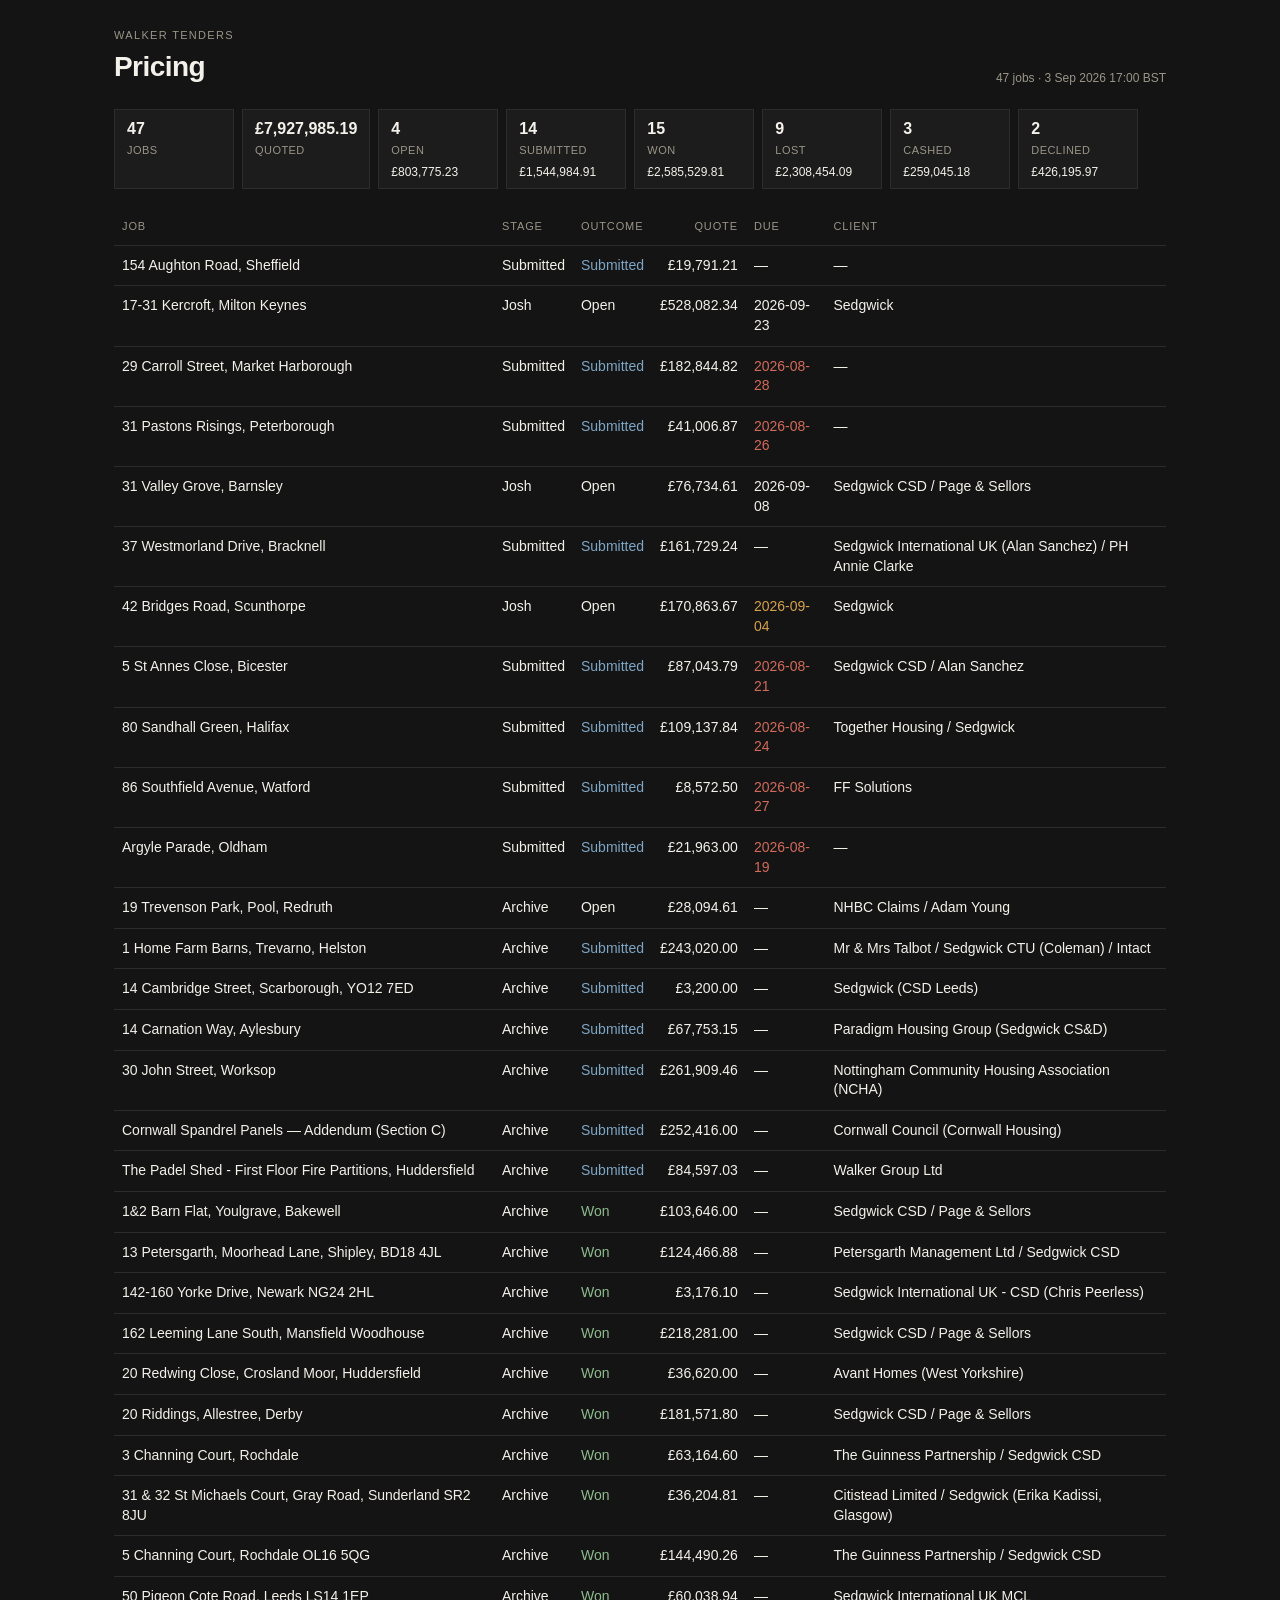
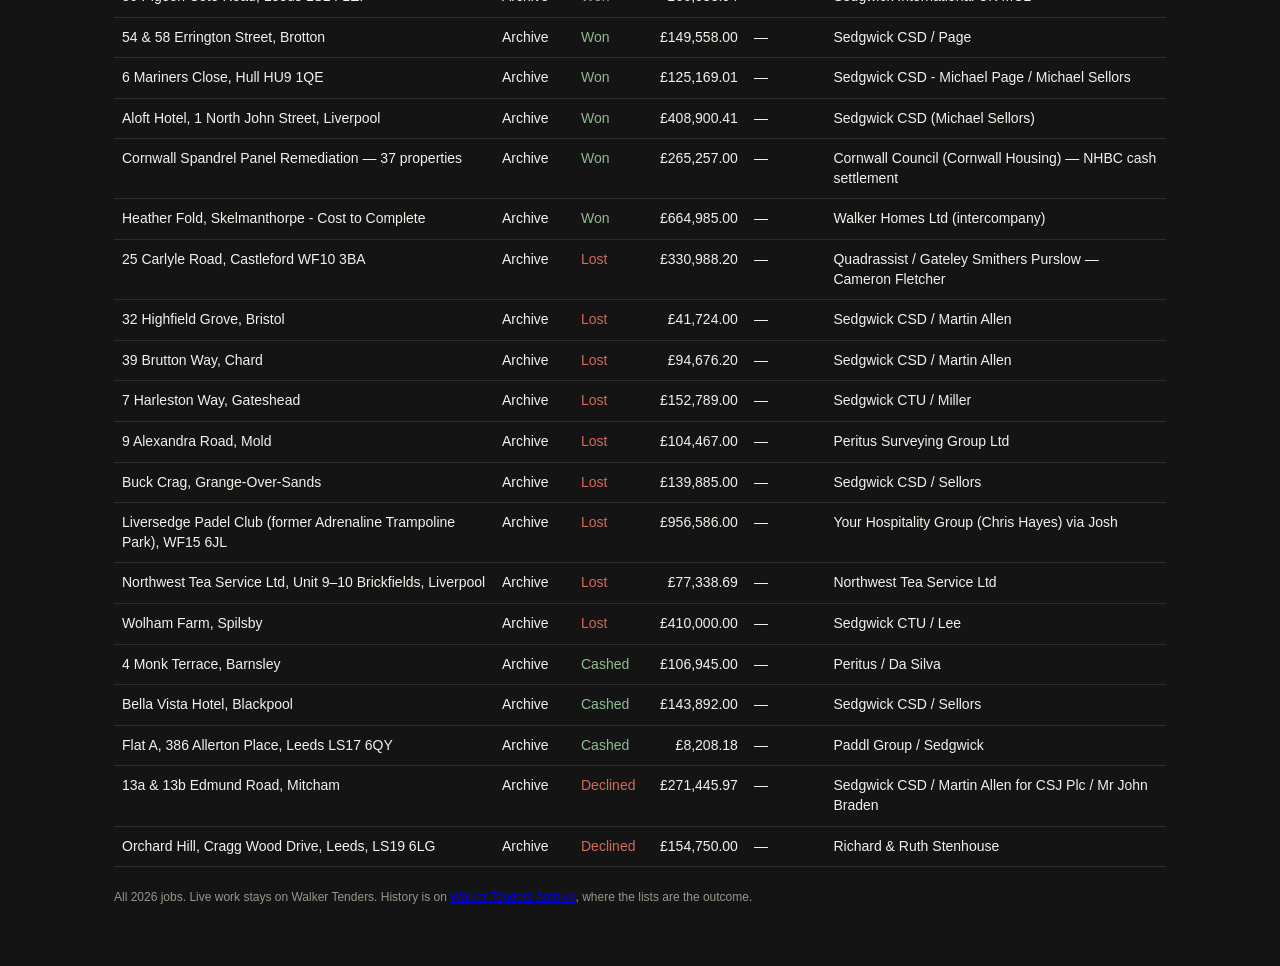
==== commit 31281eb4: "tracker sync update" ====
--- a/dashboard.html
+++ b/dashboard.html
@@ -3,13 +3,13 @@
 <link rel="stylesheet" href="./dashboard.css?v=4">
 </head><body><div class="wrap">
 <header><div><p class="kicker">Walker Tenders</p><h1>Pricing</h1></div>
-<p class="stamp">47 jobs · 3 Sep 2026 15:00 BST</p></header>
+<p class="stamp">47 jobs · 3 Sep 2026 17:00 BST</p></header>
 <section class="chips">
-<div class="chip"><b>47</b><span>Jobs</span></div><div class="chip"><b>£7,932,075.54</b><span>Quoted</span></div><div class="chip"><b>4</b><span>Open</span><em>£807,865.58</em></div><div class="chip"><b>14</b><span>Submitted</span><em>£1,544,984.91</em></div><div class="chip"><b>15</b><span>Won</span><em>£2,585,529.81</em></div><div class="chip"><b>9</b><span>Lost</span><em>£2,308,454.09</em></div><div class="chip"><b>3</b><span>Cashed</span><em>£259,045.18</em></div><div class="chip"><b>2</b><span>Declined</span><em>£426,195.97</em></div>
+<div class="chip"><b>47</b><span>Jobs</span></div><div class="chip"><b>£7,927,985.19</b><span>Quoted</span></div><div class="chip"><b>4</b><span>Open</span><em>£803,775.23</em></div><div class="chip"><b>14</b><span>Submitted</span><em>£1,544,984.91</em></div><div class="chip"><b>15</b><span>Won</span><em>£2,585,529.81</em></div><div class="chip"><b>9</b><span>Lost</span><em>£2,308,454.09</em></div><div class="chip"><b>3</b><span>Cashed</span><em>£259,045.18</em></div><div class="chip"><b>2</b><span>Declined</span><em>£426,195.97</em></div>
 </section>
 <table><thead><tr><th>Job</th><th>Stage</th><th>Outcome</th><th class="num">Quote</th><th>Due</th><th>Client</th></tr></thead>
 <tbody>
-<tr><td><a href="https://trello.com/c/3ufrl5sM/4-154-aughton-road-sheffield" target="_blank" rel="noreferrer">154 Aughton Road, Sheffield</a></td><td>Submitted</td><td class="out-Submitted">Submitted</td><td class="num">£19,791.21</td><td class="">—</td><td>—</td></tr><tr><td><a href="https://trello.com/c/llThznUl/51-17-31-kercroft-milton-keynes" target="_blank" rel="noreferrer">17-31 Kercroft, Milton Keynes</a></td><td>Josh</td><td class="out-Open">Open</td><td class="num">£528,082.34</td><td class="">2026-09-23</td><td>Sedgwick</td></tr><tr><td><a href="https://trello.com/c/xWZ6ursN/6-29-carroll-street-market-harborough" target="_blank" rel="noreferrer">29 Carroll Street, Market Harborough</a></td><td>Submitted</td><td class="out-Submitted">Submitted</td><td class="num">£182,844.82</td><td class="due-over">2026-08-28</td><td>—</td></tr><tr><td><a href="https://trello.com/c/Mzgj6ggt/2-31-pastons-risings-peterborough" target="_blank" rel="noreferrer">31 Pastons Risings, Peterborough</a></td><td>Submitted</td><td class="out-Submitted">Submitted</td><td class="num">£41,006.87</td><td class="due-over">2026-08-26</td><td>—</td></tr><tr><td><a href="https://trello.com/c/rOwXVcYZ/7-31-valley-grove-barnsley" target="_blank" rel="noreferrer">31 Valley Grove, Barnsley</a></td><td>Josh</td><td class="out-Open">Open</td><td class="num">£76,734.61</td><td class="">2026-09-08</td><td>Sedgwick CSD / Page & Sellors</td></tr><tr><td><a href="https://trello.com/c/ZadFQH8z/48-37-westmorland-drive-bracknell" target="_blank" rel="noreferrer">37 Westmorland Drive, Bracknell</a></td><td>Submitted</td><td class="out-Submitted">Submitted</td><td class="num">£161,729.24</td><td class="">—</td><td>Sedgwick International UK (Alan Sanchez) / PH Annie Clarke</td></tr><tr><td><a href="https://trello.com/c/fkWSbAab/50-42-bridges-road-scunthorpe" target="_blank" rel="noreferrer">42 Bridges Road, Scunthorpe</a></td><td>Josh</td><td class="out-Open">Open</td><td class="num">£174,954.02</td><td class="due-soon">2026-09-04</td><td>Sedgwick</td></tr><tr><td><a href="https://trello.com/c/e5wQ8ejt/3-5-st-annes-close-bicester" target="_blank" rel="noreferrer">5 St Annes Close, Bicester</a></td><td>Submitted</td><td class="out-Submitted">Submitted</td><td class="num">£87,043.79</td><td class="due-over">2026-08-21</td><td>Sedgwick CSD / Alan Sanchez</td></tr><tr><td><a href="https://trello.com/c/WItIySVe/47-80-sandhall-green-halifax" target="_blank" rel="noreferrer">80 Sandhall Green, Halifax</a></td><td>Submitted</td><td class="out-Submitted">Submitted</td><td class="num">£109,137.84</td><td class="due-over">2026-08-24</td><td>Together Housing / Sedgwick</td></tr><tr><td><a href="https://trello.com/c/RlfihSGy/49-86-southfield-avenue-watford" target="_blank" rel="noreferrer">86 Southfield Avenue, Watford</a></td><td>Submitted</td><td class="out-Submitted">Submitted</td><td class="num">£8,572.50</td><td class="due-over">2026-08-27</td><td>FF Solutions</td></tr><tr><td><a href="https://trello.com/c/aFPp6f9S/5-argyle-parade-oldham" target="_blank" rel="noreferrer">Argyle Parade, Oldham</a></td><td>Submitted</td><td class="out-Submitted">Submitted</td><td class="num">£21,963.00</td><td class="due-over">2026-08-19</td><td>—</td></tr><tr><td><a href="https://trello.com/c/bYIxk4LG/14-19-trevenson-park-pool-redruth" target="_blank" rel="noreferrer">19 Trevenson Park, Pool, Redruth</a></td><td>Archive</td><td class="out-Open">Open</td><td class="num">£28,094.61</td><td class="">—</td><td>NHBC Claims / Adam Young</td></tr><tr><td><a href="https://trello.com/c/anhwfIKf/24-1-home-farm-barns-trevarno-helston" target="_blank" rel="noreferrer">1 Home Farm Barns, Trevarno, Helston</a></td><td>Archive</td><td class="out-Submitted">Submitted</td><td class="num">£243,020.00</td><td class="">—</td><td>Mr & Mrs Talbot / Sedgwick CTU (Coleman) / Intact</td></tr><tr><td><a href="https://trello.com/c/i2Pv232R/35-14-cambridge-street-scarborough-yo12-7ed" target="_blank" rel="noreferrer">14 Cambridge Street, Scarborough, YO12 7ED</a></td><td>Archive</td><td class="out-Submitted">Submitted</td><td class="num">£3,200.00</td><td class="">—</td><td>Sedgwick (CSD Leeds)</td></tr><tr><td><a href="https://trello.com/c/JtfQjhIz/34-14-carnation-way-aylesbury" target="_blank" rel="noreferrer">14 Carnation Way, Aylesbury</a></td><td>Archive</td><td class="out-Submitted">Submitted</td><td class="num">£67,753.15</td><td class="">—</td><td>Paradigm Housing Group (Sedgwick CS&D)</td></tr><tr><td><a href="https://trello.com/c/IB7iQY9c/28-30-john-street-worksop" target="_blank" rel="noreferrer">30 John Street, Worksop</a></td><td>Archive</td><td class="out-Submitted">Submitted</td><td class="num">£261,909.46</td><td class="">—</td><td>Nottingham Community Housing Association (NCHA)</td></tr><tr><td><a href="https://trello.com/c/2DuR4Il8/26-cornwall-spandrel-panels-addendum-section-c" target="_blank" rel="noreferrer">Cornwall Spandrel Panels — Addendum (Section C)</a></td><td>Archive</td><td class="out-Submitted">Submitted</td><td class="num">£252,416.00</td><td class="">—</td><td>Cornwall Council (Cornwall Housing)</td></tr><tr><td><a href="https://trello.com/c/xPTmonhB/32-the-padel-shed-first-floor-fire-partitions-huddersfield" target="_blank" rel="noreferrer">The Padel Shed - First Floor Fire Partitions, Huddersfield</a></td><td>Archive</td><td class="out-Submitted">Submitted</td><td class="num">£84,597.03</td><td class="">—</td><td>Walker Group Ltd</td></tr><tr><td><a href="https://trello.com/c/bKOda6Ll/16-12-barn-flat-youlgrave-bakewell" target="_blank" rel="noreferrer">1&2 Barn Flat, Youlgrave, Bakewell</a></td><td>Archive</td><td class="out-Won">Won</td><td class="num">£103,646.00</td><td class="">—</td><td>Sedgwick CSD / Page & Sellors</td></tr><tr><td><a href="https://trello.com/c/gCSpWxi1/27-13-petersgarth-moorhead-lane-shipley-bd18-4jl" target="_blank" rel="noreferrer">13 Petersgarth, Moorhead Lane, Shipley, BD18 4JL</a></td><td>Archive</td><td class="out-Won">Won</td><td class="num">£124,466.88</td><td class="">—</td><td>Petersgarth Management Ltd / Sedgwick CSD</td></tr><tr><td><a href="https://trello.com/c/6cCgyned/37-142-160-yorke-drive-newark-ng24-2hl" target="_blank" rel="noreferrer">142-160 Yorke Drive, Newark NG24 2HL</a></td><td>Archive</td><td class="out-Won">Won</td><td class="num">£3,176.10</td><td class="">—</td><td>Sedgwick International UK - CSD (Chris Peerless)</td></tr><tr><td><a href="https://trello.com/c/9I9qZb7o/13-162-leeming-lane-south-mansfield-woodhouse" target="_blank" rel="noreferrer">162 Leeming Lane South, Mansfield Woodhouse</a></td><td>Archive</td><td class="out-Won">Won</td><td class="num">£218,281.00</td><td class="">—</td><td>Sedgwick CSD / Page & Sellors</td></tr><tr><td><a href="https://trello.com/c/gqocP8t3/6-20-redwing-close-crosland-moor-huddersfield" target="_blank" rel="noreferrer">20 Redwing Close, Crosland Moor, Huddersfield</a></td><td>Archive</td><td class="out-Won">Won</td><td class="num">£36,620.00</td><td class="">—</td><td>Avant Homes (West Yorkshire)</td></tr><tr><td><a href="https://trello.com/c/YRGzIAOj/23-20-riddings-allestree-derby" target="_blank" rel="noreferrer">20 Riddings, Allestree, Derby</a></td><td>Archive</td><td class="out-Won">Won</td><td class="num">£181,571.80</td><td class="">—</td><td>Sedgwick CSD / Page & Sellors</td></tr><tr><td><a href="https://trello.com/c/MBelQI81/33-3-channing-court-rochdale" target="_blank" rel="noreferrer">3 Channing Court, Rochdale</a></td><td>Archive</td><td class="out-Won">Won</td><td class="num">£63,164.60</td><td class="">—</td><td>The Guinness Partnership / Sedgwick CSD</td></tr><tr><td><a href="https://trello.com/c/jozKvtXG/25-31-32-st-michaels-court-gray-road-sunderland-sr2-8ju" target="_blank" rel="noreferrer">31 & 32 St Michaels Court, Gray Road, Sunderland SR2 8JU</a></td><td>Archive</td><td class="out-Won">Won</td><td class="num">£36,204.81</td><td class="">—</td><td>Citistead Limited / Sedgwick (Erika Kadissi, Glasgow)</td></tr><tr><td><a href="https://trello.com/c/FumJPWSe/15-5-channing-court-rochdale-ol16-5qg" target="_blank" rel="noreferrer">5 Channing Court, Rochdale OL16 5QG</a></td><td>Archive</td><td class="out-Won">Won</td><td class="num">£144,490.26</td><td class="">—</td><td>The Guinness Partnership / Sedgwick CSD</td></tr><tr><td><a href="https://trello.com/c/3Vz1MovE/30-50-pigeon-cote-road-leeds-ls14-1ep" target="_blank" rel="noreferrer">50 Pigeon Cote Road, Leeds LS14 1EP</a></td><td>Archive</td><td class="out-Won">Won</td><td class="num">£60,038.94</td><td class="">—</td><td>Sedgwick International UK MCL</td></tr><tr><td><a href="https://trello.com/c/EMlyivy0/9-54-58-errington-street-brotton" target="_blank" rel="noreferrer">54 & 58 Errington Street, Brotton</a></td><td>Archive</td><td class="out-Won">Won</td><td class="num">£149,558.00</td><td class="">—</td><td>Sedgwick CSD / Page</td></tr><tr><td><a href="https://trello.com/c/kLe8FHAw/8-6-mariners-close-hull-hu9-1qe" target="_blank" rel="noreferrer">6 Mariners Close, Hull HU9 1QE</a></td><td>Archive</td><td class="out-Won">Won</td><td class="num">£125,169.01</td><td class="">—</td><td>Sedgwick CSD - Michael Page / Michael Sellors</td></tr><tr><td><a href="https://trello.com/c/2s62MV5p/10-aloft-hotel-1-north-john-street-liverpool" target="_blank" rel="noreferrer">Aloft Hotel, 1 North John Street, Liverpool</a></td><td>Archive</td><td class="out-Won">Won</td><td class="num">£408,900.41</td><td class="">—</td><td>Sedgwick CSD (Michael Sellors)</td></tr><tr><td><a href="https://trello.com/c/s1jipo0H/17-cornwall-spandrel-panel-remediation-37-properties" target="_blank" rel="noreferrer">Cornwall Spandrel Panel Remediation — 37 properties</a></td><td>Archive</td><td class="out-Won">Won</td><td class="num">£265,257.00</td><td class="">—</td><td>Cornwall Council (Cornwall Housing) — NHBC cash settlement</td></tr><tr><td><a href="https://trello.com/c/ltWS5zLq/31-heather-fold-skelmanthorpe-cost-to-complete" target="_blank" rel="noreferrer">Heather Fold, Skelmanthorpe - Cost to Complete</a></td><td>Archive</td><td class="out-Won">Won</td><td class="num">£664,985.00</td><td class="">—</td><td>Walker Homes Ltd (intercompany)</td></tr><tr><td><a href="https://trello.com/c/GXdSZIfy/21-25-carlyle-road-castleford-wf10-3ba" target="_blank" rel="noreferrer">25 Carlyle Road, Castleford WF10 3BA</a></td><td>Archive</td><td class="out-Lost">Lost</td><td class="num">£330,988.20</td><td class="">—</td><td>Quadrassist / Gateley Smithers Purslow — Cameron Fletcher</td></tr><tr><td><a href="https://trello.com/c/Y1OqbGJI/20-32-highfield-grove-bristol" target="_blank" rel="noreferrer">32 Highfield Grove, Bristol</a></td><td>Archive</td><td class="out-Lost">Lost</td><td class="num">£41,724.00</td><td class="">—</td><td>Sedgwick CSD / Martin Allen</td></tr><tr><td><a href="https://trello.com/c/NOX21SIo/18-39-brutton-way-chard" target="_blank" rel="noreferrer">39 Brutton Way, Chard</a></td><td>Archive</td><td class="out-Lost">Lost</td><td class="num">£94,676.20</td><td class="">—</td><td>Sedgwick CSD / Martin Allen</td></tr><tr><td><a href="https://trello.com/c/2WrLKvX1/4-7-harleston-way-gateshead" target="_blank" rel="noreferrer">7 Harleston Way, Gateshead</a></td><td>Archive</td><td class="out-Lost">Lost</td><td class="num">£152,789.00</td><td class="">—</td><td>Sedgwick CTU / Miller</td></tr><tr><td><a href="https://trello.com/c/4ul37lkn/5-9-alexandra-road-mold" target="_blank" rel="noreferrer">9 Alexandra Road, Mold</a></td><td>Archive</td><td class="out-Lost">Lost</td><td class="num">£104,467.00</td><td class="">—</td><td>Peritus Surveying Group Ltd</td></tr><tr><td><a href="https://trello.com/c/FmyrWGWJ/3-buck-crag-grange-over-sands" target="_blank" rel="noreferrer">Buck Crag, Grange-Over-Sands</a></td><td>Archive</td><td class="out-Lost">Lost</td><td class="num">£139,885.00</td><td class="">—</td><td>Sedgwick CSD / Sellors</td></tr><tr><td><a href="https://trello.com/c/tG1RPkj6/22-liversedge-padel-club-former-adrenaline-trampoline-park-wf15-6jl" target="_blank" rel="noreferrer">Liversedge Padel Club (former Adrenaline Trampoline Park), WF15 6JL</a></td><td>Archive</td><td class="out-Lost">Lost</td><td class="num">£956,586.00</td><td class="">—</td><td>Your Hospitality Group (Chris Hayes) via Josh</td></tr><tr><td><a href="https://trello.com/c/XIxcJaAh/29-northwest-tea-service-ltd-unit-9-10-brickfields-liverpool" target="_blank" rel="noreferrer">Northwest Tea Service Ltd, Unit 9–10 Brickfields, Liverpool</a></td><td>Archive</td><td class="out-Lost">Lost</td><td class="num">£77,338.69</td><td class="">—</td><td>Northwest Tea Service Ltd</td></tr><tr><td><a href="https://trello.com/c/Hg3vfbA3/2-wolham-farm-spilsby" target="_blank" rel="noreferrer">Wolham Farm, Spilsby</a></td><td>Archive</td><td class="out-Lost">Lost</td><td class="num">£410,000.00</td><td class="">—</td><td>Sedgwick CTU / Lee</td></tr><tr><td><a href="https://trello.com/c/nQVsU2JN/1-4-monk-terrace-barnsley" target="_blank" rel="noreferrer">4 Monk Terrace, Barnsley</a></td><td>Archive</td><td class="out-Cashed">Cashed</td><td class="num">£106,945.00</td><td class="">—</td><td>Peritus / Da Silva</td></tr><tr><td><a href="https://trello.com/c/b5xw8yFC/12-bella-vista-hotel-blackpool" target="_blank" rel="noreferrer">Bella Vista Hotel, Blackpool</a></td><td>Archive</td><td class="out-Cashed">Cashed</td><td class="num">£143,892.00</td><td class="">—</td><td>Sedgwick CSD / Sellors</td></tr><tr><td><a href="https://trello.com/c/29wDE8Kq/7-flat-a-386-allerton-place-leeds-ls17-6qy" target="_blank" rel="noreferrer">Flat A, 386 Allerton Place, Leeds LS17 6QY</a></td><td>Archive</td><td class="out-Cashed">Cashed</td><td class="num">£8,208.18</td><td class="">—</td><td>Paddl Group / Sedgwick</td></tr><tr><td><a href="https://trello.com/c/qSsSw9gB/19-13a-13b-edmund-road-mitcham" target="_blank" rel="noreferrer">13a & 13b Edmund Road, Mitcham</a></td><td>Archive</td><td class="out-Declined">Declined</td><td class="num">£271,445.97</td><td class="">—</td><td>Sedgwick CSD / Martin Allen for CSJ Plc / Mr John Braden</td></tr><tr><td><a href="https://trello.com/c/aYnHvlMi/11-orchard-hill-cragg-wood-drive-leeds-ls19-6lg" target="_blank" rel="noreferrer">Orchard Hill, Cragg Wood Drive, Leeds, LS19 6LG</a></td><td>Archive</td><td class="out-Declined">Declined</td><td class="num">£154,750.00</td><td class="">—</td><td>Richard & Ruth Stenhouse</td></tr>
+<tr><td><a href="https://trello.com/c/3ufrl5sM/4-154-aughton-road-sheffield" target="_blank" rel="noreferrer">154 Aughton Road, Sheffield</a></td><td>Submitted</td><td class="out-Submitted">Submitted</td><td class="num">£19,791.21</td><td class="">—</td><td>—</td></tr><tr><td><a href="https://trello.com/c/llThznUl/51-17-31-kercroft-milton-keynes" target="_blank" rel="noreferrer">17-31 Kercroft, Milton Keynes</a></td><td>Josh</td><td class="out-Open">Open</td><td class="num">£528,082.34</td><td class="">2026-09-23</td><td>Sedgwick</td></tr><tr><td><a href="https://trello.com/c/xWZ6ursN/6-29-carroll-street-market-harborough" target="_blank" rel="noreferrer">29 Carroll Street, Market Harborough</a></td><td>Submitted</td><td class="out-Submitted">Submitted</td><td class="num">£182,844.82</td><td class="due-over">2026-08-28</td><td>—</td></tr><tr><td><a href="https://trello.com/c/Mzgj6ggt/2-31-pastons-risings-peterborough" target="_blank" rel="noreferrer">31 Pastons Risings, Peterborough</a></td><td>Submitted</td><td class="out-Submitted">Submitted</td><td class="num">£41,006.87</td><td class="due-over">2026-08-26</td><td>—</td></tr><tr><td><a href="https://trello.com/c/rOwXVcYZ/7-31-valley-grove-barnsley" target="_blank" rel="noreferrer">31 Valley Grove, Barnsley</a></td><td>Josh</td><td class="out-Open">Open</td><td class="num">£76,734.61</td><td class="">2026-09-08</td><td>Sedgwick CSD / Page & Sellors</td></tr><tr><td><a href="https://trello.com/c/ZadFQH8z/48-37-westmorland-drive-bracknell" target="_blank" rel="noreferrer">37 Westmorland Drive, Bracknell</a></td><td>Submitted</td><td class="out-Submitted">Submitted</td><td class="num">£161,729.24</td><td class="">—</td><td>Sedgwick International UK (Alan Sanchez) / PH Annie Clarke</td></tr><tr><td><a href="https://trello.com/c/fkWSbAab/50-42-bridges-road-scunthorpe" target="_blank" rel="noreferrer">42 Bridges Road, Scunthorpe</a></td><td>Josh</td><td class="out-Open">Open</td><td class="num">£170,863.67</td><td class="due-soon">2026-09-04</td><td>Sedgwick</td></tr><tr><td><a href="https://trello.com/c/e5wQ8ejt/3-5-st-annes-close-bicester" target="_blank" rel="noreferrer">5 St Annes Close, Bicester</a></td><td>Submitted</td><td class="out-Submitted">Submitted</td><td class="num">£87,043.79</td><td class="due-over">2026-08-21</td><td>Sedgwick CSD / Alan Sanchez</td></tr><tr><td><a href="https://trello.com/c/WItIySVe/47-80-sandhall-green-halifax" target="_blank" rel="noreferrer">80 Sandhall Green, Halifax</a></td><td>Submitted</td><td class="out-Submitted">Submitted</td><td class="num">£109,137.84</td><td class="due-over">2026-08-24</td><td>Together Housing / Sedgwick</td></tr><tr><td><a href="https://trello.com/c/RlfihSGy/49-86-southfield-avenue-watford" target="_blank" rel="noreferrer">86 Southfield Avenue, Watford</a></td><td>Submitted</td><td class="out-Submitted">Submitted</td><td class="num">£8,572.50</td><td class="due-over">2026-08-27</td><td>FF Solutions</td></tr><tr><td><a href="https://trello.com/c/aFPp6f9S/5-argyle-parade-oldham" target="_blank" rel="noreferrer">Argyle Parade, Oldham</a></td><td>Submitted</td><td class="out-Submitted">Submitted</td><td class="num">£21,963.00</td><td class="due-over">2026-08-19</td><td>—</td></tr><tr><td><a href="https://trello.com/c/bYIxk4LG/14-19-trevenson-park-pool-redruth" target="_blank" rel="noreferrer">19 Trevenson Park, Pool, Redruth</a></td><td>Archive</td><td class="out-Open">Open</td><td class="num">£28,094.61</td><td class="">—</td><td>NHBC Claims / Adam Young</td></tr><tr><td><a href="https://trello.com/c/anhwfIKf/24-1-home-farm-barns-trevarno-helston" target="_blank" rel="noreferrer">1 Home Farm Barns, Trevarno, Helston</a></td><td>Archive</td><td class="out-Submitted">Submitted</td><td class="num">£243,020.00</td><td class="">—</td><td>Mr & Mrs Talbot / Sedgwick CTU (Coleman) / Intact</td></tr><tr><td><a href="https://trello.com/c/i2Pv232R/35-14-cambridge-street-scarborough-yo12-7ed" target="_blank" rel="noreferrer">14 Cambridge Street, Scarborough, YO12 7ED</a></td><td>Archive</td><td class="out-Submitted">Submitted</td><td class="num">£3,200.00</td><td class="">—</td><td>Sedgwick (CSD Leeds)</td></tr><tr><td><a href="https://trello.com/c/JtfQjhIz/34-14-carnation-way-aylesbury" target="_blank" rel="noreferrer">14 Carnation Way, Aylesbury</a></td><td>Archive</td><td class="out-Submitted">Submitted</td><td class="num">£67,753.15</td><td class="">—</td><td>Paradigm Housing Group (Sedgwick CS&D)</td></tr><tr><td><a href="https://trello.com/c/IB7iQY9c/28-30-john-street-worksop" target="_blank" rel="noreferrer">30 John Street, Worksop</a></td><td>Archive</td><td class="out-Submitted">Submitted</td><td class="num">£261,909.46</td><td class="">—</td><td>Nottingham Community Housing Association (NCHA)</td></tr><tr><td><a href="https://trello.com/c/2DuR4Il8/26-cornwall-spandrel-panels-addendum-section-c" target="_blank" rel="noreferrer">Cornwall Spandrel Panels — Addendum (Section C)</a></td><td>Archive</td><td class="out-Submitted">Submitted</td><td class="num">£252,416.00</td><td class="">—</td><td>Cornwall Council (Cornwall Housing)</td></tr><tr><td><a href="https://trello.com/c/xPTmonhB/32-the-padel-shed-first-floor-fire-partitions-huddersfield" target="_blank" rel="noreferrer">The Padel Shed - First Floor Fire Partitions, Huddersfield</a></td><td>Archive</td><td class="out-Submitted">Submitted</td><td class="num">£84,597.03</td><td class="">—</td><td>Walker Group Ltd</td></tr><tr><td><a href="https://trello.com/c/bKOda6Ll/16-12-barn-flat-youlgrave-bakewell" target="_blank" rel="noreferrer">1&2 Barn Flat, Youlgrave, Bakewell</a></td><td>Archive</td><td class="out-Won">Won</td><td class="num">£103,646.00</td><td class="">—</td><td>Sedgwick CSD / Page & Sellors</td></tr><tr><td><a href="https://trello.com/c/gCSpWxi1/27-13-petersgarth-moorhead-lane-shipley-bd18-4jl" target="_blank" rel="noreferrer">13 Petersgarth, Moorhead Lane, Shipley, BD18 4JL</a></td><td>Archive</td><td class="out-Won">Won</td><td class="num">£124,466.88</td><td class="">—</td><td>Petersgarth Management Ltd / Sedgwick CSD</td></tr><tr><td><a href="https://trello.com/c/6cCgyned/37-142-160-yorke-drive-newark-ng24-2hl" target="_blank" rel="noreferrer">142-160 Yorke Drive, Newark NG24 2HL</a></td><td>Archive</td><td class="out-Won">Won</td><td class="num">£3,176.10</td><td class="">—</td><td>Sedgwick International UK - CSD (Chris Peerless)</td></tr><tr><td><a href="https://trello.com/c/9I9qZb7o/13-162-leeming-lane-south-mansfield-woodhouse" target="_blank" rel="noreferrer">162 Leeming Lane South, Mansfield Woodhouse</a></td><td>Archive</td><td class="out-Won">Won</td><td class="num">£218,281.00</td><td class="">—</td><td>Sedgwick CSD / Page & Sellors</td></tr><tr><td><a href="https://trello.com/c/gqocP8t3/6-20-redwing-close-crosland-moor-huddersfield" target="_blank" rel="noreferrer">20 Redwing Close, Crosland Moor, Huddersfield</a></td><td>Archive</td><td class="out-Won">Won</td><td class="num">£36,620.00</td><td class="">—</td><td>Avant Homes (West Yorkshire)</td></tr><tr><td><a href="https://trello.com/c/YRGzIAOj/23-20-riddings-allestree-derby" target="_blank" rel="noreferrer">20 Riddings, Allestree, Derby</a></td><td>Archive</td><td class="out-Won">Won</td><td class="num">£181,571.80</td><td class="">—</td><td>Sedgwick CSD / Page & Sellors</td></tr><tr><td><a href="https://trello.com/c/MBelQI81/33-3-channing-court-rochdale" target="_blank" rel="noreferrer">3 Channing Court, Rochdale</a></td><td>Archive</td><td class="out-Won">Won</td><td class="num">£63,164.60</td><td class="">—</td><td>The Guinness Partnership / Sedgwick CSD</td></tr><tr><td><a href="https://trello.com/c/jozKvtXG/25-31-32-st-michaels-court-gray-road-sunderland-sr2-8ju" target="_blank" rel="noreferrer">31 & 32 St Michaels Court, Gray Road, Sunderland SR2 8JU</a></td><td>Archive</td><td class="out-Won">Won</td><td class="num">£36,204.81</td><td class="">—</td><td>Citistead Limited / Sedgwick (Erika Kadissi, Glasgow)</td></tr><tr><td><a href="https://trello.com/c/FumJPWSe/15-5-channing-court-rochdale-ol16-5qg" target="_blank" rel="noreferrer">5 Channing Court, Rochdale OL16 5QG</a></td><td>Archive</td><td class="out-Won">Won</td><td class="num">£144,490.26</td><td class="">—</td><td>The Guinness Partnership / Sedgwick CSD</td></tr><tr><td><a href="https://trello.com/c/3Vz1MovE/30-50-pigeon-cote-road-leeds-ls14-1ep" target="_blank" rel="noreferrer">50 Pigeon Cote Road, Leeds LS14 1EP</a></td><td>Archive</td><td class="out-Won">Won</td><td class="num">£60,038.94</td><td class="">—</td><td>Sedgwick International UK MCL</td></tr><tr><td><a href="https://trello.com/c/EMlyivy0/9-54-58-errington-street-brotton" target="_blank" rel="noreferrer">54 & 58 Errington Street, Brotton</a></td><td>Archive</td><td class="out-Won">Won</td><td class="num">£149,558.00</td><td class="">—</td><td>Sedgwick CSD / Page</td></tr><tr><td><a href="https://trello.com/c/kLe8FHAw/8-6-mariners-close-hull-hu9-1qe" target="_blank" rel="noreferrer">6 Mariners Close, Hull HU9 1QE</a></td><td>Archive</td><td class="out-Won">Won</td><td class="num">£125,169.01</td><td class="">—</td><td>Sedgwick CSD - Michael Page / Michael Sellors</td></tr><tr><td><a href="https://trello.com/c/2s62MV5p/10-aloft-hotel-1-north-john-street-liverpool" target="_blank" rel="noreferrer">Aloft Hotel, 1 North John Street, Liverpool</a></td><td>Archive</td><td class="out-Won">Won</td><td class="num">£408,900.41</td><td class="">—</td><td>Sedgwick CSD (Michael Sellors)</td></tr><tr><td><a href="https://trello.com/c/s1jipo0H/17-cornwall-spandrel-panel-remediation-37-properties" target="_blank" rel="noreferrer">Cornwall Spandrel Panel Remediation — 37 properties</a></td><td>Archive</td><td class="out-Won">Won</td><td class="num">£265,257.00</td><td class="">—</td><td>Cornwall Council (Cornwall Housing) — NHBC cash settlement</td></tr><tr><td><a href="https://trello.com/c/ltWS5zLq/31-heather-fold-skelmanthorpe-cost-to-complete" target="_blank" rel="noreferrer">Heather Fold, Skelmanthorpe - Cost to Complete</a></td><td>Archive</td><td class="out-Won">Won</td><td class="num">£664,985.00</td><td class="">—</td><td>Walker Homes Ltd (intercompany)</td></tr><tr><td><a href="https://trello.com/c/GXdSZIfy/21-25-carlyle-road-castleford-wf10-3ba" target="_blank" rel="noreferrer">25 Carlyle Road, Castleford WF10 3BA</a></td><td>Archive</td><td class="out-Lost">Lost</td><td class="num">£330,988.20</td><td class="">—</td><td>Quadrassist / Gateley Smithers Purslow — Cameron Fletcher</td></tr><tr><td><a href="https://trello.com/c/Y1OqbGJI/20-32-highfield-grove-bristol" target="_blank" rel="noreferrer">32 Highfield Grove, Bristol</a></td><td>Archive</td><td class="out-Lost">Lost</td><td class="num">£41,724.00</td><td class="">—</td><td>Sedgwick CSD / Martin Allen</td></tr><tr><td><a href="https://trello.com/c/NOX21SIo/18-39-brutton-way-chard" target="_blank" rel="noreferrer">39 Brutton Way, Chard</a></td><td>Archive</td><td class="out-Lost">Lost</td><td class="num">£94,676.20</td><td class="">—</td><td>Sedgwick CSD / Martin Allen</td></tr><tr><td><a href="https://trello.com/c/2WrLKvX1/4-7-harleston-way-gateshead" target="_blank" rel="noreferrer">7 Harleston Way, Gateshead</a></td><td>Archive</td><td class="out-Lost">Lost</td><td class="num">£152,789.00</td><td class="">—</td><td>Sedgwick CTU / Miller</td></tr><tr><td><a href="https://trello.com/c/4ul37lkn/5-9-alexandra-road-mold" target="_blank" rel="noreferrer">9 Alexandra Road, Mold</a></td><td>Archive</td><td class="out-Lost">Lost</td><td class="num">£104,467.00</td><td class="">—</td><td>Peritus Surveying Group Ltd</td></tr><tr><td><a href="https://trello.com/c/FmyrWGWJ/3-buck-crag-grange-over-sands" target="_blank" rel="noreferrer">Buck Crag, Grange-Over-Sands</a></td><td>Archive</td><td class="out-Lost">Lost</td><td class="num">£139,885.00</td><td class="">—</td><td>Sedgwick CSD / Sellors</td></tr><tr><td><a href="https://trello.com/c/tG1RPkj6/22-liversedge-padel-club-former-adrenaline-trampoline-park-wf15-6jl" target="_blank" rel="noreferrer">Liversedge Padel Club (former Adrenaline Trampoline Park), WF15 6JL</a></td><td>Archive</td><td class="out-Lost">Lost</td><td class="num">£956,586.00</td><td class="">—</td><td>Your Hospitality Group (Chris Hayes) via Josh</td></tr><tr><td><a href="https://trello.com/c/XIxcJaAh/29-northwest-tea-service-ltd-unit-9-10-brickfields-liverpool" target="_blank" rel="noreferrer">Northwest Tea Service Ltd, Unit 9–10 Brickfields, Liverpool</a></td><td>Archive</td><td class="out-Lost">Lost</td><td class="num">£77,338.69</td><td class="">—</td><td>Northwest Tea Service Ltd</td></tr><tr><td><a href="https://trello.com/c/Hg3vfbA3/2-wolham-farm-spilsby" target="_blank" rel="noreferrer">Wolham Farm, Spilsby</a></td><td>Archive</td><td class="out-Lost">Lost</td><td class="num">£410,000.00</td><td class="">—</td><td>Sedgwick CTU / Lee</td></tr><tr><td><a href="https://trello.com/c/nQVsU2JN/1-4-monk-terrace-barnsley" target="_blank" rel="noreferrer">4 Monk Terrace, Barnsley</a></td><td>Archive</td><td class="out-Cashed">Cashed</td><td class="num">£106,945.00</td><td class="">—</td><td>Peritus / Da Silva</td></tr><tr><td><a href="https://trello.com/c/b5xw8yFC/12-bella-vista-hotel-blackpool" target="_blank" rel="noreferrer">Bella Vista Hotel, Blackpool</a></td><td>Archive</td><td class="out-Cashed">Cashed</td><td class="num">£143,892.00</td><td class="">—</td><td>Sedgwick CSD / Sellors</td></tr><tr><td><a href="https://trello.com/c/29wDE8Kq/7-flat-a-386-allerton-place-leeds-ls17-6qy" target="_blank" rel="noreferrer">Flat A, 386 Allerton Place, Leeds LS17 6QY</a></td><td>Archive</td><td class="out-Cashed">Cashed</td><td class="num">£8,208.18</td><td class="">—</td><td>Paddl Group / Sedgwick</td></tr><tr><td><a href="https://trello.com/c/qSsSw9gB/19-13a-13b-edmund-road-mitcham" target="_blank" rel="noreferrer">13a & 13b Edmund Road, Mitcham</a></td><td>Archive</td><td class="out-Declined">Declined</td><td class="num">£271,445.97</td><td class="">—</td><td>Sedgwick CSD / Martin Allen for CSJ Plc / Mr John Braden</td></tr><tr><td><a href="https://trello.com/c/aYnHvlMi/11-orchard-hill-cragg-wood-drive-leeds-ls19-6lg" target="_blank" rel="noreferrer">Orchard Hill, Cragg Wood Drive, Leeds, LS19 6LG</a></td><td>Archive</td><td class="out-Declined">Declined</td><td class="num">£154,750.00</td><td class="">—</td><td>Richard & Ruth Stenhouse</td></tr>
 </tbody></table>
 <p class="note">All 2026 jobs. Live work stays on Walker Tenders. History is on <a href="https://trello.com/b/XOrtwycE/walker-tenders-archive">Walker Tenders Archive</a>, where the lists are the outcome.</p>
 </div></body></html>
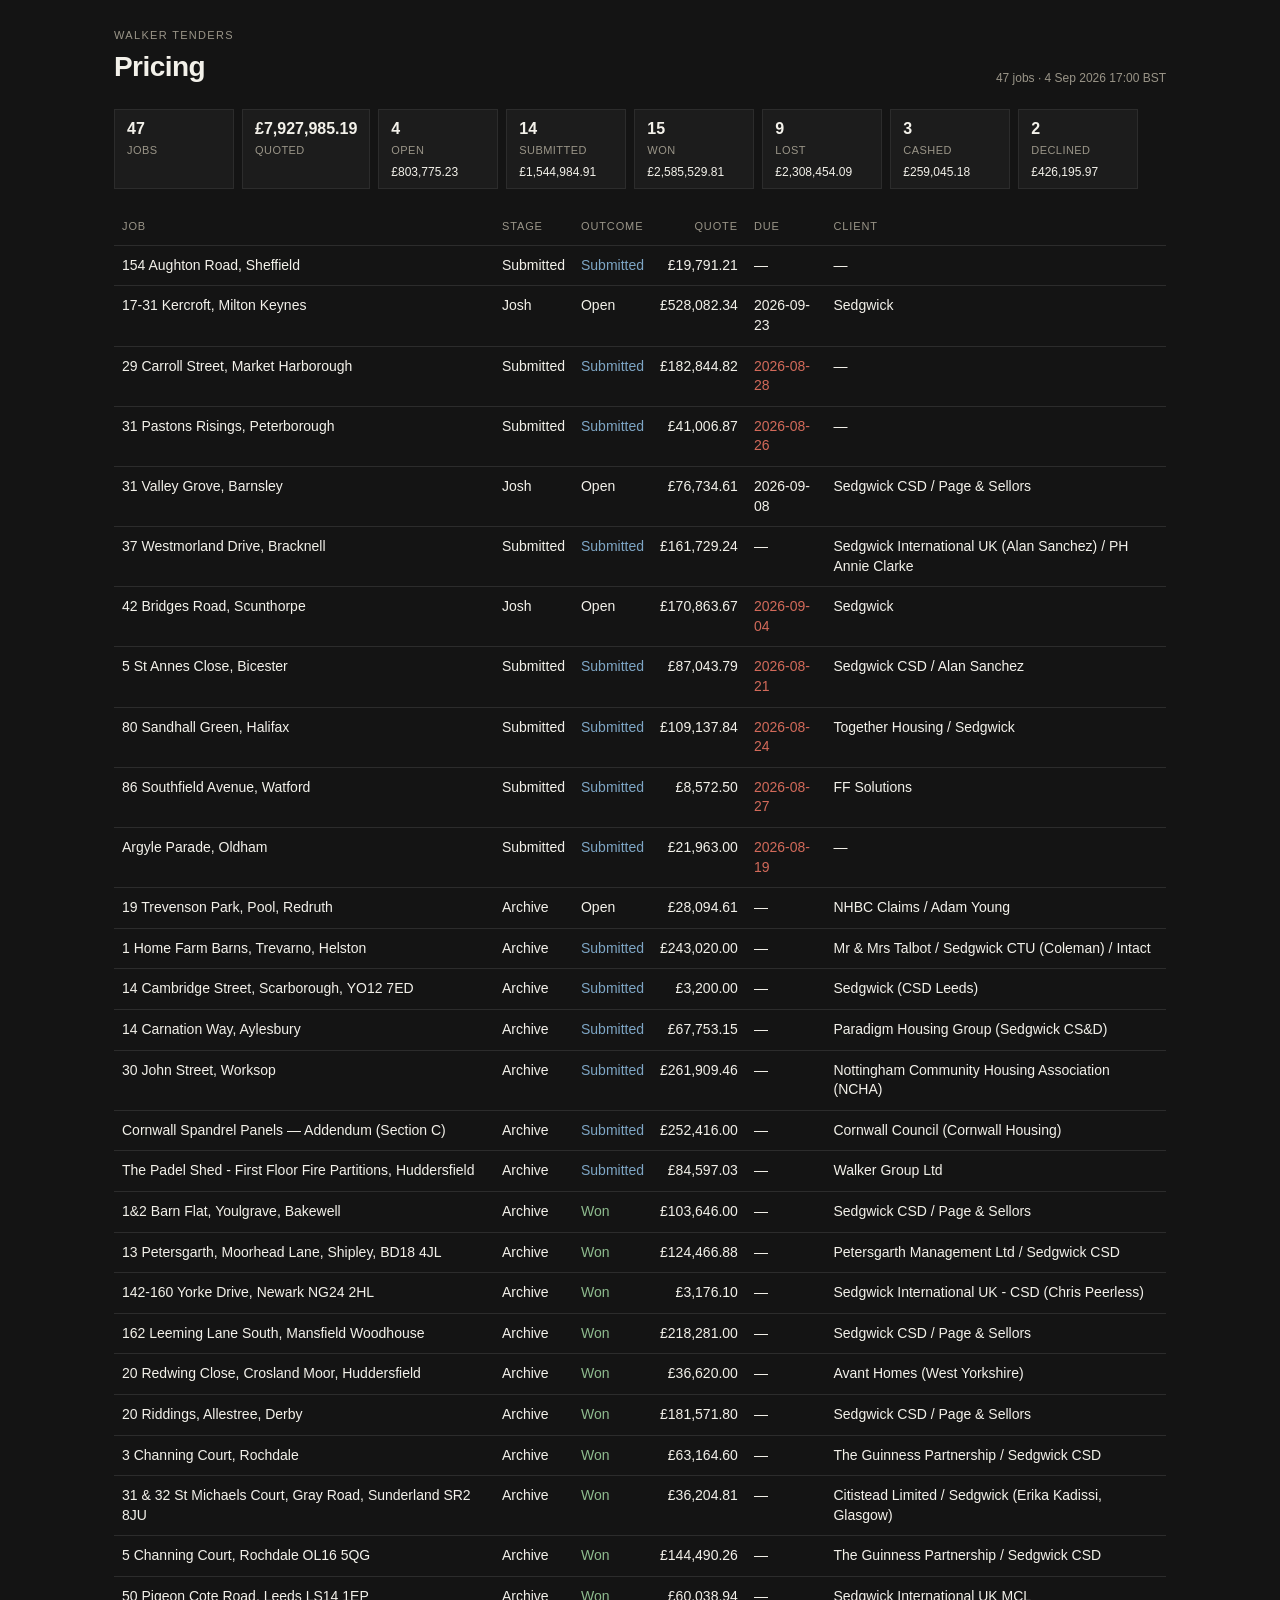
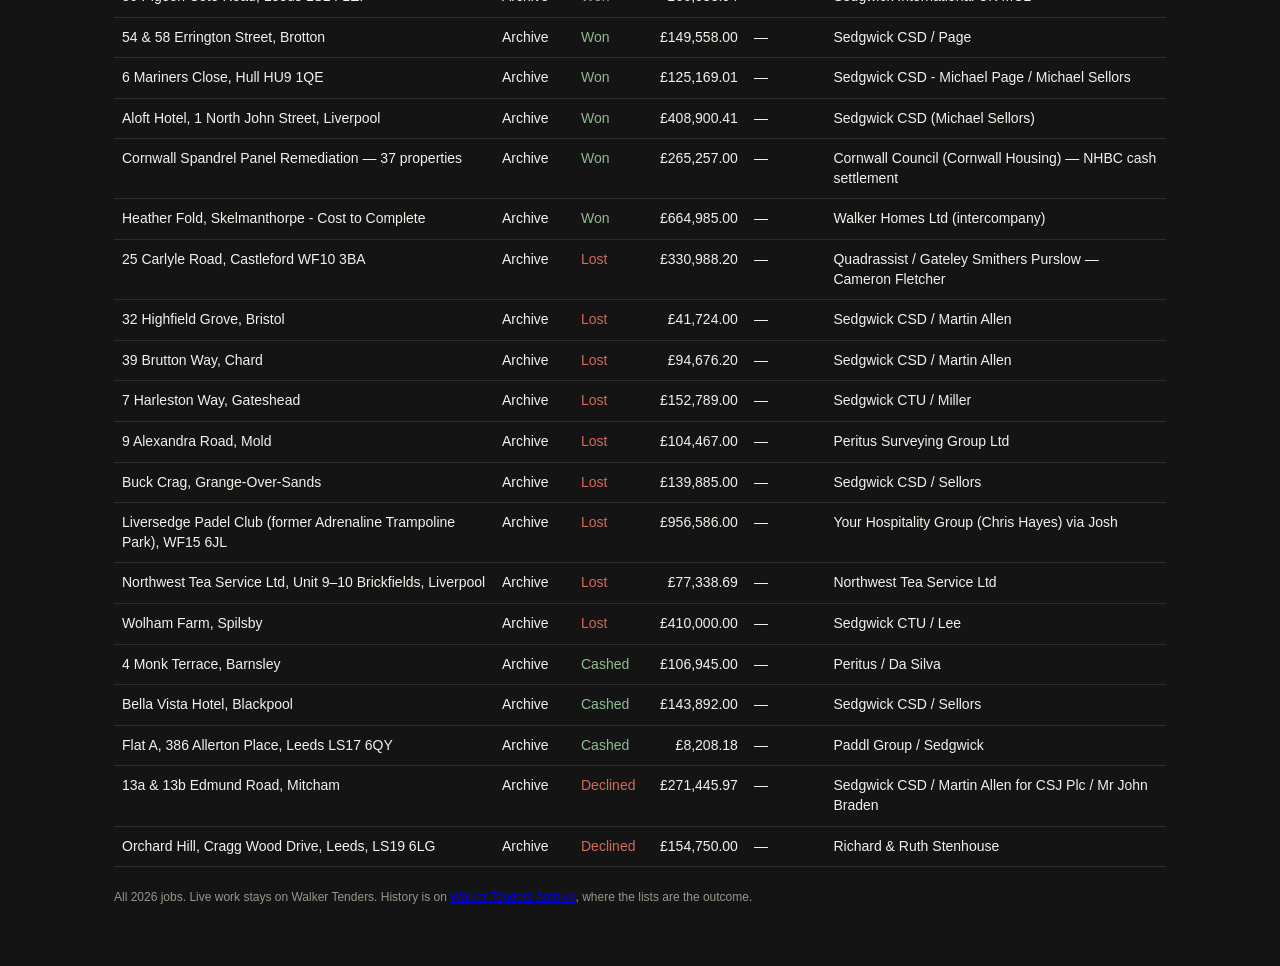
==== commit a7612095: "tracker sync update" ====
--- a/dashboard.html
+++ b/dashboard.html
@@ -3,13 +3,13 @@
 <link rel="stylesheet" href="./dashboard.css?v=4">
 </head><body><div class="wrap">
 <header><div><p class="kicker">Walker Tenders</p><h1>Pricing</h1></div>
-<p class="stamp">47 jobs · 3 Sep 2026 17:00 BST</p></header>
+<p class="stamp">47 jobs · 4 Sep 2026 17:00 BST</p></header>
 <section class="chips">
 <div class="chip"><b>47</b><span>Jobs</span></div><div class="chip"><b>£7,927,985.19</b><span>Quoted</span></div><div class="chip"><b>4</b><span>Open</span><em>£803,775.23</em></div><div class="chip"><b>14</b><span>Submitted</span><em>£1,544,984.91</em></div><div class="chip"><b>15</b><span>Won</span><em>£2,585,529.81</em></div><div class="chip"><b>9</b><span>Lost</span><em>£2,308,454.09</em></div><div class="chip"><b>3</b><span>Cashed</span><em>£259,045.18</em></div><div class="chip"><b>2</b><span>Declined</span><em>£426,195.97</em></div>
 </section>
 <table><thead><tr><th>Job</th><th>Stage</th><th>Outcome</th><th class="num">Quote</th><th>Due</th><th>Client</th></tr></thead>
 <tbody>
-<tr><td><a href="https://trello.com/c/3ufrl5sM/4-154-aughton-road-sheffield" target="_blank" rel="noreferrer">154 Aughton Road, Sheffield</a></td><td>Submitted</td><td class="out-Submitted">Submitted</td><td class="num">£19,791.21</td><td class="">—</td><td>—</td></tr><tr><td><a href="https://trello.com/c/llThznUl/51-17-31-kercroft-milton-keynes" target="_blank" rel="noreferrer">17-31 Kercroft, Milton Keynes</a></td><td>Josh</td><td class="out-Open">Open</td><td class="num">£528,082.34</td><td class="">2026-09-23</td><td>Sedgwick</td></tr><tr><td><a href="https://trello.com/c/xWZ6ursN/6-29-carroll-street-market-harborough" target="_blank" rel="noreferrer">29 Carroll Street, Market Harborough</a></td><td>Submitted</td><td class="out-Submitted">Submitted</td><td class="num">£182,844.82</td><td class="due-over">2026-08-28</td><td>—</td></tr><tr><td><a href="https://trello.com/c/Mzgj6ggt/2-31-pastons-risings-peterborough" target="_blank" rel="noreferrer">31 Pastons Risings, Peterborough</a></td><td>Submitted</td><td class="out-Submitted">Submitted</td><td class="num">£41,006.87</td><td class="due-over">2026-08-26</td><td>—</td></tr><tr><td><a href="https://trello.com/c/rOwXVcYZ/7-31-valley-grove-barnsley" target="_blank" rel="noreferrer">31 Valley Grove, Barnsley</a></td><td>Josh</td><td class="out-Open">Open</td><td class="num">£76,734.61</td><td class="">2026-09-08</td><td>Sedgwick CSD / Page & Sellors</td></tr><tr><td><a href="https://trello.com/c/ZadFQH8z/48-37-westmorland-drive-bracknell" target="_blank" rel="noreferrer">37 Westmorland Drive, Bracknell</a></td><td>Submitted</td><td class="out-Submitted">Submitted</td><td class="num">£161,729.24</td><td class="">—</td><td>Sedgwick International UK (Alan Sanchez) / PH Annie Clarke</td></tr><tr><td><a href="https://trello.com/c/fkWSbAab/50-42-bridges-road-scunthorpe" target="_blank" rel="noreferrer">42 Bridges Road, Scunthorpe</a></td><td>Josh</td><td class="out-Open">Open</td><td class="num">£170,863.67</td><td class="due-soon">2026-09-04</td><td>Sedgwick</td></tr><tr><td><a href="https://trello.com/c/e5wQ8ejt/3-5-st-annes-close-bicester" target="_blank" rel="noreferrer">5 St Annes Close, Bicester</a></td><td>Submitted</td><td class="out-Submitted">Submitted</td><td class="num">£87,043.79</td><td class="due-over">2026-08-21</td><td>Sedgwick CSD / Alan Sanchez</td></tr><tr><td><a href="https://trello.com/c/WItIySVe/47-80-sandhall-green-halifax" target="_blank" rel="noreferrer">80 Sandhall Green, Halifax</a></td><td>Submitted</td><td class="out-Submitted">Submitted</td><td class="num">£109,137.84</td><td class="due-over">2026-08-24</td><td>Together Housing / Sedgwick</td></tr><tr><td><a href="https://trello.com/c/RlfihSGy/49-86-southfield-avenue-watford" target="_blank" rel="noreferrer">86 Southfield Avenue, Watford</a></td><td>Submitted</td><td class="out-Submitted">Submitted</td><td class="num">£8,572.50</td><td class="due-over">2026-08-27</td><td>FF Solutions</td></tr><tr><td><a href="https://trello.com/c/aFPp6f9S/5-argyle-parade-oldham" target="_blank" rel="noreferrer">Argyle Parade, Oldham</a></td><td>Submitted</td><td class="out-Submitted">Submitted</td><td class="num">£21,963.00</td><td class="due-over">2026-08-19</td><td>—</td></tr><tr><td><a href="https://trello.com/c/bYIxk4LG/14-19-trevenson-park-pool-redruth" target="_blank" rel="noreferrer">19 Trevenson Park, Pool, Redruth</a></td><td>Archive</td><td class="out-Open">Open</td><td class="num">£28,094.61</td><td class="">—</td><td>NHBC Claims / Adam Young</td></tr><tr><td><a href="https://trello.com/c/anhwfIKf/24-1-home-farm-barns-trevarno-helston" target="_blank" rel="noreferrer">1 Home Farm Barns, Trevarno, Helston</a></td><td>Archive</td><td class="out-Submitted">Submitted</td><td class="num">£243,020.00</td><td class="">—</td><td>Mr & Mrs Talbot / Sedgwick CTU (Coleman) / Intact</td></tr><tr><td><a href="https://trello.com/c/i2Pv232R/35-14-cambridge-street-scarborough-yo12-7ed" target="_blank" rel="noreferrer">14 Cambridge Street, Scarborough, YO12 7ED</a></td><td>Archive</td><td class="out-Submitted">Submitted</td><td class="num">£3,200.00</td><td class="">—</td><td>Sedgwick (CSD Leeds)</td></tr><tr><td><a href="https://trello.com/c/JtfQjhIz/34-14-carnation-way-aylesbury" target="_blank" rel="noreferrer">14 Carnation Way, Aylesbury</a></td><td>Archive</td><td class="out-Submitted">Submitted</td><td class="num">£67,753.15</td><td class="">—</td><td>Paradigm Housing Group (Sedgwick CS&D)</td></tr><tr><td><a href="https://trello.com/c/IB7iQY9c/28-30-john-street-worksop" target="_blank" rel="noreferrer">30 John Street, Worksop</a></td><td>Archive</td><td class="out-Submitted">Submitted</td><td class="num">£261,909.46</td><td class="">—</td><td>Nottingham Community Housing Association (NCHA)</td></tr><tr><td><a href="https://trello.com/c/2DuR4Il8/26-cornwall-spandrel-panels-addendum-section-c" target="_blank" rel="noreferrer">Cornwall Spandrel Panels — Addendum (Section C)</a></td><td>Archive</td><td class="out-Submitted">Submitted</td><td class="num">£252,416.00</td><td class="">—</td><td>Cornwall Council (Cornwall Housing)</td></tr><tr><td><a href="https://trello.com/c/xPTmonhB/32-the-padel-shed-first-floor-fire-partitions-huddersfield" target="_blank" rel="noreferrer">The Padel Shed - First Floor Fire Partitions, Huddersfield</a></td><td>Archive</td><td class="out-Submitted">Submitted</td><td class="num">£84,597.03</td><td class="">—</td><td>Walker Group Ltd</td></tr><tr><td><a href="https://trello.com/c/bKOda6Ll/16-12-barn-flat-youlgrave-bakewell" target="_blank" rel="noreferrer">1&2 Barn Flat, Youlgrave, Bakewell</a></td><td>Archive</td><td class="out-Won">Won</td><td class="num">£103,646.00</td><td class="">—</td><td>Sedgwick CSD / Page & Sellors</td></tr><tr><td><a href="https://trello.com/c/gCSpWxi1/27-13-petersgarth-moorhead-lane-shipley-bd18-4jl" target="_blank" rel="noreferrer">13 Petersgarth, Moorhead Lane, Shipley, BD18 4JL</a></td><td>Archive</td><td class="out-Won">Won</td><td class="num">£124,466.88</td><td class="">—</td><td>Petersgarth Management Ltd / Sedgwick CSD</td></tr><tr><td><a href="https://trello.com/c/6cCgyned/37-142-160-yorke-drive-newark-ng24-2hl" target="_blank" rel="noreferrer">142-160 Yorke Drive, Newark NG24 2HL</a></td><td>Archive</td><td class="out-Won">Won</td><td class="num">£3,176.10</td><td class="">—</td><td>Sedgwick International UK - CSD (Chris Peerless)</td></tr><tr><td><a href="https://trello.com/c/9I9qZb7o/13-162-leeming-lane-south-mansfield-woodhouse" target="_blank" rel="noreferrer">162 Leeming Lane South, Mansfield Woodhouse</a></td><td>Archive</td><td class="out-Won">Won</td><td class="num">£218,281.00</td><td class="">—</td><td>Sedgwick CSD / Page & Sellors</td></tr><tr><td><a href="https://trello.com/c/gqocP8t3/6-20-redwing-close-crosland-moor-huddersfield" target="_blank" rel="noreferrer">20 Redwing Close, Crosland Moor, Huddersfield</a></td><td>Archive</td><td class="out-Won">Won</td><td class="num">£36,620.00</td><td class="">—</td><td>Avant Homes (West Yorkshire)</td></tr><tr><td><a href="https://trello.com/c/YRGzIAOj/23-20-riddings-allestree-derby" target="_blank" rel="noreferrer">20 Riddings, Allestree, Derby</a></td><td>Archive</td><td class="out-Won">Won</td><td class="num">£181,571.80</td><td class="">—</td><td>Sedgwick CSD / Page & Sellors</td></tr><tr><td><a href="https://trello.com/c/MBelQI81/33-3-channing-court-rochdale" target="_blank" rel="noreferrer">3 Channing Court, Rochdale</a></td><td>Archive</td><td class="out-Won">Won</td><td class="num">£63,164.60</td><td class="">—</td><td>The Guinness Partnership / Sedgwick CSD</td></tr><tr><td><a href="https://trello.com/c/jozKvtXG/25-31-32-st-michaels-court-gray-road-sunderland-sr2-8ju" target="_blank" rel="noreferrer">31 & 32 St Michaels Court, Gray Road, Sunderland SR2 8JU</a></td><td>Archive</td><td class="out-Won">Won</td><td class="num">£36,204.81</td><td class="">—</td><td>Citistead Limited / Sedgwick (Erika Kadissi, Glasgow)</td></tr><tr><td><a href="https://trello.com/c/FumJPWSe/15-5-channing-court-rochdale-ol16-5qg" target="_blank" rel="noreferrer">5 Channing Court, Rochdale OL16 5QG</a></td><td>Archive</td><td class="out-Won">Won</td><td class="num">£144,490.26</td><td class="">—</td><td>The Guinness Partnership / Sedgwick CSD</td></tr><tr><td><a href="https://trello.com/c/3Vz1MovE/30-50-pigeon-cote-road-leeds-ls14-1ep" target="_blank" rel="noreferrer">50 Pigeon Cote Road, Leeds LS14 1EP</a></td><td>Archive</td><td class="out-Won">Won</td><td class="num">£60,038.94</td><td class="">—</td><td>Sedgwick International UK MCL</td></tr><tr><td><a href="https://trello.com/c/EMlyivy0/9-54-58-errington-street-brotton" target="_blank" rel="noreferrer">54 & 58 Errington Street, Brotton</a></td><td>Archive</td><td class="out-Won">Won</td><td class="num">£149,558.00</td><td class="">—</td><td>Sedgwick CSD / Page</td></tr><tr><td><a href="https://trello.com/c/kLe8FHAw/8-6-mariners-close-hull-hu9-1qe" target="_blank" rel="noreferrer">6 Mariners Close, Hull HU9 1QE</a></td><td>Archive</td><td class="out-Won">Won</td><td class="num">£125,169.01</td><td class="">—</td><td>Sedgwick CSD - Michael Page / Michael Sellors</td></tr><tr><td><a href="https://trello.com/c/2s62MV5p/10-aloft-hotel-1-north-john-street-liverpool" target="_blank" rel="noreferrer">Aloft Hotel, 1 North John Street, Liverpool</a></td><td>Archive</td><td class="out-Won">Won</td><td class="num">£408,900.41</td><td class="">—</td><td>Sedgwick CSD (Michael Sellors)</td></tr><tr><td><a href="https://trello.com/c/s1jipo0H/17-cornwall-spandrel-panel-remediation-37-properties" target="_blank" rel="noreferrer">Cornwall Spandrel Panel Remediation — 37 properties</a></td><td>Archive</td><td class="out-Won">Won</td><td class="num">£265,257.00</td><td class="">—</td><td>Cornwall Council (Cornwall Housing) — NHBC cash settlement</td></tr><tr><td><a href="https://trello.com/c/ltWS5zLq/31-heather-fold-skelmanthorpe-cost-to-complete" target="_blank" rel="noreferrer">Heather Fold, Skelmanthorpe - Cost to Complete</a></td><td>Archive</td><td class="out-Won">Won</td><td class="num">£664,985.00</td><td class="">—</td><td>Walker Homes Ltd (intercompany)</td></tr><tr><td><a href="https://trello.com/c/GXdSZIfy/21-25-carlyle-road-castleford-wf10-3ba" target="_blank" rel="noreferrer">25 Carlyle Road, Castleford WF10 3BA</a></td><td>Archive</td><td class="out-Lost">Lost</td><td class="num">£330,988.20</td><td class="">—</td><td>Quadrassist / Gateley Smithers Purslow — Cameron Fletcher</td></tr><tr><td><a href="https://trello.com/c/Y1OqbGJI/20-32-highfield-grove-bristol" target="_blank" rel="noreferrer">32 Highfield Grove, Bristol</a></td><td>Archive</td><td class="out-Lost">Lost</td><td class="num">£41,724.00</td><td class="">—</td><td>Sedgwick CSD / Martin Allen</td></tr><tr><td><a href="https://trello.com/c/NOX21SIo/18-39-brutton-way-chard" target="_blank" rel="noreferrer">39 Brutton Way, Chard</a></td><td>Archive</td><td class="out-Lost">Lost</td><td class="num">£94,676.20</td><td class="">—</td><td>Sedgwick CSD / Martin Allen</td></tr><tr><td><a href="https://trello.com/c/2WrLKvX1/4-7-harleston-way-gateshead" target="_blank" rel="noreferrer">7 Harleston Way, Gateshead</a></td><td>Archive</td><td class="out-Lost">Lost</td><td class="num">£152,789.00</td><td class="">—</td><td>Sedgwick CTU / Miller</td></tr><tr><td><a href="https://trello.com/c/4ul37lkn/5-9-alexandra-road-mold" target="_blank" rel="noreferrer">9 Alexandra Road, Mold</a></td><td>Archive</td><td class="out-Lost">Lost</td><td class="num">£104,467.00</td><td class="">—</td><td>Peritus Surveying Group Ltd</td></tr><tr><td><a href="https://trello.com/c/FmyrWGWJ/3-buck-crag-grange-over-sands" target="_blank" rel="noreferrer">Buck Crag, Grange-Over-Sands</a></td><td>Archive</td><td class="out-Lost">Lost</td><td class="num">£139,885.00</td><td class="">—</td><td>Sedgwick CSD / Sellors</td></tr><tr><td><a href="https://trello.com/c/tG1RPkj6/22-liversedge-padel-club-former-adrenaline-trampoline-park-wf15-6jl" target="_blank" rel="noreferrer">Liversedge Padel Club (former Adrenaline Trampoline Park), WF15 6JL</a></td><td>Archive</td><td class="out-Lost">Lost</td><td class="num">£956,586.00</td><td class="">—</td><td>Your Hospitality Group (Chris Hayes) via Josh</td></tr><tr><td><a href="https://trello.com/c/XIxcJaAh/29-northwest-tea-service-ltd-unit-9-10-brickfields-liverpool" target="_blank" rel="noreferrer">Northwest Tea Service Ltd, Unit 9–10 Brickfields, Liverpool</a></td><td>Archive</td><td class="out-Lost">Lost</td><td class="num">£77,338.69</td><td class="">—</td><td>Northwest Tea Service Ltd</td></tr><tr><td><a href="https://trello.com/c/Hg3vfbA3/2-wolham-farm-spilsby" target="_blank" rel="noreferrer">Wolham Farm, Spilsby</a></td><td>Archive</td><td class="out-Lost">Lost</td><td class="num">£410,000.00</td><td class="">—</td><td>Sedgwick CTU / Lee</td></tr><tr><td><a href="https://trello.com/c/nQVsU2JN/1-4-monk-terrace-barnsley" target="_blank" rel="noreferrer">4 Monk Terrace, Barnsley</a></td><td>Archive</td><td class="out-Cashed">Cashed</td><td class="num">£106,945.00</td><td class="">—</td><td>Peritus / Da Silva</td></tr><tr><td><a href="https://trello.com/c/b5xw8yFC/12-bella-vista-hotel-blackpool" target="_blank" rel="noreferrer">Bella Vista Hotel, Blackpool</a></td><td>Archive</td><td class="out-Cashed">Cashed</td><td class="num">£143,892.00</td><td class="">—</td><td>Sedgwick CSD / Sellors</td></tr><tr><td><a href="https://trello.com/c/29wDE8Kq/7-flat-a-386-allerton-place-leeds-ls17-6qy" target="_blank" rel="noreferrer">Flat A, 386 Allerton Place, Leeds LS17 6QY</a></td><td>Archive</td><td class="out-Cashed">Cashed</td><td class="num">£8,208.18</td><td class="">—</td><td>Paddl Group / Sedgwick</td></tr><tr><td><a href="https://trello.com/c/qSsSw9gB/19-13a-13b-edmund-road-mitcham" target="_blank" rel="noreferrer">13a & 13b Edmund Road, Mitcham</a></td><td>Archive</td><td class="out-Declined">Declined</td><td class="num">£271,445.97</td><td class="">—</td><td>Sedgwick CSD / Martin Allen for CSJ Plc / Mr John Braden</td></tr><tr><td><a href="https://trello.com/c/aYnHvlMi/11-orchard-hill-cragg-wood-drive-leeds-ls19-6lg" target="_blank" rel="noreferrer">Orchard Hill, Cragg Wood Drive, Leeds, LS19 6LG</a></td><td>Archive</td><td class="out-Declined">Declined</td><td class="num">£154,750.00</td><td class="">—</td><td>Richard & Ruth Stenhouse</td></tr>
+<tr><td><a href="https://trello.com/c/3ufrl5sM/4-154-aughton-road-sheffield" target="_blank" rel="noreferrer">154 Aughton Road, Sheffield</a></td><td>Submitted</td><td class="out-Submitted">Submitted</td><td class="num">£19,791.21</td><td class="">—</td><td>—</td></tr><tr><td><a href="https://trello.com/c/llThznUl/51-17-31-kercroft-milton-keynes" target="_blank" rel="noreferrer">17-31 Kercroft, Milton Keynes</a></td><td>Josh</td><td class="out-Open">Open</td><td class="num">£528,082.34</td><td class="">2026-09-23</td><td>Sedgwick</td></tr><tr><td><a href="https://trello.com/c/xWZ6ursN/6-29-carroll-street-market-harborough" target="_blank" rel="noreferrer">29 Carroll Street, Market Harborough</a></td><td>Submitted</td><td class="out-Submitted">Submitted</td><td class="num">£182,844.82</td><td class="due-over">2026-08-28</td><td>—</td></tr><tr><td><a href="https://trello.com/c/Mzgj6ggt/2-31-pastons-risings-peterborough" target="_blank" rel="noreferrer">31 Pastons Risings, Peterborough</a></td><td>Submitted</td><td class="out-Submitted">Submitted</td><td class="num">£41,006.87</td><td class="due-over">2026-08-26</td><td>—</td></tr><tr><td><a href="https://trello.com/c/rOwXVcYZ/7-31-valley-grove-barnsley" target="_blank" rel="noreferrer">31 Valley Grove, Barnsley</a></td><td>Josh</td><td class="out-Open">Open</td><td class="num">£76,734.61</td><td class="">2026-09-08</td><td>Sedgwick CSD / Page & Sellors</td></tr><tr><td><a href="https://trello.com/c/ZadFQH8z/48-37-westmorland-drive-bracknell" target="_blank" rel="noreferrer">37 Westmorland Drive, Bracknell</a></td><td>Submitted</td><td class="out-Submitted">Submitted</td><td class="num">£161,729.24</td><td class="">—</td><td>Sedgwick International UK (Alan Sanchez) / PH Annie Clarke</td></tr><tr><td><a href="https://trello.com/c/fkWSbAab/50-42-bridges-road-scunthorpe" target="_blank" rel="noreferrer">42 Bridges Road, Scunthorpe</a></td><td>Josh</td><td class="out-Open">Open</td><td class="num">£170,863.67</td><td class="due-over">2026-09-04</td><td>Sedgwick</td></tr><tr><td><a href="https://trello.com/c/e5wQ8ejt/3-5-st-annes-close-bicester" target="_blank" rel="noreferrer">5 St Annes Close, Bicester</a></td><td>Submitted</td><td class="out-Submitted">Submitted</td><td class="num">£87,043.79</td><td class="due-over">2026-08-21</td><td>Sedgwick CSD / Alan Sanchez</td></tr><tr><td><a href="https://trello.com/c/WItIySVe/47-80-sandhall-green-halifax" target="_blank" rel="noreferrer">80 Sandhall Green, Halifax</a></td><td>Submitted</td><td class="out-Submitted">Submitted</td><td class="num">£109,137.84</td><td class="due-over">2026-08-24</td><td>Together Housing / Sedgwick</td></tr><tr><td><a href="https://trello.com/c/RlfihSGy/49-86-southfield-avenue-watford" target="_blank" rel="noreferrer">86 Southfield Avenue, Watford</a></td><td>Submitted</td><td class="out-Submitted">Submitted</td><td class="num">£8,572.50</td><td class="due-over">2026-08-27</td><td>FF Solutions</td></tr><tr><td><a href="https://trello.com/c/aFPp6f9S/5-argyle-parade-oldham" target="_blank" rel="noreferrer">Argyle Parade, Oldham</a></td><td>Submitted</td><td class="out-Submitted">Submitted</td><td class="num">£21,963.00</td><td class="due-over">2026-08-19</td><td>—</td></tr><tr><td><a href="https://trello.com/c/bYIxk4LG/14-19-trevenson-park-pool-redruth" target="_blank" rel="noreferrer">19 Trevenson Park, Pool, Redruth</a></td><td>Archive</td><td class="out-Open">Open</td><td class="num">£28,094.61</td><td class="">—</td><td>NHBC Claims / Adam Young</td></tr><tr><td><a href="https://trello.com/c/anhwfIKf/24-1-home-farm-barns-trevarno-helston" target="_blank" rel="noreferrer">1 Home Farm Barns, Trevarno, Helston</a></td><td>Archive</td><td class="out-Submitted">Submitted</td><td class="num">£243,020.00</td><td class="">—</td><td>Mr & Mrs Talbot / Sedgwick CTU (Coleman) / Intact</td></tr><tr><td><a href="https://trello.com/c/i2Pv232R/35-14-cambridge-street-scarborough-yo12-7ed" target="_blank" rel="noreferrer">14 Cambridge Street, Scarborough, YO12 7ED</a></td><td>Archive</td><td class="out-Submitted">Submitted</td><td class="num">£3,200.00</td><td class="">—</td><td>Sedgwick (CSD Leeds)</td></tr><tr><td><a href="https://trello.com/c/JtfQjhIz/34-14-carnation-way-aylesbury" target="_blank" rel="noreferrer">14 Carnation Way, Aylesbury</a></td><td>Archive</td><td class="out-Submitted">Submitted</td><td class="num">£67,753.15</td><td class="">—</td><td>Paradigm Housing Group (Sedgwick CS&D)</td></tr><tr><td><a href="https://trello.com/c/IB7iQY9c/28-30-john-street-worksop" target="_blank" rel="noreferrer">30 John Street, Worksop</a></td><td>Archive</td><td class="out-Submitted">Submitted</td><td class="num">£261,909.46</td><td class="">—</td><td>Nottingham Community Housing Association (NCHA)</td></tr><tr><td><a href="https://trello.com/c/2DuR4Il8/26-cornwall-spandrel-panels-addendum-section-c" target="_blank" rel="noreferrer">Cornwall Spandrel Panels — Addendum (Section C)</a></td><td>Archive</td><td class="out-Submitted">Submitted</td><td class="num">£252,416.00</td><td class="">—</td><td>Cornwall Council (Cornwall Housing)</td></tr><tr><td><a href="https://trello.com/c/xPTmonhB/32-the-padel-shed-first-floor-fire-partitions-huddersfield" target="_blank" rel="noreferrer">The Padel Shed - First Floor Fire Partitions, Huddersfield</a></td><td>Archive</td><td class="out-Submitted">Submitted</td><td class="num">£84,597.03</td><td class="">—</td><td>Walker Group Ltd</td></tr><tr><td><a href="https://trello.com/c/bKOda6Ll/16-12-barn-flat-youlgrave-bakewell" target="_blank" rel="noreferrer">1&2 Barn Flat, Youlgrave, Bakewell</a></td><td>Archive</td><td class="out-Won">Won</td><td class="num">£103,646.00</td><td class="">—</td><td>Sedgwick CSD / Page & Sellors</td></tr><tr><td><a href="https://trello.com/c/gCSpWxi1/27-13-petersgarth-moorhead-lane-shipley-bd18-4jl" target="_blank" rel="noreferrer">13 Petersgarth, Moorhead Lane, Shipley, BD18 4JL</a></td><td>Archive</td><td class="out-Won">Won</td><td class="num">£124,466.88</td><td class="">—</td><td>Petersgarth Management Ltd / Sedgwick CSD</td></tr><tr><td><a href="https://trello.com/c/6cCgyned/37-142-160-yorke-drive-newark-ng24-2hl" target="_blank" rel="noreferrer">142-160 Yorke Drive, Newark NG24 2HL</a></td><td>Archive</td><td class="out-Won">Won</td><td class="num">£3,176.10</td><td class="">—</td><td>Sedgwick International UK - CSD (Chris Peerless)</td></tr><tr><td><a href="https://trello.com/c/9I9qZb7o/13-162-leeming-lane-south-mansfield-woodhouse" target="_blank" rel="noreferrer">162 Leeming Lane South, Mansfield Woodhouse</a></td><td>Archive</td><td class="out-Won">Won</td><td class="num">£218,281.00</td><td class="">—</td><td>Sedgwick CSD / Page & Sellors</td></tr><tr><td><a href="https://trello.com/c/gqocP8t3/6-20-redwing-close-crosland-moor-huddersfield" target="_blank" rel="noreferrer">20 Redwing Close, Crosland Moor, Huddersfield</a></td><td>Archive</td><td class="out-Won">Won</td><td class="num">£36,620.00</td><td class="">—</td><td>Avant Homes (West Yorkshire)</td></tr><tr><td><a href="https://trello.com/c/YRGzIAOj/23-20-riddings-allestree-derby" target="_blank" rel="noreferrer">20 Riddings, Allestree, Derby</a></td><td>Archive</td><td class="out-Won">Won</td><td class="num">£181,571.80</td><td class="">—</td><td>Sedgwick CSD / Page & Sellors</td></tr><tr><td><a href="https://trello.com/c/MBelQI81/33-3-channing-court-rochdale" target="_blank" rel="noreferrer">3 Channing Court, Rochdale</a></td><td>Archive</td><td class="out-Won">Won</td><td class="num">£63,164.60</td><td class="">—</td><td>The Guinness Partnership / Sedgwick CSD</td></tr><tr><td><a href="https://trello.com/c/jozKvtXG/25-31-32-st-michaels-court-gray-road-sunderland-sr2-8ju" target="_blank" rel="noreferrer">31 & 32 St Michaels Court, Gray Road, Sunderland SR2 8JU</a></td><td>Archive</td><td class="out-Won">Won</td><td class="num">£36,204.81</td><td class="">—</td><td>Citistead Limited / Sedgwick (Erika Kadissi, Glasgow)</td></tr><tr><td><a href="https://trello.com/c/FumJPWSe/15-5-channing-court-rochdale-ol16-5qg" target="_blank" rel="noreferrer">5 Channing Court, Rochdale OL16 5QG</a></td><td>Archive</td><td class="out-Won">Won</td><td class="num">£144,490.26</td><td class="">—</td><td>The Guinness Partnership / Sedgwick CSD</td></tr><tr><td><a href="https://trello.com/c/3Vz1MovE/30-50-pigeon-cote-road-leeds-ls14-1ep" target="_blank" rel="noreferrer">50 Pigeon Cote Road, Leeds LS14 1EP</a></td><td>Archive</td><td class="out-Won">Won</td><td class="num">£60,038.94</td><td class="">—</td><td>Sedgwick International UK MCL</td></tr><tr><td><a href="https://trello.com/c/EMlyivy0/9-54-58-errington-street-brotton" target="_blank" rel="noreferrer">54 & 58 Errington Street, Brotton</a></td><td>Archive</td><td class="out-Won">Won</td><td class="num">£149,558.00</td><td class="">—</td><td>Sedgwick CSD / Page</td></tr><tr><td><a href="https://trello.com/c/kLe8FHAw/8-6-mariners-close-hull-hu9-1qe" target="_blank" rel="noreferrer">6 Mariners Close, Hull HU9 1QE</a></td><td>Archive</td><td class="out-Won">Won</td><td class="num">£125,169.01</td><td class="">—</td><td>Sedgwick CSD - Michael Page / Michael Sellors</td></tr><tr><td><a href="https://trello.com/c/2s62MV5p/10-aloft-hotel-1-north-john-street-liverpool" target="_blank" rel="noreferrer">Aloft Hotel, 1 North John Street, Liverpool</a></td><td>Archive</td><td class="out-Won">Won</td><td class="num">£408,900.41</td><td class="">—</td><td>Sedgwick CSD (Michael Sellors)</td></tr><tr><td><a href="https://trello.com/c/s1jipo0H/17-cornwall-spandrel-panel-remediation-37-properties" target="_blank" rel="noreferrer">Cornwall Spandrel Panel Remediation — 37 properties</a></td><td>Archive</td><td class="out-Won">Won</td><td class="num">£265,257.00</td><td class="">—</td><td>Cornwall Council (Cornwall Housing) — NHBC cash settlement</td></tr><tr><td><a href="https://trello.com/c/ltWS5zLq/31-heather-fold-skelmanthorpe-cost-to-complete" target="_blank" rel="noreferrer">Heather Fold, Skelmanthorpe - Cost to Complete</a></td><td>Archive</td><td class="out-Won">Won</td><td class="num">£664,985.00</td><td class="">—</td><td>Walker Homes Ltd (intercompany)</td></tr><tr><td><a href="https://trello.com/c/GXdSZIfy/21-25-carlyle-road-castleford-wf10-3ba" target="_blank" rel="noreferrer">25 Carlyle Road, Castleford WF10 3BA</a></td><td>Archive</td><td class="out-Lost">Lost</td><td class="num">£330,988.20</td><td class="">—</td><td>Quadrassist / Gateley Smithers Purslow — Cameron Fletcher</td></tr><tr><td><a href="https://trello.com/c/Y1OqbGJI/20-32-highfield-grove-bristol" target="_blank" rel="noreferrer">32 Highfield Grove, Bristol</a></td><td>Archive</td><td class="out-Lost">Lost</td><td class="num">£41,724.00</td><td class="">—</td><td>Sedgwick CSD / Martin Allen</td></tr><tr><td><a href="https://trello.com/c/NOX21SIo/18-39-brutton-way-chard" target="_blank" rel="noreferrer">39 Brutton Way, Chard</a></td><td>Archive</td><td class="out-Lost">Lost</td><td class="num">£94,676.20</td><td class="">—</td><td>Sedgwick CSD / Martin Allen</td></tr><tr><td><a href="https://trello.com/c/2WrLKvX1/4-7-harleston-way-gateshead" target="_blank" rel="noreferrer">7 Harleston Way, Gateshead</a></td><td>Archive</td><td class="out-Lost">Lost</td><td class="num">£152,789.00</td><td class="">—</td><td>Sedgwick CTU / Miller</td></tr><tr><td><a href="https://trello.com/c/4ul37lkn/5-9-alexandra-road-mold" target="_blank" rel="noreferrer">9 Alexandra Road, Mold</a></td><td>Archive</td><td class="out-Lost">Lost</td><td class="num">£104,467.00</td><td class="">—</td><td>Peritus Surveying Group Ltd</td></tr><tr><td><a href="https://trello.com/c/FmyrWGWJ/3-buck-crag-grange-over-sands" target="_blank" rel="noreferrer">Buck Crag, Grange-Over-Sands</a></td><td>Archive</td><td class="out-Lost">Lost</td><td class="num">£139,885.00</td><td class="">—</td><td>Sedgwick CSD / Sellors</td></tr><tr><td><a href="https://trello.com/c/tG1RPkj6/22-liversedge-padel-club-former-adrenaline-trampoline-park-wf15-6jl" target="_blank" rel="noreferrer">Liversedge Padel Club (former Adrenaline Trampoline Park), WF15 6JL</a></td><td>Archive</td><td class="out-Lost">Lost</td><td class="num">£956,586.00</td><td class="">—</td><td>Your Hospitality Group (Chris Hayes) via Josh</td></tr><tr><td><a href="https://trello.com/c/XIxcJaAh/29-northwest-tea-service-ltd-unit-9-10-brickfields-liverpool" target="_blank" rel="noreferrer">Northwest Tea Service Ltd, Unit 9–10 Brickfields, Liverpool</a></td><td>Archive</td><td class="out-Lost">Lost</td><td class="num">£77,338.69</td><td class="">—</td><td>Northwest Tea Service Ltd</td></tr><tr><td><a href="https://trello.com/c/Hg3vfbA3/2-wolham-farm-spilsby" target="_blank" rel="noreferrer">Wolham Farm, Spilsby</a></td><td>Archive</td><td class="out-Lost">Lost</td><td class="num">£410,000.00</td><td class="">—</td><td>Sedgwick CTU / Lee</td></tr><tr><td><a href="https://trello.com/c/nQVsU2JN/1-4-monk-terrace-barnsley" target="_blank" rel="noreferrer">4 Monk Terrace, Barnsley</a></td><td>Archive</td><td class="out-Cashed">Cashed</td><td class="num">£106,945.00</td><td class="">—</td><td>Peritus / Da Silva</td></tr><tr><td><a href="https://trello.com/c/b5xw8yFC/12-bella-vista-hotel-blackpool" target="_blank" rel="noreferrer">Bella Vista Hotel, Blackpool</a></td><td>Archive</td><td class="out-Cashed">Cashed</td><td class="num">£143,892.00</td><td class="">—</td><td>Sedgwick CSD / Sellors</td></tr><tr><td><a href="https://trello.com/c/29wDE8Kq/7-flat-a-386-allerton-place-leeds-ls17-6qy" target="_blank" rel="noreferrer">Flat A, 386 Allerton Place, Leeds LS17 6QY</a></td><td>Archive</td><td class="out-Cashed">Cashed</td><td class="num">£8,208.18</td><td class="">—</td><td>Paddl Group / Sedgwick</td></tr><tr><td><a href="https://trello.com/c/qSsSw9gB/19-13a-13b-edmund-road-mitcham" target="_blank" rel="noreferrer">13a & 13b Edmund Road, Mitcham</a></td><td>Archive</td><td class="out-Declined">Declined</td><td class="num">£271,445.97</td><td class="">—</td><td>Sedgwick CSD / Martin Allen for CSJ Plc / Mr John Braden</td></tr><tr><td><a href="https://trello.com/c/aYnHvlMi/11-orchard-hill-cragg-wood-drive-leeds-ls19-6lg" target="_blank" rel="noreferrer">Orchard Hill, Cragg Wood Drive, Leeds, LS19 6LG</a></td><td>Archive</td><td class="out-Declined">Declined</td><td class="num">£154,750.00</td><td class="">—</td><td>Richard & Ruth Stenhouse</td></tr>
 </tbody></table>
 <p class="note">All 2026 jobs. Live work stays on Walker Tenders. History is on <a href="https://trello.com/b/XOrtwycE/walker-tenders-archive">Walker Tenders Archive</a>, where the lists are the outcome.</p>
 </div></body></html>
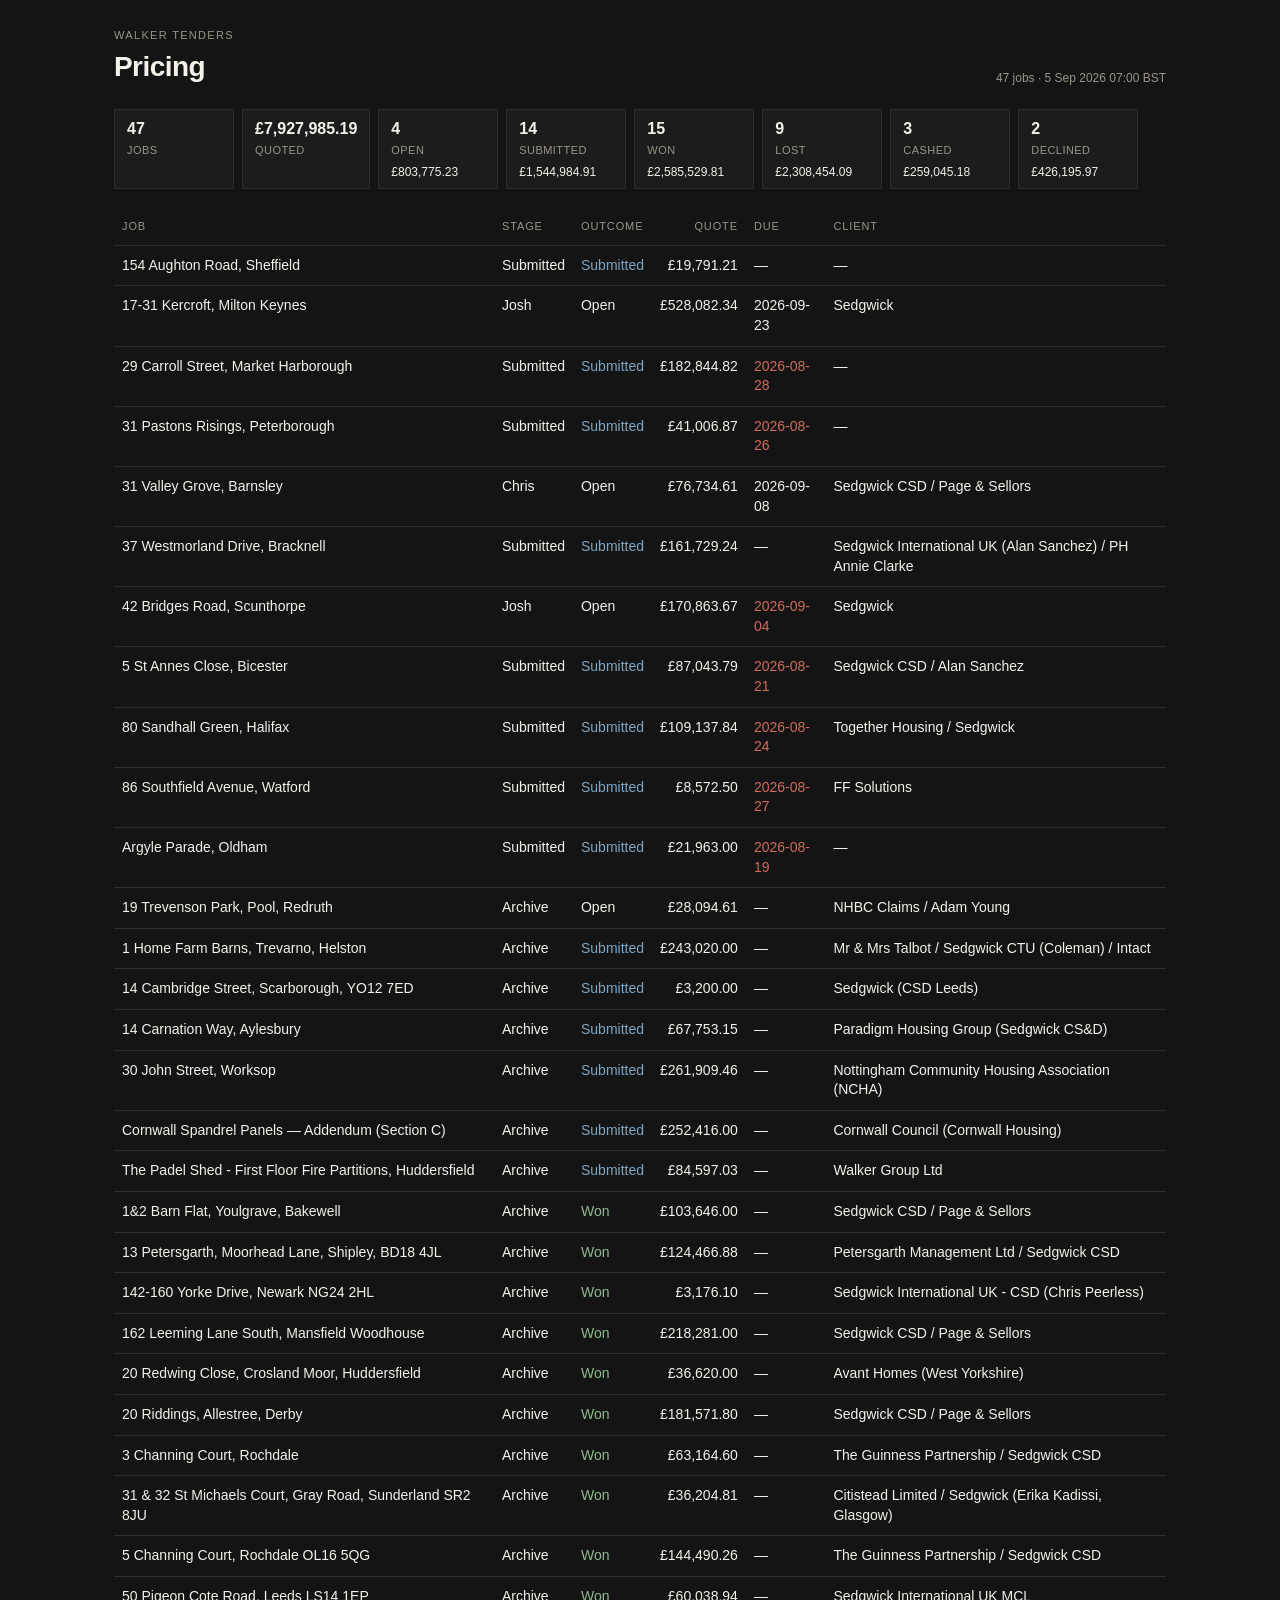
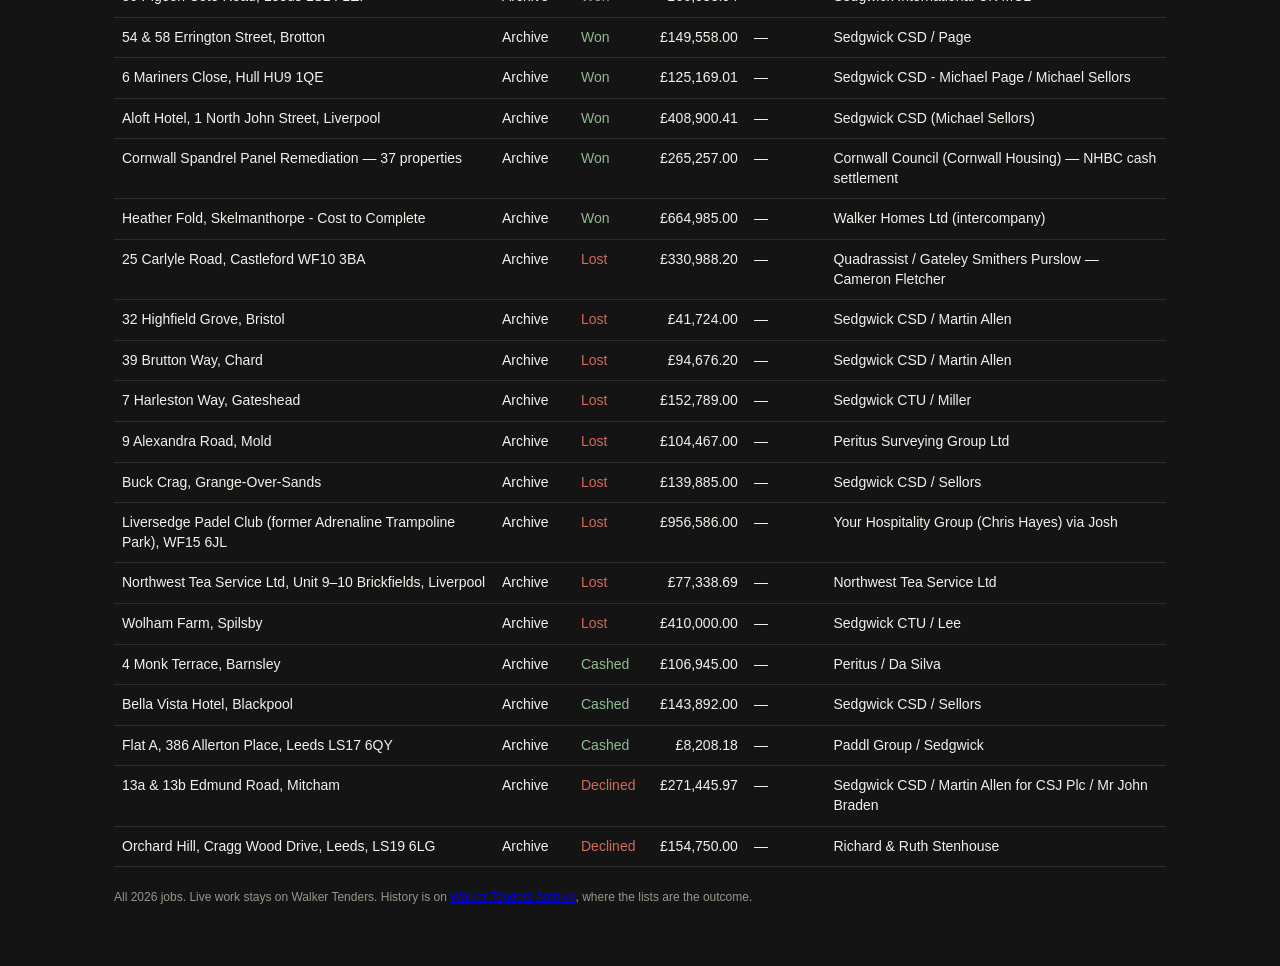
==== commit 2e765c1c: "tracker sync update" ====
--- a/dashboard.html
+++ b/dashboard.html
@@ -3,13 +3,13 @@
 <link rel="stylesheet" href="./dashboard.css?v=4">
 </head><body><div class="wrap">
 <header><div><p class="kicker">Walker Tenders</p><h1>Pricing</h1></div>
-<p class="stamp">47 jobs · 4 Sep 2026 17:00 BST</p></header>
+<p class="stamp">47 jobs · 5 Sep 2026 07:00 BST</p></header>
 <section class="chips">
 <div class="chip"><b>47</b><span>Jobs</span></div><div class="chip"><b>£7,927,985.19</b><span>Quoted</span></div><div class="chip"><b>4</b><span>Open</span><em>£803,775.23</em></div><div class="chip"><b>14</b><span>Submitted</span><em>£1,544,984.91</em></div><div class="chip"><b>15</b><span>Won</span><em>£2,585,529.81</em></div><div class="chip"><b>9</b><span>Lost</span><em>£2,308,454.09</em></div><div class="chip"><b>3</b><span>Cashed</span><em>£259,045.18</em></div><div class="chip"><b>2</b><span>Declined</span><em>£426,195.97</em></div>
 </section>
 <table><thead><tr><th>Job</th><th>Stage</th><th>Outcome</th><th class="num">Quote</th><th>Due</th><th>Client</th></tr></thead>
 <tbody>
-<tr><td><a href="https://trello.com/c/3ufrl5sM/4-154-aughton-road-sheffield" target="_blank" rel="noreferrer">154 Aughton Road, Sheffield</a></td><td>Submitted</td><td class="out-Submitted">Submitted</td><td class="num">£19,791.21</td><td class="">—</td><td>—</td></tr><tr><td><a href="https://trello.com/c/llThznUl/51-17-31-kercroft-milton-keynes" target="_blank" rel="noreferrer">17-31 Kercroft, Milton Keynes</a></td><td>Josh</td><td class="out-Open">Open</td><td class="num">£528,082.34</td><td class="">2026-09-23</td><td>Sedgwick</td></tr><tr><td><a href="https://trello.com/c/xWZ6ursN/6-29-carroll-street-market-harborough" target="_blank" rel="noreferrer">29 Carroll Street, Market Harborough</a></td><td>Submitted</td><td class="out-Submitted">Submitted</td><td class="num">£182,844.82</td><td class="due-over">2026-08-28</td><td>—</td></tr><tr><td><a href="https://trello.com/c/Mzgj6ggt/2-31-pastons-risings-peterborough" target="_blank" rel="noreferrer">31 Pastons Risings, Peterborough</a></td><td>Submitted</td><td class="out-Submitted">Submitted</td><td class="num">£41,006.87</td><td class="due-over">2026-08-26</td><td>—</td></tr><tr><td><a href="https://trello.com/c/rOwXVcYZ/7-31-valley-grove-barnsley" target="_blank" rel="noreferrer">31 Valley Grove, Barnsley</a></td><td>Josh</td><td class="out-Open">Open</td><td class="num">£76,734.61</td><td class="">2026-09-08</td><td>Sedgwick CSD / Page & Sellors</td></tr><tr><td><a href="https://trello.com/c/ZadFQH8z/48-37-westmorland-drive-bracknell" target="_blank" rel="noreferrer">37 Westmorland Drive, Bracknell</a></td><td>Submitted</td><td class="out-Submitted">Submitted</td><td class="num">£161,729.24</td><td class="">—</td><td>Sedgwick International UK (Alan Sanchez) / PH Annie Clarke</td></tr><tr><td><a href="https://trello.com/c/fkWSbAab/50-42-bridges-road-scunthorpe" target="_blank" rel="noreferrer">42 Bridges Road, Scunthorpe</a></td><td>Josh</td><td class="out-Open">Open</td><td class="num">£170,863.67</td><td class="due-over">2026-09-04</td><td>Sedgwick</td></tr><tr><td><a href="https://trello.com/c/e5wQ8ejt/3-5-st-annes-close-bicester" target="_blank" rel="noreferrer">5 St Annes Close, Bicester</a></td><td>Submitted</td><td class="out-Submitted">Submitted</td><td class="num">£87,043.79</td><td class="due-over">2026-08-21</td><td>Sedgwick CSD / Alan Sanchez</td></tr><tr><td><a href="https://trello.com/c/WItIySVe/47-80-sandhall-green-halifax" target="_blank" rel="noreferrer">80 Sandhall Green, Halifax</a></td><td>Submitted</td><td class="out-Submitted">Submitted</td><td class="num">£109,137.84</td><td class="due-over">2026-08-24</td><td>Together Housing / Sedgwick</td></tr><tr><td><a href="https://trello.com/c/RlfihSGy/49-86-southfield-avenue-watford" target="_blank" rel="noreferrer">86 Southfield Avenue, Watford</a></td><td>Submitted</td><td class="out-Submitted">Submitted</td><td class="num">£8,572.50</td><td class="due-over">2026-08-27</td><td>FF Solutions</td></tr><tr><td><a href="https://trello.com/c/aFPp6f9S/5-argyle-parade-oldham" target="_blank" rel="noreferrer">Argyle Parade, Oldham</a></td><td>Submitted</td><td class="out-Submitted">Submitted</td><td class="num">£21,963.00</td><td class="due-over">2026-08-19</td><td>—</td></tr><tr><td><a href="https://trello.com/c/bYIxk4LG/14-19-trevenson-park-pool-redruth" target="_blank" rel="noreferrer">19 Trevenson Park, Pool, Redruth</a></td><td>Archive</td><td class="out-Open">Open</td><td class="num">£28,094.61</td><td class="">—</td><td>NHBC Claims / Adam Young</td></tr><tr><td><a href="https://trello.com/c/anhwfIKf/24-1-home-farm-barns-trevarno-helston" target="_blank" rel="noreferrer">1 Home Farm Barns, Trevarno, Helston</a></td><td>Archive</td><td class="out-Submitted">Submitted</td><td class="num">£243,020.00</td><td class="">—</td><td>Mr & Mrs Talbot / Sedgwick CTU (Coleman) / Intact</td></tr><tr><td><a href="https://trello.com/c/i2Pv232R/35-14-cambridge-street-scarborough-yo12-7ed" target="_blank" rel="noreferrer">14 Cambridge Street, Scarborough, YO12 7ED</a></td><td>Archive</td><td class="out-Submitted">Submitted</td><td class="num">£3,200.00</td><td class="">—</td><td>Sedgwick (CSD Leeds)</td></tr><tr><td><a href="https://trello.com/c/JtfQjhIz/34-14-carnation-way-aylesbury" target="_blank" rel="noreferrer">14 Carnation Way, Aylesbury</a></td><td>Archive</td><td class="out-Submitted">Submitted</td><td class="num">£67,753.15</td><td class="">—</td><td>Paradigm Housing Group (Sedgwick CS&D)</td></tr><tr><td><a href="https://trello.com/c/IB7iQY9c/28-30-john-street-worksop" target="_blank" rel="noreferrer">30 John Street, Worksop</a></td><td>Archive</td><td class="out-Submitted">Submitted</td><td class="num">£261,909.46</td><td class="">—</td><td>Nottingham Community Housing Association (NCHA)</td></tr><tr><td><a href="https://trello.com/c/2DuR4Il8/26-cornwall-spandrel-panels-addendum-section-c" target="_blank" rel="noreferrer">Cornwall Spandrel Panels — Addendum (Section C)</a></td><td>Archive</td><td class="out-Submitted">Submitted</td><td class="num">£252,416.00</td><td class="">—</td><td>Cornwall Council (Cornwall Housing)</td></tr><tr><td><a href="https://trello.com/c/xPTmonhB/32-the-padel-shed-first-floor-fire-partitions-huddersfield" target="_blank" rel="noreferrer">The Padel Shed - First Floor Fire Partitions, Huddersfield</a></td><td>Archive</td><td class="out-Submitted">Submitted</td><td class="num">£84,597.03</td><td class="">—</td><td>Walker Group Ltd</td></tr><tr><td><a href="https://trello.com/c/bKOda6Ll/16-12-barn-flat-youlgrave-bakewell" target="_blank" rel="noreferrer">1&2 Barn Flat, Youlgrave, Bakewell</a></td><td>Archive</td><td class="out-Won">Won</td><td class="num">£103,646.00</td><td class="">—</td><td>Sedgwick CSD / Page & Sellors</td></tr><tr><td><a href="https://trello.com/c/gCSpWxi1/27-13-petersgarth-moorhead-lane-shipley-bd18-4jl" target="_blank" rel="noreferrer">13 Petersgarth, Moorhead Lane, Shipley, BD18 4JL</a></td><td>Archive</td><td class="out-Won">Won</td><td class="num">£124,466.88</td><td class="">—</td><td>Petersgarth Management Ltd / Sedgwick CSD</td></tr><tr><td><a href="https://trello.com/c/6cCgyned/37-142-160-yorke-drive-newark-ng24-2hl" target="_blank" rel="noreferrer">142-160 Yorke Drive, Newark NG24 2HL</a></td><td>Archive</td><td class="out-Won">Won</td><td class="num">£3,176.10</td><td class="">—</td><td>Sedgwick International UK - CSD (Chris Peerless)</td></tr><tr><td><a href="https://trello.com/c/9I9qZb7o/13-162-leeming-lane-south-mansfield-woodhouse" target="_blank" rel="noreferrer">162 Leeming Lane South, Mansfield Woodhouse</a></td><td>Archive</td><td class="out-Won">Won</td><td class="num">£218,281.00</td><td class="">—</td><td>Sedgwick CSD / Page & Sellors</td></tr><tr><td><a href="https://trello.com/c/gqocP8t3/6-20-redwing-close-crosland-moor-huddersfield" target="_blank" rel="noreferrer">20 Redwing Close, Crosland Moor, Huddersfield</a></td><td>Archive</td><td class="out-Won">Won</td><td class="num">£36,620.00</td><td class="">—</td><td>Avant Homes (West Yorkshire)</td></tr><tr><td><a href="https://trello.com/c/YRGzIAOj/23-20-riddings-allestree-derby" target="_blank" rel="noreferrer">20 Riddings, Allestree, Derby</a></td><td>Archive</td><td class="out-Won">Won</td><td class="num">£181,571.80</td><td class="">—</td><td>Sedgwick CSD / Page & Sellors</td></tr><tr><td><a href="https://trello.com/c/MBelQI81/33-3-channing-court-rochdale" target="_blank" rel="noreferrer">3 Channing Court, Rochdale</a></td><td>Archive</td><td class="out-Won">Won</td><td class="num">£63,164.60</td><td class="">—</td><td>The Guinness Partnership / Sedgwick CSD</td></tr><tr><td><a href="https://trello.com/c/jozKvtXG/25-31-32-st-michaels-court-gray-road-sunderland-sr2-8ju" target="_blank" rel="noreferrer">31 & 32 St Michaels Court, Gray Road, Sunderland SR2 8JU</a></td><td>Archive</td><td class="out-Won">Won</td><td class="num">£36,204.81</td><td class="">—</td><td>Citistead Limited / Sedgwick (Erika Kadissi, Glasgow)</td></tr><tr><td><a href="https://trello.com/c/FumJPWSe/15-5-channing-court-rochdale-ol16-5qg" target="_blank" rel="noreferrer">5 Channing Court, Rochdale OL16 5QG</a></td><td>Archive</td><td class="out-Won">Won</td><td class="num">£144,490.26</td><td class="">—</td><td>The Guinness Partnership / Sedgwick CSD</td></tr><tr><td><a href="https://trello.com/c/3Vz1MovE/30-50-pigeon-cote-road-leeds-ls14-1ep" target="_blank" rel="noreferrer">50 Pigeon Cote Road, Leeds LS14 1EP</a></td><td>Archive</td><td class="out-Won">Won</td><td class="num">£60,038.94</td><td class="">—</td><td>Sedgwick International UK MCL</td></tr><tr><td><a href="https://trello.com/c/EMlyivy0/9-54-58-errington-street-brotton" target="_blank" rel="noreferrer">54 & 58 Errington Street, Brotton</a></td><td>Archive</td><td class="out-Won">Won</td><td class="num">£149,558.00</td><td class="">—</td><td>Sedgwick CSD / Page</td></tr><tr><td><a href="https://trello.com/c/kLe8FHAw/8-6-mariners-close-hull-hu9-1qe" target="_blank" rel="noreferrer">6 Mariners Close, Hull HU9 1QE</a></td><td>Archive</td><td class="out-Won">Won</td><td class="num">£125,169.01</td><td class="">—</td><td>Sedgwick CSD - Michael Page / Michael Sellors</td></tr><tr><td><a href="https://trello.com/c/2s62MV5p/10-aloft-hotel-1-north-john-street-liverpool" target="_blank" rel="noreferrer">Aloft Hotel, 1 North John Street, Liverpool</a></td><td>Archive</td><td class="out-Won">Won</td><td class="num">£408,900.41</td><td class="">—</td><td>Sedgwick CSD (Michael Sellors)</td></tr><tr><td><a href="https://trello.com/c/s1jipo0H/17-cornwall-spandrel-panel-remediation-37-properties" target="_blank" rel="noreferrer">Cornwall Spandrel Panel Remediation — 37 properties</a></td><td>Archive</td><td class="out-Won">Won</td><td class="num">£265,257.00</td><td class="">—</td><td>Cornwall Council (Cornwall Housing) — NHBC cash settlement</td></tr><tr><td><a href="https://trello.com/c/ltWS5zLq/31-heather-fold-skelmanthorpe-cost-to-complete" target="_blank" rel="noreferrer">Heather Fold, Skelmanthorpe - Cost to Complete</a></td><td>Archive</td><td class="out-Won">Won</td><td class="num">£664,985.00</td><td class="">—</td><td>Walker Homes Ltd (intercompany)</td></tr><tr><td><a href="https://trello.com/c/GXdSZIfy/21-25-carlyle-road-castleford-wf10-3ba" target="_blank" rel="noreferrer">25 Carlyle Road, Castleford WF10 3BA</a></td><td>Archive</td><td class="out-Lost">Lost</td><td class="num">£330,988.20</td><td class="">—</td><td>Quadrassist / Gateley Smithers Purslow — Cameron Fletcher</td></tr><tr><td><a href="https://trello.com/c/Y1OqbGJI/20-32-highfield-grove-bristol" target="_blank" rel="noreferrer">32 Highfield Grove, Bristol</a></td><td>Archive</td><td class="out-Lost">Lost</td><td class="num">£41,724.00</td><td class="">—</td><td>Sedgwick CSD / Martin Allen</td></tr><tr><td><a href="https://trello.com/c/NOX21SIo/18-39-brutton-way-chard" target="_blank" rel="noreferrer">39 Brutton Way, Chard</a></td><td>Archive</td><td class="out-Lost">Lost</td><td class="num">£94,676.20</td><td class="">—</td><td>Sedgwick CSD / Martin Allen</td></tr><tr><td><a href="https://trello.com/c/2WrLKvX1/4-7-harleston-way-gateshead" target="_blank" rel="noreferrer">7 Harleston Way, Gateshead</a></td><td>Archive</td><td class="out-Lost">Lost</td><td class="num">£152,789.00</td><td class="">—</td><td>Sedgwick CTU / Miller</td></tr><tr><td><a href="https://trello.com/c/4ul37lkn/5-9-alexandra-road-mold" target="_blank" rel="noreferrer">9 Alexandra Road, Mold</a></td><td>Archive</td><td class="out-Lost">Lost</td><td class="num">£104,467.00</td><td class="">—</td><td>Peritus Surveying Group Ltd</td></tr><tr><td><a href="https://trello.com/c/FmyrWGWJ/3-buck-crag-grange-over-sands" target="_blank" rel="noreferrer">Buck Crag, Grange-Over-Sands</a></td><td>Archive</td><td class="out-Lost">Lost</td><td class="num">£139,885.00</td><td class="">—</td><td>Sedgwick CSD / Sellors</td></tr><tr><td><a href="https://trello.com/c/tG1RPkj6/22-liversedge-padel-club-former-adrenaline-trampoline-park-wf15-6jl" target="_blank" rel="noreferrer">Liversedge Padel Club (former Adrenaline Trampoline Park), WF15 6JL</a></td><td>Archive</td><td class="out-Lost">Lost</td><td class="num">£956,586.00</td><td class="">—</td><td>Your Hospitality Group (Chris Hayes) via Josh</td></tr><tr><td><a href="https://trello.com/c/XIxcJaAh/29-northwest-tea-service-ltd-unit-9-10-brickfields-liverpool" target="_blank" rel="noreferrer">Northwest Tea Service Ltd, Unit 9–10 Brickfields, Liverpool</a></td><td>Archive</td><td class="out-Lost">Lost</td><td class="num">£77,338.69</td><td class="">—</td><td>Northwest Tea Service Ltd</td></tr><tr><td><a href="https://trello.com/c/Hg3vfbA3/2-wolham-farm-spilsby" target="_blank" rel="noreferrer">Wolham Farm, Spilsby</a></td><td>Archive</td><td class="out-Lost">Lost</td><td class="num">£410,000.00</td><td class="">—</td><td>Sedgwick CTU / Lee</td></tr><tr><td><a href="https://trello.com/c/nQVsU2JN/1-4-monk-terrace-barnsley" target="_blank" rel="noreferrer">4 Monk Terrace, Barnsley</a></td><td>Archive</td><td class="out-Cashed">Cashed</td><td class="num">£106,945.00</td><td class="">—</td><td>Peritus / Da Silva</td></tr><tr><td><a href="https://trello.com/c/b5xw8yFC/12-bella-vista-hotel-blackpool" target="_blank" rel="noreferrer">Bella Vista Hotel, Blackpool</a></td><td>Archive</td><td class="out-Cashed">Cashed</td><td class="num">£143,892.00</td><td class="">—</td><td>Sedgwick CSD / Sellors</td></tr><tr><td><a href="https://trello.com/c/29wDE8Kq/7-flat-a-386-allerton-place-leeds-ls17-6qy" target="_blank" rel="noreferrer">Flat A, 386 Allerton Place, Leeds LS17 6QY</a></td><td>Archive</td><td class="out-Cashed">Cashed</td><td class="num">£8,208.18</td><td class="">—</td><td>Paddl Group / Sedgwick</td></tr><tr><td><a href="https://trello.com/c/qSsSw9gB/19-13a-13b-edmund-road-mitcham" target="_blank" rel="noreferrer">13a & 13b Edmund Road, Mitcham</a></td><td>Archive</td><td class="out-Declined">Declined</td><td class="num">£271,445.97</td><td class="">—</td><td>Sedgwick CSD / Martin Allen for CSJ Plc / Mr John Braden</td></tr><tr><td><a href="https://trello.com/c/aYnHvlMi/11-orchard-hill-cragg-wood-drive-leeds-ls19-6lg" target="_blank" rel="noreferrer">Orchard Hill, Cragg Wood Drive, Leeds, LS19 6LG</a></td><td>Archive</td><td class="out-Declined">Declined</td><td class="num">£154,750.00</td><td class="">—</td><td>Richard & Ruth Stenhouse</td></tr>
+<tr><td><a href="https://trello.com/c/3ufrl5sM/4-154-aughton-road-sheffield" target="_blank" rel="noreferrer">154 Aughton Road, Sheffield</a></td><td>Submitted</td><td class="out-Submitted">Submitted</td><td class="num">£19,791.21</td><td class="">—</td><td>—</td></tr><tr><td><a href="https://trello.com/c/llThznUl/51-17-31-kercroft-milton-keynes" target="_blank" rel="noreferrer">17-31 Kercroft, Milton Keynes</a></td><td>Josh</td><td class="out-Open">Open</td><td class="num">£528,082.34</td><td class="">2026-09-23</td><td>Sedgwick</td></tr><tr><td><a href="https://trello.com/c/xWZ6ursN/6-29-carroll-street-market-harborough" target="_blank" rel="noreferrer">29 Carroll Street, Market Harborough</a></td><td>Submitted</td><td class="out-Submitted">Submitted</td><td class="num">£182,844.82</td><td class="due-over">2026-08-28</td><td>—</td></tr><tr><td><a href="https://trello.com/c/Mzgj6ggt/2-31-pastons-risings-peterborough" target="_blank" rel="noreferrer">31 Pastons Risings, Peterborough</a></td><td>Submitted</td><td class="out-Submitted">Submitted</td><td class="num">£41,006.87</td><td class="due-over">2026-08-26</td><td>—</td></tr><tr><td><a href="https://trello.com/c/rOwXVcYZ/7-31-valley-grove-barnsley" target="_blank" rel="noreferrer">31 Valley Grove, Barnsley</a></td><td>Chris</td><td class="out-Open">Open</td><td class="num">£76,734.61</td><td class="">2026-09-08</td><td>Sedgwick CSD / Page & Sellors</td></tr><tr><td><a href="https://trello.com/c/ZadFQH8z/48-37-westmorland-drive-bracknell" target="_blank" rel="noreferrer">37 Westmorland Drive, Bracknell</a></td><td>Submitted</td><td class="out-Submitted">Submitted</td><td class="num">£161,729.24</td><td class="">—</td><td>Sedgwick International UK (Alan Sanchez) / PH Annie Clarke</td></tr><tr><td><a href="https://trello.com/c/fkWSbAab/50-42-bridges-road-scunthorpe" target="_blank" rel="noreferrer">42 Bridges Road, Scunthorpe</a></td><td>Josh</td><td class="out-Open">Open</td><td class="num">£170,863.67</td><td class="due-over">2026-09-04</td><td>Sedgwick</td></tr><tr><td><a href="https://trello.com/c/e5wQ8ejt/3-5-st-annes-close-bicester" target="_blank" rel="noreferrer">5 St Annes Close, Bicester</a></td><td>Submitted</td><td class="out-Submitted">Submitted</td><td class="num">£87,043.79</td><td class="due-over">2026-08-21</td><td>Sedgwick CSD / Alan Sanchez</td></tr><tr><td><a href="https://trello.com/c/WItIySVe/47-80-sandhall-green-halifax" target="_blank" rel="noreferrer">80 Sandhall Green, Halifax</a></td><td>Submitted</td><td class="out-Submitted">Submitted</td><td class="num">£109,137.84</td><td class="due-over">2026-08-24</td><td>Together Housing / Sedgwick</td></tr><tr><td><a href="https://trello.com/c/RlfihSGy/49-86-southfield-avenue-watford" target="_blank" rel="noreferrer">86 Southfield Avenue, Watford</a></td><td>Submitted</td><td class="out-Submitted">Submitted</td><td class="num">£8,572.50</td><td class="due-over">2026-08-27</td><td>FF Solutions</td></tr><tr><td><a href="https://trello.com/c/aFPp6f9S/5-argyle-parade-oldham" target="_blank" rel="noreferrer">Argyle Parade, Oldham</a></td><td>Submitted</td><td class="out-Submitted">Submitted</td><td class="num">£21,963.00</td><td class="due-over">2026-08-19</td><td>—</td></tr><tr><td><a href="https://trello.com/c/bYIxk4LG/14-19-trevenson-park-pool-redruth" target="_blank" rel="noreferrer">19 Trevenson Park, Pool, Redruth</a></td><td>Archive</td><td class="out-Open">Open</td><td class="num">£28,094.61</td><td class="">—</td><td>NHBC Claims / Adam Young</td></tr><tr><td><a href="https://trello.com/c/anhwfIKf/24-1-home-farm-barns-trevarno-helston" target="_blank" rel="noreferrer">1 Home Farm Barns, Trevarno, Helston</a></td><td>Archive</td><td class="out-Submitted">Submitted</td><td class="num">£243,020.00</td><td class="">—</td><td>Mr & Mrs Talbot / Sedgwick CTU (Coleman) / Intact</td></tr><tr><td><a href="https://trello.com/c/i2Pv232R/35-14-cambridge-street-scarborough-yo12-7ed" target="_blank" rel="noreferrer">14 Cambridge Street, Scarborough, YO12 7ED</a></td><td>Archive</td><td class="out-Submitted">Submitted</td><td class="num">£3,200.00</td><td class="">—</td><td>Sedgwick (CSD Leeds)</td></tr><tr><td><a href="https://trello.com/c/JtfQjhIz/34-14-carnation-way-aylesbury" target="_blank" rel="noreferrer">14 Carnation Way, Aylesbury</a></td><td>Archive</td><td class="out-Submitted">Submitted</td><td class="num">£67,753.15</td><td class="">—</td><td>Paradigm Housing Group (Sedgwick CS&D)</td></tr><tr><td><a href="https://trello.com/c/IB7iQY9c/28-30-john-street-worksop" target="_blank" rel="noreferrer">30 John Street, Worksop</a></td><td>Archive</td><td class="out-Submitted">Submitted</td><td class="num">£261,909.46</td><td class="">—</td><td>Nottingham Community Housing Association (NCHA)</td></tr><tr><td><a href="https://trello.com/c/2DuR4Il8/26-cornwall-spandrel-panels-addendum-section-c" target="_blank" rel="noreferrer">Cornwall Spandrel Panels — Addendum (Section C)</a></td><td>Archive</td><td class="out-Submitted">Submitted</td><td class="num">£252,416.00</td><td class="">—</td><td>Cornwall Council (Cornwall Housing)</td></tr><tr><td><a href="https://trello.com/c/xPTmonhB/32-the-padel-shed-first-floor-fire-partitions-huddersfield" target="_blank" rel="noreferrer">The Padel Shed - First Floor Fire Partitions, Huddersfield</a></td><td>Archive</td><td class="out-Submitted">Submitted</td><td class="num">£84,597.03</td><td class="">—</td><td>Walker Group Ltd</td></tr><tr><td><a href="https://trello.com/c/bKOda6Ll/16-12-barn-flat-youlgrave-bakewell" target="_blank" rel="noreferrer">1&2 Barn Flat, Youlgrave, Bakewell</a></td><td>Archive</td><td class="out-Won">Won</td><td class="num">£103,646.00</td><td class="">—</td><td>Sedgwick CSD / Page & Sellors</td></tr><tr><td><a href="https://trello.com/c/gCSpWxi1/27-13-petersgarth-moorhead-lane-shipley-bd18-4jl" target="_blank" rel="noreferrer">13 Petersgarth, Moorhead Lane, Shipley, BD18 4JL</a></td><td>Archive</td><td class="out-Won">Won</td><td class="num">£124,466.88</td><td class="">—</td><td>Petersgarth Management Ltd / Sedgwick CSD</td></tr><tr><td><a href="https://trello.com/c/6cCgyned/37-142-160-yorke-drive-newark-ng24-2hl" target="_blank" rel="noreferrer">142-160 Yorke Drive, Newark NG24 2HL</a></td><td>Archive</td><td class="out-Won">Won</td><td class="num">£3,176.10</td><td class="">—</td><td>Sedgwick International UK - CSD (Chris Peerless)</td></tr><tr><td><a href="https://trello.com/c/9I9qZb7o/13-162-leeming-lane-south-mansfield-woodhouse" target="_blank" rel="noreferrer">162 Leeming Lane South, Mansfield Woodhouse</a></td><td>Archive</td><td class="out-Won">Won</td><td class="num">£218,281.00</td><td class="">—</td><td>Sedgwick CSD / Page & Sellors</td></tr><tr><td><a href="https://trello.com/c/gqocP8t3/6-20-redwing-close-crosland-moor-huddersfield" target="_blank" rel="noreferrer">20 Redwing Close, Crosland Moor, Huddersfield</a></td><td>Archive</td><td class="out-Won">Won</td><td class="num">£36,620.00</td><td class="">—</td><td>Avant Homes (West Yorkshire)</td></tr><tr><td><a href="https://trello.com/c/YRGzIAOj/23-20-riddings-allestree-derby" target="_blank" rel="noreferrer">20 Riddings, Allestree, Derby</a></td><td>Archive</td><td class="out-Won">Won</td><td class="num">£181,571.80</td><td class="">—</td><td>Sedgwick CSD / Page & Sellors</td></tr><tr><td><a href="https://trello.com/c/MBelQI81/33-3-channing-court-rochdale" target="_blank" rel="noreferrer">3 Channing Court, Rochdale</a></td><td>Archive</td><td class="out-Won">Won</td><td class="num">£63,164.60</td><td class="">—</td><td>The Guinness Partnership / Sedgwick CSD</td></tr><tr><td><a href="https://trello.com/c/jozKvtXG/25-31-32-st-michaels-court-gray-road-sunderland-sr2-8ju" target="_blank" rel="noreferrer">31 & 32 St Michaels Court, Gray Road, Sunderland SR2 8JU</a></td><td>Archive</td><td class="out-Won">Won</td><td class="num">£36,204.81</td><td class="">—</td><td>Citistead Limited / Sedgwick (Erika Kadissi, Glasgow)</td></tr><tr><td><a href="https://trello.com/c/FumJPWSe/15-5-channing-court-rochdale-ol16-5qg" target="_blank" rel="noreferrer">5 Channing Court, Rochdale OL16 5QG</a></td><td>Archive</td><td class="out-Won">Won</td><td class="num">£144,490.26</td><td class="">—</td><td>The Guinness Partnership / Sedgwick CSD</td></tr><tr><td><a href="https://trello.com/c/3Vz1MovE/30-50-pigeon-cote-road-leeds-ls14-1ep" target="_blank" rel="noreferrer">50 Pigeon Cote Road, Leeds LS14 1EP</a></td><td>Archive</td><td class="out-Won">Won</td><td class="num">£60,038.94</td><td class="">—</td><td>Sedgwick International UK MCL</td></tr><tr><td><a href="https://trello.com/c/EMlyivy0/9-54-58-errington-street-brotton" target="_blank" rel="noreferrer">54 & 58 Errington Street, Brotton</a></td><td>Archive</td><td class="out-Won">Won</td><td class="num">£149,558.00</td><td class="">—</td><td>Sedgwick CSD / Page</td></tr><tr><td><a href="https://trello.com/c/kLe8FHAw/8-6-mariners-close-hull-hu9-1qe" target="_blank" rel="noreferrer">6 Mariners Close, Hull HU9 1QE</a></td><td>Archive</td><td class="out-Won">Won</td><td class="num">£125,169.01</td><td class="">—</td><td>Sedgwick CSD - Michael Page / Michael Sellors</td></tr><tr><td><a href="https://trello.com/c/2s62MV5p/10-aloft-hotel-1-north-john-street-liverpool" target="_blank" rel="noreferrer">Aloft Hotel, 1 North John Street, Liverpool</a></td><td>Archive</td><td class="out-Won">Won</td><td class="num">£408,900.41</td><td class="">—</td><td>Sedgwick CSD (Michael Sellors)</td></tr><tr><td><a href="https://trello.com/c/s1jipo0H/17-cornwall-spandrel-panel-remediation-37-properties" target="_blank" rel="noreferrer">Cornwall Spandrel Panel Remediation — 37 properties</a></td><td>Archive</td><td class="out-Won">Won</td><td class="num">£265,257.00</td><td class="">—</td><td>Cornwall Council (Cornwall Housing) — NHBC cash settlement</td></tr><tr><td><a href="https://trello.com/c/ltWS5zLq/31-heather-fold-skelmanthorpe-cost-to-complete" target="_blank" rel="noreferrer">Heather Fold, Skelmanthorpe - Cost to Complete</a></td><td>Archive</td><td class="out-Won">Won</td><td class="num">£664,985.00</td><td class="">—</td><td>Walker Homes Ltd (intercompany)</td></tr><tr><td><a href="https://trello.com/c/GXdSZIfy/21-25-carlyle-road-castleford-wf10-3ba" target="_blank" rel="noreferrer">25 Carlyle Road, Castleford WF10 3BA</a></td><td>Archive</td><td class="out-Lost">Lost</td><td class="num">£330,988.20</td><td class="">—</td><td>Quadrassist / Gateley Smithers Purslow — Cameron Fletcher</td></tr><tr><td><a href="https://trello.com/c/Y1OqbGJI/20-32-highfield-grove-bristol" target="_blank" rel="noreferrer">32 Highfield Grove, Bristol</a></td><td>Archive</td><td class="out-Lost">Lost</td><td class="num">£41,724.00</td><td class="">—</td><td>Sedgwick CSD / Martin Allen</td></tr><tr><td><a href="https://trello.com/c/NOX21SIo/18-39-brutton-way-chard" target="_blank" rel="noreferrer">39 Brutton Way, Chard</a></td><td>Archive</td><td class="out-Lost">Lost</td><td class="num">£94,676.20</td><td class="">—</td><td>Sedgwick CSD / Martin Allen</td></tr><tr><td><a href="https://trello.com/c/2WrLKvX1/4-7-harleston-way-gateshead" target="_blank" rel="noreferrer">7 Harleston Way, Gateshead</a></td><td>Archive</td><td class="out-Lost">Lost</td><td class="num">£152,789.00</td><td class="">—</td><td>Sedgwick CTU / Miller</td></tr><tr><td><a href="https://trello.com/c/4ul37lkn/5-9-alexandra-road-mold" target="_blank" rel="noreferrer">9 Alexandra Road, Mold</a></td><td>Archive</td><td class="out-Lost">Lost</td><td class="num">£104,467.00</td><td class="">—</td><td>Peritus Surveying Group Ltd</td></tr><tr><td><a href="https://trello.com/c/FmyrWGWJ/3-buck-crag-grange-over-sands" target="_blank" rel="noreferrer">Buck Crag, Grange-Over-Sands</a></td><td>Archive</td><td class="out-Lost">Lost</td><td class="num">£139,885.00</td><td class="">—</td><td>Sedgwick CSD / Sellors</td></tr><tr><td><a href="https://trello.com/c/tG1RPkj6/22-liversedge-padel-club-former-adrenaline-trampoline-park-wf15-6jl" target="_blank" rel="noreferrer">Liversedge Padel Club (former Adrenaline Trampoline Park), WF15 6JL</a></td><td>Archive</td><td class="out-Lost">Lost</td><td class="num">£956,586.00</td><td class="">—</td><td>Your Hospitality Group (Chris Hayes) via Josh</td></tr><tr><td><a href="https://trello.com/c/XIxcJaAh/29-northwest-tea-service-ltd-unit-9-10-brickfields-liverpool" target="_blank" rel="noreferrer">Northwest Tea Service Ltd, Unit 9–10 Brickfields, Liverpool</a></td><td>Archive</td><td class="out-Lost">Lost</td><td class="num">£77,338.69</td><td class="">—</td><td>Northwest Tea Service Ltd</td></tr><tr><td><a href="https://trello.com/c/Hg3vfbA3/2-wolham-farm-spilsby" target="_blank" rel="noreferrer">Wolham Farm, Spilsby</a></td><td>Archive</td><td class="out-Lost">Lost</td><td class="num">£410,000.00</td><td class="">—</td><td>Sedgwick CTU / Lee</td></tr><tr><td><a href="https://trello.com/c/nQVsU2JN/1-4-monk-terrace-barnsley" target="_blank" rel="noreferrer">4 Monk Terrace, Barnsley</a></td><td>Archive</td><td class="out-Cashed">Cashed</td><td class="num">£106,945.00</td><td class="">—</td><td>Peritus / Da Silva</td></tr><tr><td><a href="https://trello.com/c/b5xw8yFC/12-bella-vista-hotel-blackpool" target="_blank" rel="noreferrer">Bella Vista Hotel, Blackpool</a></td><td>Archive</td><td class="out-Cashed">Cashed</td><td class="num">£143,892.00</td><td class="">—</td><td>Sedgwick CSD / Sellors</td></tr><tr><td><a href="https://trello.com/c/29wDE8Kq/7-flat-a-386-allerton-place-leeds-ls17-6qy" target="_blank" rel="noreferrer">Flat A, 386 Allerton Place, Leeds LS17 6QY</a></td><td>Archive</td><td class="out-Cashed">Cashed</td><td class="num">£8,208.18</td><td class="">—</td><td>Paddl Group / Sedgwick</td></tr><tr><td><a href="https://trello.com/c/qSsSw9gB/19-13a-13b-edmund-road-mitcham" target="_blank" rel="noreferrer">13a & 13b Edmund Road, Mitcham</a></td><td>Archive</td><td class="out-Declined">Declined</td><td class="num">£271,445.97</td><td class="">—</td><td>Sedgwick CSD / Martin Allen for CSJ Plc / Mr John Braden</td></tr><tr><td><a href="https://trello.com/c/aYnHvlMi/11-orchard-hill-cragg-wood-drive-leeds-ls19-6lg" target="_blank" rel="noreferrer">Orchard Hill, Cragg Wood Drive, Leeds, LS19 6LG</a></td><td>Archive</td><td class="out-Declined">Declined</td><td class="num">£154,750.00</td><td class="">—</td><td>Richard & Ruth Stenhouse</td></tr>
 </tbody></table>
 <p class="note">All 2026 jobs. Live work stays on Walker Tenders. History is on <a href="https://trello.com/b/XOrtwycE/walker-tenders-archive">Walker Tenders Archive</a>, where the lists are the outcome.</p>
 </div></body></html>
